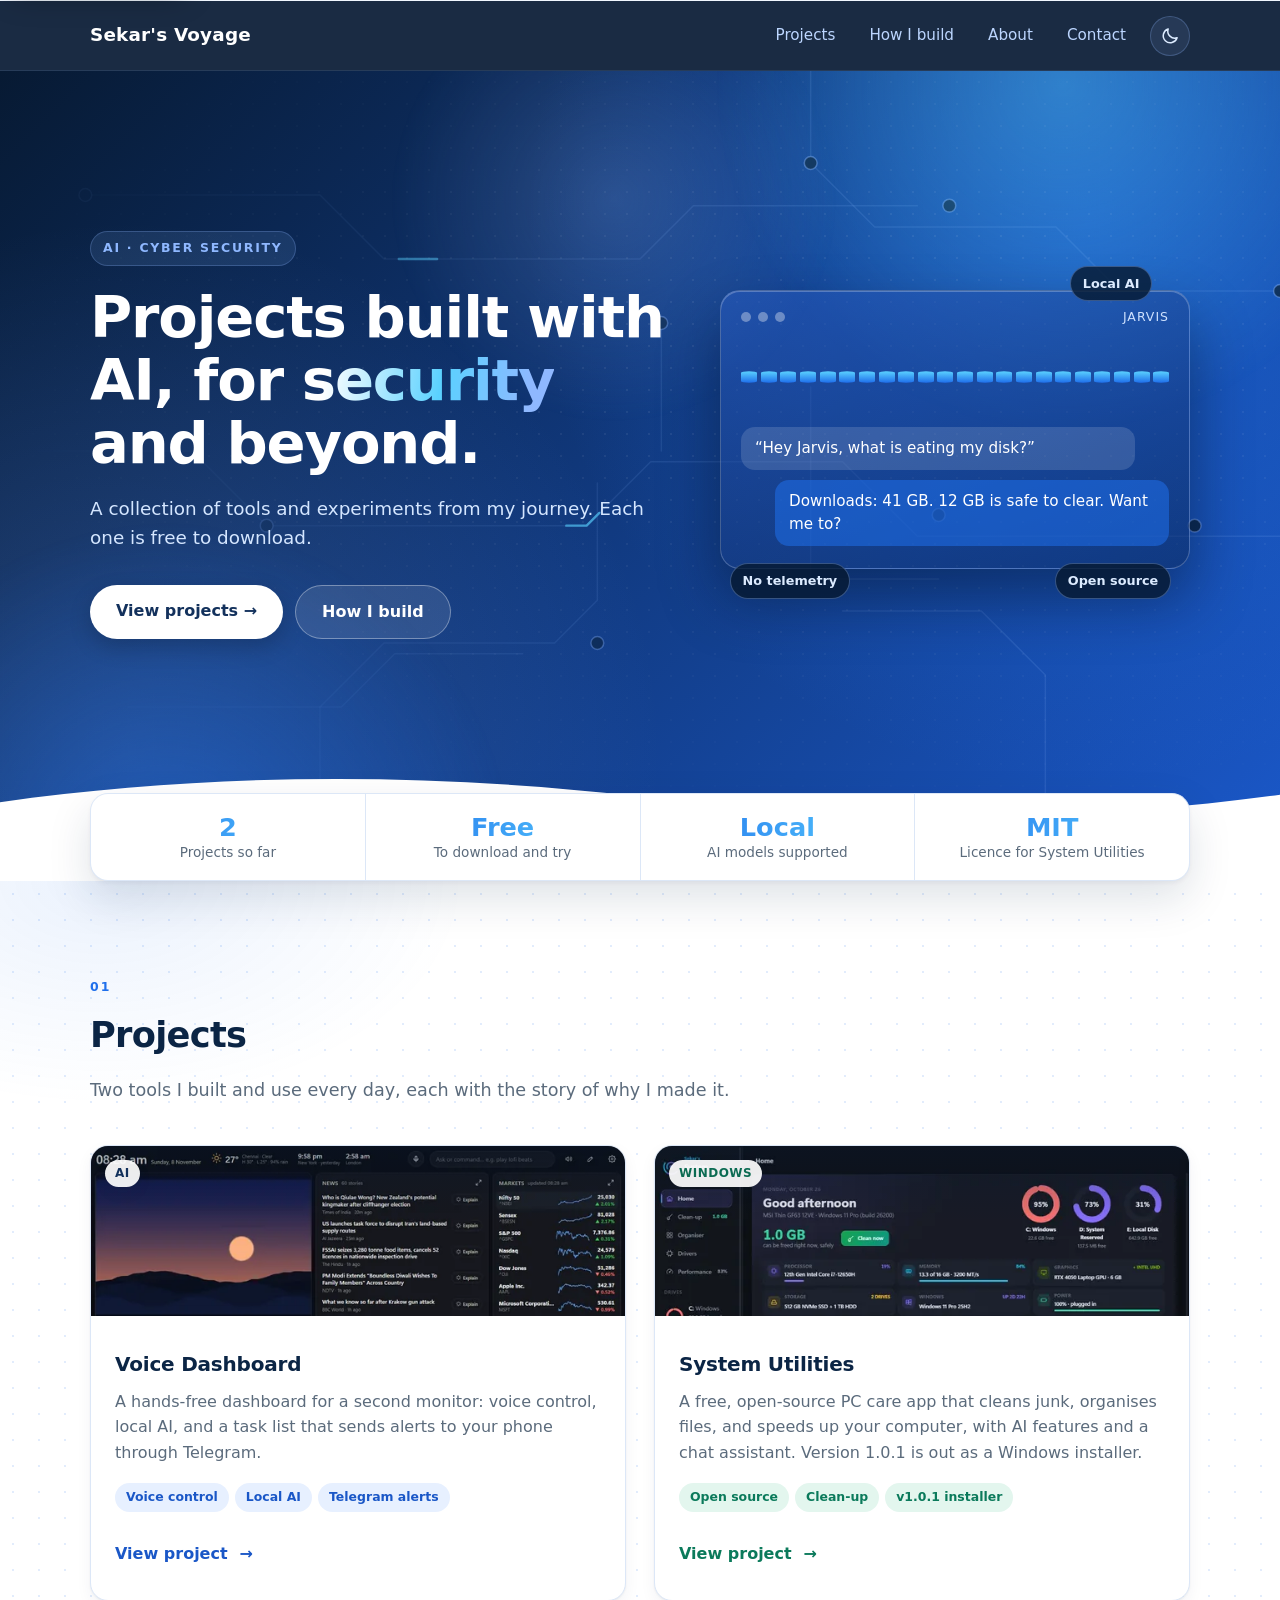
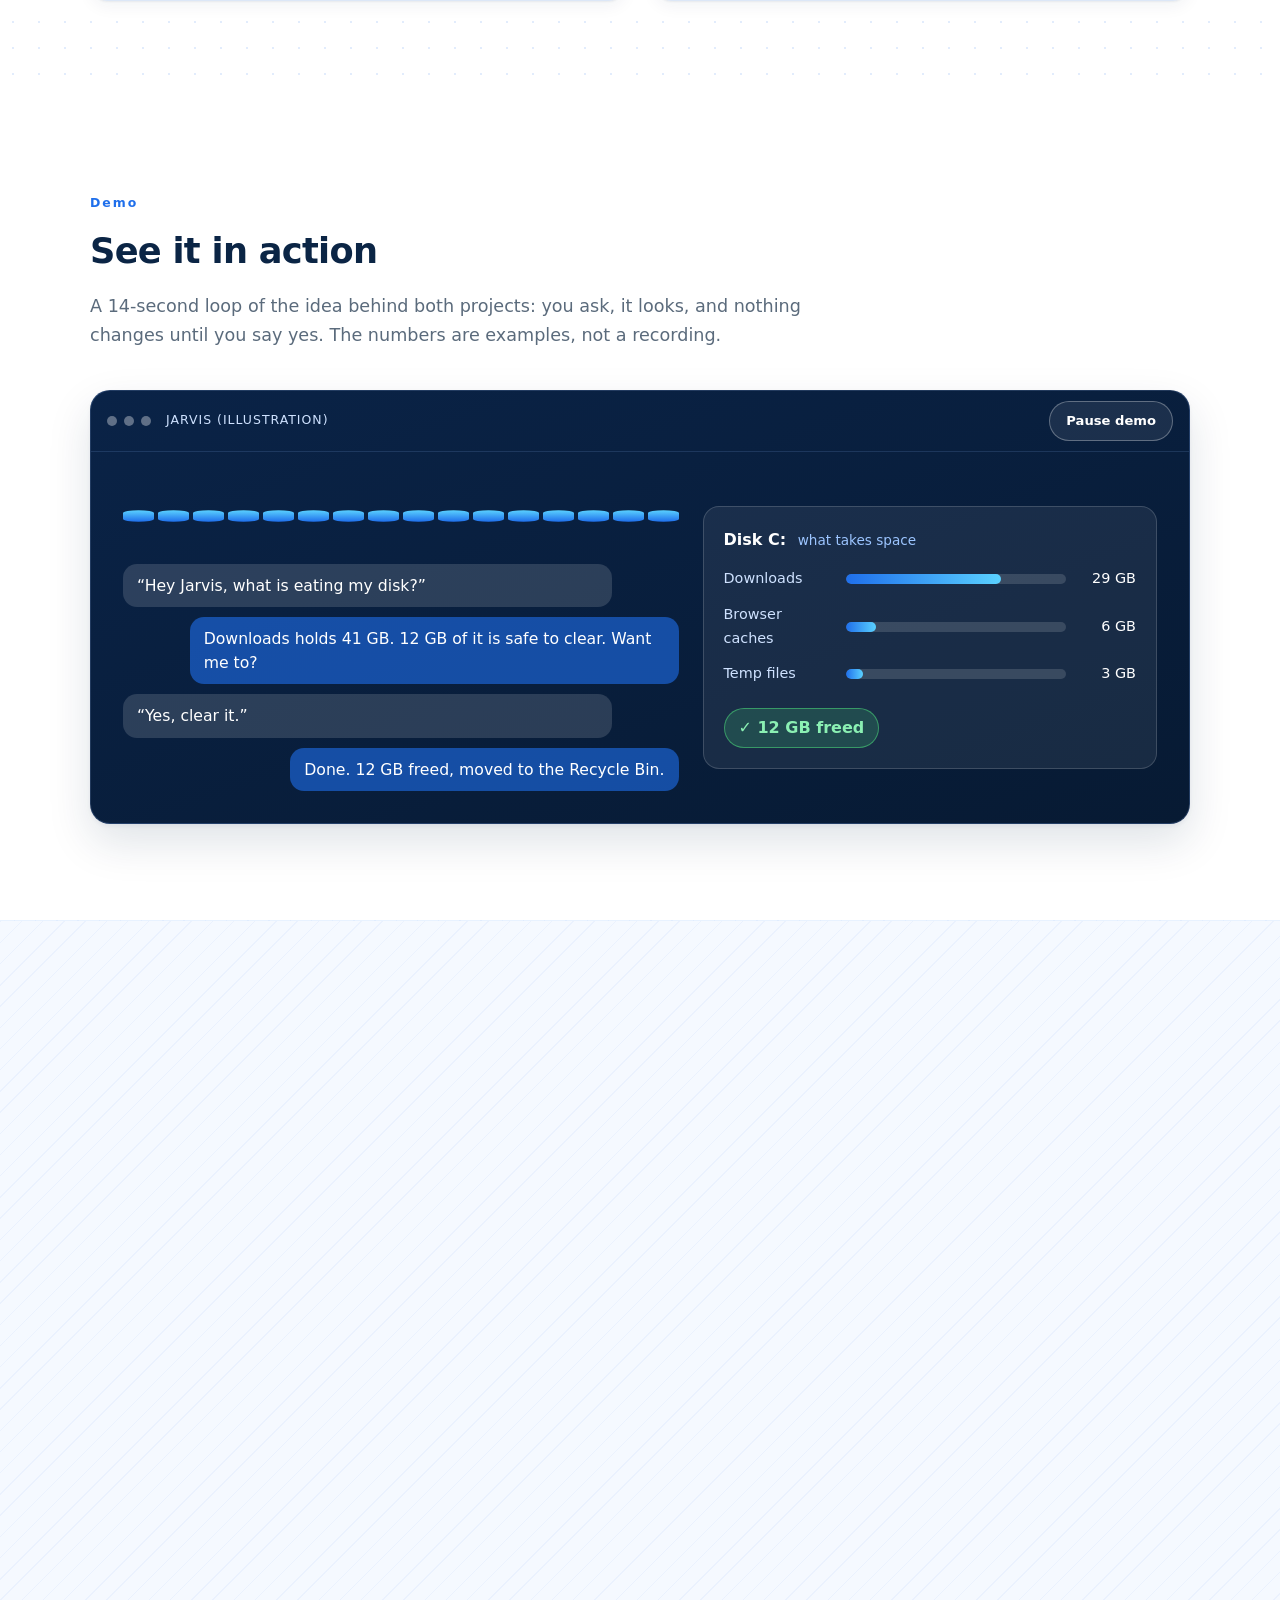
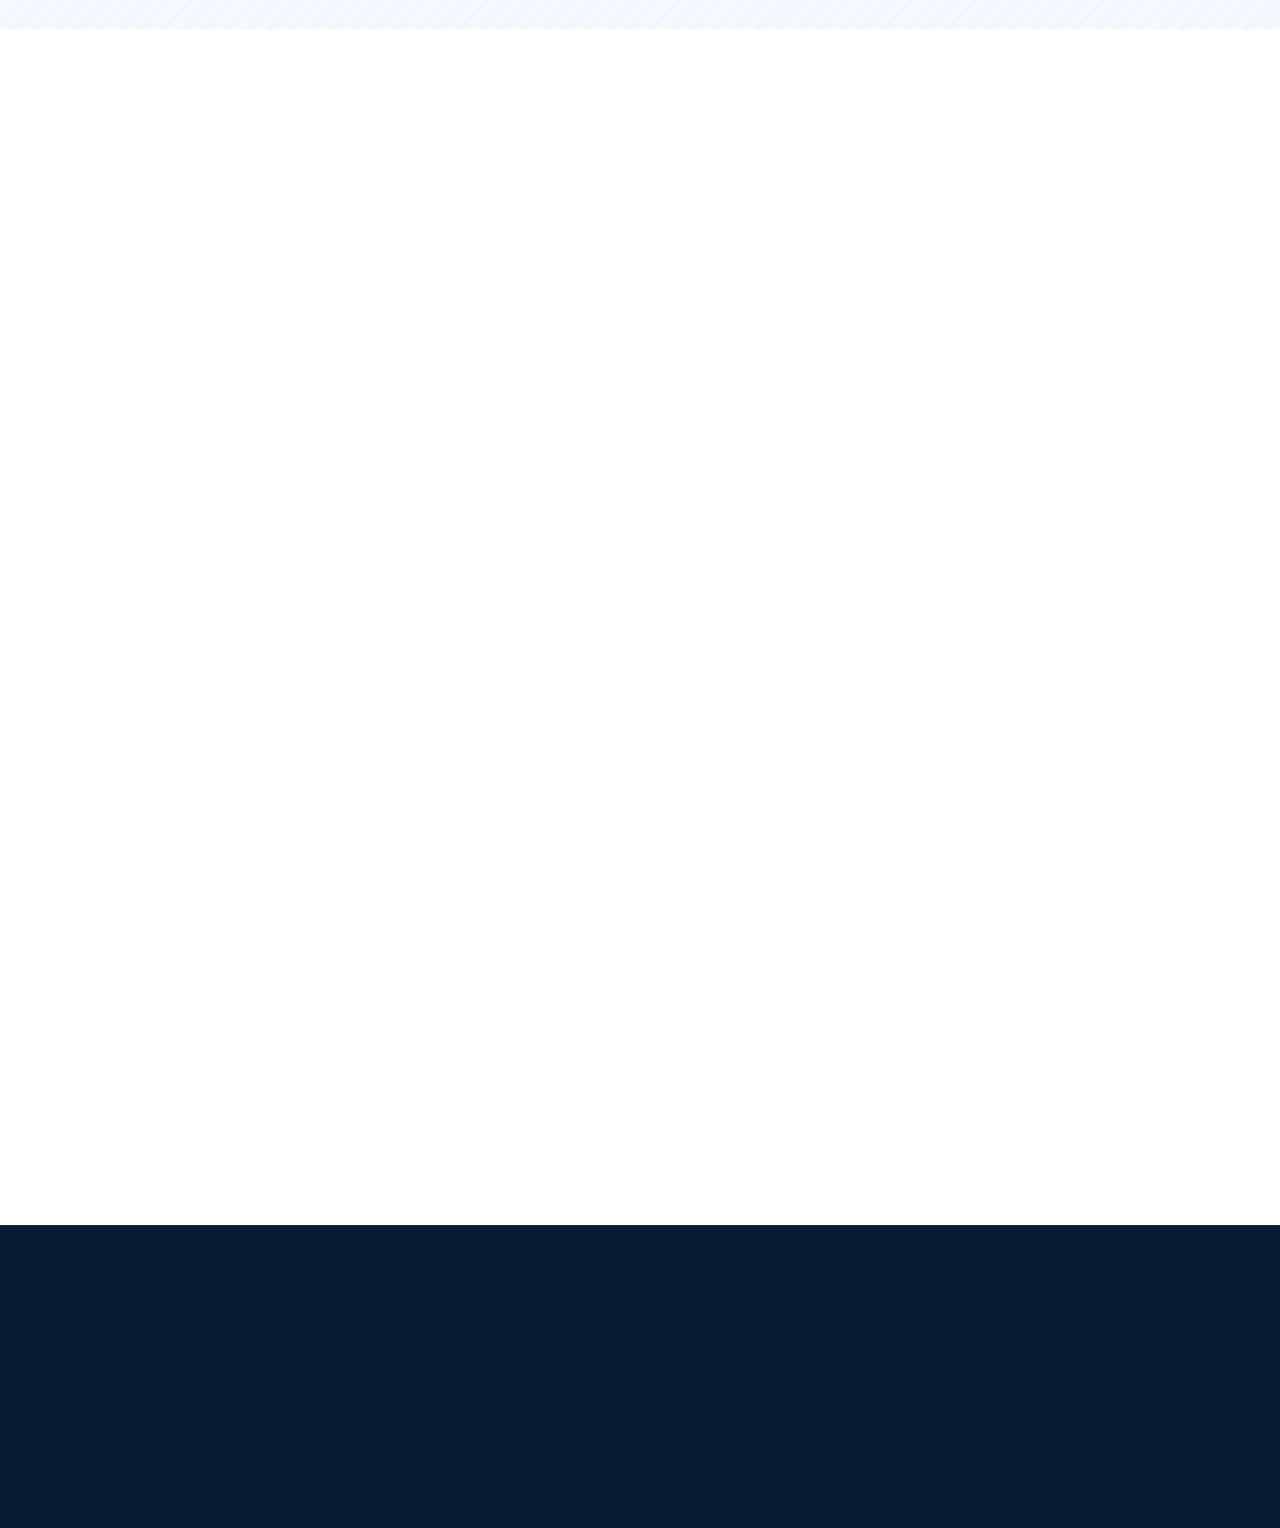
==== docs/index.html @ c1d55107 "Add Sekar's Voyage website for GitHub Pages (docs/) Co-Authored-By: Claude Opus 5.5 <noreply@anthrop" ====
<!DOCTYPE html>
<html lang="en">
<head>
  <meta charset="UTF-8">
  <meta name="color-scheme" content="light dark">
  <meta name="theme-color" content="#071a33">
  <meta name="viewport" content="width=device-width, initial-scale=1.0, viewport-fit=cover">
  <title>Sekar's Voyage | Free AI and cyber security tools</title>
  <meta name="description" content="Free tools built with AI and cyber security in mind: a voice-controlled dashboard and an open-source Windows PC care app, with the story behind each.">
  <link rel="icon" href="images/favicon.svg" type="image/svg+xml">
  <meta name="author" content="Sekar">
  <meta property="og:site_name" content="Sekar's Voyage">
  <meta property="og:type" content="website">
  <meta property="og:title" content="Sekar's Voyage | Free AI and cyber security tools">
  <meta property="og:description" content="Free tools built with AI and cyber security in mind: a voice-controlled dashboard and an open-source Windows PC care app, with the story behind each.">
  <meta property="og:image" content="images/og-card.jpg">
  <meta property="og:image:width" content="1200">
  <meta property="og:image:height" content="630">
  <meta name="twitter:card" content="summary_large_image">
  <script type="application/ld+json">{"@context": "https://schema.org", "@type": "WebSite", "name": "Sekar's Voyage", "description": "Free tools built with AI and cyber security in mind: a voice-controlled dashboard and an open-source Windows PC care app, with the story behind each.", "inLanguage": "en"}</script>
  <link rel="stylesheet" href="styles.css?v=4">
  <script>(function(){try{var t=localStorage.getItem("theme");if(!t&&matchMedia("(prefers-color-scheme: dark)").matches)t="dark";if(t)document.documentElement.dataset.theme=t}catch(e){}document.documentElement.classList.add("js")})()</script>
  <script src="site.js?v=4" defer></script>
  <script type="speculationrules">{"prefetch":[{"urls":["projects/voice-dashboard.html","projects/system-utilities.html"],"eagerness":"moderate"}]}</script>
</head>
<body>
  <a class="skip" href="#main">Skip to content</a>

  <header class="site-header">
    <div class="container nav">
      <a class="brand" href="index.html">Sekar's Voyage</a>
      <div class="nav-tools">
        <nav id="site-nav" aria-label="Main navigation">
          <a href="#projects">Projects</a>
          <a href="#how">How I build</a>
          <a href="#about">About</a>
          <a href="#contact">Contact</a>
        </nav>
        <button class="theme-toggle" type="button" aria-label="Dark mode" aria-pressed="false">
          <svg class="moon" viewBox="0 0 24 24" aria-hidden="true"><path d="M20.5 14.2A8.5 8.5 0 0 1 9.8 3.5a8.5 8.5 0 1 0 10.7 10.7z"/></svg>
          <svg class="sun" viewBox="0 0 24 24" aria-hidden="true"><circle cx="12" cy="12" r="4"/><path d="M12 2v2M12 20v2M4.9 4.9l1.4 1.4M17.7 17.7l1.4 1.4M2 12h2M20 12h2M4.9 19.1l1.4-1.4M17.7 6.3l1.4-1.4"/></svg>
        </button>
        <button class="menu-toggle" type="button" aria-label="Menu" aria-expanded="false" aria-controls="site-nav"><span></span><span></span><span></span></button>
      </div>
    </div>
    <div class="progress" aria-hidden="true"></div>
  </header>

  <main id="main" tabindex="-1">
    <section class="hero">
      <div class="aurora" aria-hidden="true"><i></i><i></i><i></i></div>
      <div class="container hero-inner">
        <div class="hero-copy">
          <p class="eyebrow">AI &middot; Cyber Security</p>
          <h1>Projects built with AI, for <span class="accent">security</span> and beyond.</h1>
          <p class="lead">A collection of tools and experiments from my journey. Each one is free to download.</p>
          <div class="cta-row">
            <a class="btn" href="#projects">View projects <span class="arrow" aria-hidden="true">&rarr;</span></a>
            <a class="btn btn-ghost" href="#how">How I build</a>
          </div>
        </div>

        <div class="hero-visual" aria-hidden="true">
          <div class="glass">
            <div class="glass-bar"><b></b><b></b><b></b><span>jarvis</span></div>
            <div class="wave">
              <i style="--i:0"></i><i style="--i:1"></i><i style="--i:2"></i><i style="--i:3"></i><i style="--i:4"></i><i style="--i:5"></i>
              <i style="--i:6"></i><i style="--i:7"></i><i style="--i:8"></i><i style="--i:9"></i><i style="--i:10"></i><i style="--i:11"></i>
              <i style="--i:12"></i><i style="--i:13"></i><i style="--i:14"></i><i style="--i:15"></i><i style="--i:16"></i><i style="--i:17"></i>
              <i style="--i:18"></i><i style="--i:19"></i><i style="--i:20"></i><i style="--i:21"></i>
            </div>
            <p class="say you">&ldquo;Hey Jarvis, what is eating my disk?&rdquo;</p>
            <p class="say bot">Downloads: 41 GB. 12 GB is safe to clear. Want me to?</p>
          </div>
          <span class="chip c1">Local AI</span>
          <span class="chip c2">No telemetry</span>
          <span class="chip c3">Open source</span>
        </div>
      </div>
      <svg class="hero-curve" viewBox="0 0 1440 60" preserveAspectRatio="none" aria-hidden="true"><path d="M0 60V28C240 -4 480 -4 720 22s480 30 720-2V60z"/></svg>
    </section>

    <div class="container">
      <ul class="stats" data-reveal>
        <li><b>2</b><span>Projects so far</span></li>
        <li><b>Free</b><span>To download and try</span></li>
        <li><b>Local</b><span>AI models supported</span></li>
        <li><b>MIT</b><span>Licence for System Utilities</span></li>
      </ul>
    </div>

    <section id="projects" class="section">
      <div class="container">
        <h2 data-reveal>Projects</h2>
        <p class="section-sub" data-reveal>Two tools I built and use every day, each with the story of why I made it.</p>
        <div class="grid">

          <article class="card" data-reveal data-project="dashboard">
            <div class="card-media">
              <img class="feature-img" src="images/dashboard-home-v2-1280.webp" srcset="images/dashboard-home-v2-640.webp 640w, images/dashboard-home-v2-1280.webp 1280w" sizes="(min-width: 1000px) 520px, (min-width: 600px) 45vw, 100vw" alt="Voice Dashboard home screen" width="1280" height="800" loading="lazy" decoding="async">
              <span class="tag">AI</span>
            </div>
            <h3>Voice Dashboard</h3>
            <p>A hands-free dashboard for a second monitor: voice control, local AI, and a task list that sends alerts to your phone through Telegram.</p>
            <ul class="facts"><li>Voice control</li><li>Local AI</li><li>Telegram alerts</li></ul>
            <a class="card-link" href="projects/voice-dashboard.html">View project<span class="sr-only">: Voice Dashboard</span> <span class="arrow" aria-hidden="true">&rarr;</span></a>
          </article>

          <article class="card" data-reveal data-project="utilities">
            <div class="card-media">
              <img class="feature-img" src="images/system-utilities-home-1280.webp" srcset="images/system-utilities-home-640.webp 640w, images/system-utilities-home-1280.webp 1280w" sizes="(min-width: 1000px) 520px, (min-width: 600px) 45vw, 100vw" alt="System Utilities home screen" width="1280" height="800" loading="lazy" decoding="async">
              <span class="tag">Windows</span>
            </div>
            <h3>System Utilities</h3>
            <p>A free, open-source PC care app that cleans junk, organises files, and speeds up your computer, with AI features and a chat assistant. Version 1.0.1 is out as a Windows installer.</p>
            <ul class="facts"><li>Open source</li><li>Clean-up</li><li>v1.0.1 installer</li></ul>
            <a class="card-link" href="projects/system-utilities.html">View project<span class="sr-only">: System Utilities</span> <span class="arrow" aria-hidden="true">&rarr;</span></a>
          </article>

        </div>
      </div>
    </section>

    <section id="demo" class="section">
      <div class="container">
        <h2 data-reveal>See it in action</h2>
        <p class="section-sub" data-reveal>A 14-second loop of the idea behind both projects: you ask, it looks, and nothing changes until you say yes. The numbers are examples, not a recording.</p>

        <div class="demo" data-reveal>
          <div class="demo-bar">
            <b></b><b></b><b></b>
            <span>jarvis (illustration)</span>
            <button class="demo-toggle" type="button" aria-pressed="false">Pause demo</button>
          </div>
          <div class="demo-stage" role="img" aria-label="Animated illustration. You ask the assistant what is using the disk. It answers that the Downloads folder holds 41 GB and 12 GB is safe to clear, and asks for permission. You say yes. The Downloads folder shrinks from 41 to 29 GB and a badge shows 12 GB freed.">
            <div class="demo-chat" aria-hidden="true">
              <div class="wave">
                <i style="--i:0"></i><i style="--i:1"></i><i style="--i:2"></i><i style="--i:3"></i><i style="--i:4"></i><i style="--i:5"></i>
                <i style="--i:6"></i><i style="--i:7"></i><i style="--i:8"></i><i style="--i:9"></i><i style="--i:10"></i><i style="--i:11"></i>
                <i style="--i:12"></i><i style="--i:13"></i><i style="--i:14"></i><i style="--i:15"></i>
              </div>
              <p class="msg you m1">&ldquo;Hey Jarvis, what is eating my disk?&rdquo;</p>
              <p class="msg bot m2">Downloads holds 41 GB. 12 GB of it is safe to clear. Want me to?</p>
              <p class="msg you m3">&ldquo;Yes, clear it.&rdquo;</p>
              <p class="msg bot m4">Done. 12 GB freed, moved to the Recycle Bin.</p>
            </div>
            <div class="demo-panel" aria-hidden="true">
              <p class="panel-title">Disk C: <span>what takes space</span></p>
              <div class="row">
                <span class="row-name">Downloads</span>
                <span class="track"><i class="fill"></i></span>
                <span class="row-val gb"></span>
              </div>
              <div class="row">
                <span class="row-name">Browser caches</span>
                <span class="track"><i class="fill still" style="--w:14%"></i></span>
                <span class="row-val">6 GB</span>
              </div>
              <div class="row">
                <span class="row-name">Temp files</span>
                <span class="track"><i class="fill still" style="--w:8%"></i></span>
                <span class="row-val">3 GB</span>
              </div>
              <p class="freed">&#10003; 12 GB freed</p>
            </div>
          </div>
        </div>
      </div>
    </section>

    <section id="how" class="section section-alt">
      <div class="container">
        <h2 data-reveal>How I build</h2>
        <p class="section-sub" data-reveal>Three habits that show up in every project.</p>
        <div class="principles">
          <article class="principle" data-reveal>
            <svg viewBox="0 0 24 24" aria-hidden="true"><rect x="5" y="5" width="14" height="14" rx="2"/><path d="M9 1v4M15 1v4M9 19v4M15 19v4M1 9h4M1 15h4M19 9h4M19 15h4"/></svg>
            <h3>Local first</h3>
            <p>The AI can run on your own PC with a free local model. Cloud models are optional, and you see what would leave your machine before it does.</p>
          </article>
          <article class="principle" data-reveal>
            <svg viewBox="0 0 24 24" aria-hidden="true"><path d="M12 2l8 3v6c0 5-3.4 9.3-8 11-4.6-1.7-8-6-8-11V5z"/><path d="M8.5 12l2.5 2.5 4.5-5"/></svg>
            <h3>Ask before acting</h3>
            <p>Anything that deletes, moves or installs shows you the plan first and waits for a yes. The assistant looks things up on its own, and changes only with your say-so.</p>
          </article>
          <article class="principle" data-reveal>
            <svg viewBox="0 0 24 24" aria-hidden="true"><circle cx="8" cy="15" r="4"/><path d="M11 12l9-9M16 7l3 3M14 9l2 2"/></svg>
            <h3>Your keys stay yours</h3>
            <p>API keys live in Windows Credential Manager on your computer. They are never bundled with a download and never written into a settings file.</p>
          </article>
        </div>
      </div>
    </section>

    <section id="about" class="section">
      <div class="container">
        <h2 data-reveal>About</h2>
        <p data-reveal>I'm Sekar, writing about AI and cyber security while building things along the way. Every project here was built with AI tools and is shared free for anyone to try.</p>
        <p data-reveal>Most of them start with a small annoyance of my own. A disk that was almost full became System Utilities. A spare 16-inch display became a voice-controlled dashboard. Each project page tells the story of how it got built, with screenshots from the real app.</p>
        <div class="social-links" data-reveal>
          <!-- Replace the # placeholders with your real profile URLs -->
          <a href="https://www.linkedin.com/in/your-profile" target="_blank" rel="noopener">
            <svg viewBox="0 0 24 24" aria-hidden="true" focusable="false">
              <rect x="2" y="2" width="20" height="20" rx="4" fill="#0a66c2"/>
              <rect x="5.5" y="9.5" width="2.6" height="8.5" fill="#fff"/>
              <circle cx="6.8" cy="6.5" r="1.5" fill="#fff"/>
              <path d="M10.5 9.5h2.5v1.2c.4-.7 1.3-1.4 2.7-1.4 2.9 0 3.4 1.9 3.4 4.4v4.3h-2.6v-3.8c0-.9 0-2.1-1.3-2.1s-1.5 1-1.5 2v3.9h-2.6z" fill="#fff"/>
            </svg>
            LinkedIn<span class="sr-only"> (opens in a new tab)</span>
          </a>
          <a href="https://www.instagram.com/your-handle" target="_blank" rel="noopener">
            <svg viewBox="0 0 24 24" aria-hidden="true" focusable="false">
              <defs>
                <linearGradient id="ig" x1="0" y1="1" x2="1" y2="0">
                  <stop offset="0" stop-color="#feda75"/>
                  <stop offset="0.5" stop-color="#d62976"/>
                  <stop offset="1" stop-color="#4f5bd5"/>
                </linearGradient>
              </defs>
              <rect x="2.5" y="2.5" width="19" height="19" rx="5.5" fill="none" stroke="url(#ig)" stroke-width="2.2"/>
              <circle cx="12" cy="12" r="4.2" fill="none" stroke="url(#ig)" stroke-width="2.2"/>
              <circle cx="17.3" cy="6.7" r="1.3" fill="url(#ig)"/>
            </svg>
            Instagram<span class="sr-only"> (opens in a new tab)</span>
          </a>
        </div>
      </div>
    </section>

    <section id="contact" class="section">
      <div class="container">
        <div class="contact-card" data-reveal>
          <h2>Contact</h2>
          <p class="contact-lead">Questions, feedback, or an idea for the next project? Send it over.</p>
          <p class="contact-mail"><a href="mailto:hello@example.com" data-email>hello@example.com</a></p>
          <div class="cta-row">
            <a class="btn" href="mailto:hello@example.com">Email me <span class="arrow" aria-hidden="true">&rarr;</span></a>
            <button class="btn btn-ghost" type="button" data-copy>Copy address</button>
          </div>
          <ul class="quick" aria-label="Quick start">
            <li><a href="mailto:hello@example.com?subject=Project%20idea">Suggest a project</a></li>
            <li><a href="mailto:hello@example.com?subject=Bug%20report">Report a bug</a></li>
          </ul>
        </div>
      </div>
    </section>
  </main>

  <footer class="site-footer">
    <div class="container footer-grid">
      <div class="footer-brand">
        <a class="brand" href="index.html">Sekar's Voyage</a>
        <p>Free tools built with AI, for security and beyond.</p>
      </div>
      <nav aria-label="Projects">
        <p class="footer-title">Projects</p>
        <a href="projects/voice-dashboard.html">Voice Dashboard</a>
        <a href="projects/system-utilities.html">System Utilities</a>
      </nav>
      <nav aria-label="Site">
        <p class="footer-title">Site</p>
        <a href="index.html#how">How I build</a>
        <a href="index.html#about">About</a>
        <a href="index.html#contact">Contact</a>
      </nav>
    </div>
    <div class="container footer-base">
      <p>&copy; 2026 Sekar's Voyage</p>
      <p>Built with AI tools, shared free.</p>
    </div>
  </footer>

</body>
</html>
---- docs/styles.css ----
/* Sekar's Voyage: blue theme */
:root {
  --blue-950: #071a33;
  --blue-900: #0b2545;
  --blue-700: #13315c;
  --blue-600: #1a57c7;
  --blue-500: #1f6feb;
  --blue-300: #8fb8ff;
  --blue-100: #e7f0ff;
  --blue-50: #f5f9ff;
  --text: #1c2733;
  --muted: #5b6b7c;
  --line: #dce7f7;
  --bg: #ffffff;
  --radius: 18px;
  --shadow-sm: 0 1px 2px rgba(11, 37, 69, 0.06), 0 6px 16px rgba(11, 37, 69, 0.05);
  --shadow-md: 0 2px 4px rgba(11, 37, 69, 0.05), 0 18px 44px rgba(11, 37, 69, 0.13);
  --ease: cubic-bezier(0.2, 0.7, 0.2, 1);
  --cyan: #5ad1ff;
  --dot: rgba(31, 111, 235, 0.13);
  --hatch: rgba(31, 111, 235, 0.05);
  --heading: var(--blue-900);
  --surface: #ffffff;
  --alt: var(--blue-50);
  --tint: var(--blue-100);
  --chip-text: var(--blue-700);
  --link: var(--blue-600);
  color-scheme: light;
}

/* Dark palette: follows the system unless the visitor picked a theme with the header button */
:root[data-theme="dark"] {
  --bg: #08111f;
  --surface: #0f1c33;
  --alt: #0b1729;
  --tint: #162a4a;
  --text: #d6e2f3;
  --muted: #9db1cc;
  --line: #1c3050;
  --heading: #eaf2ff;
  --chip-text: #bcd6ff;
  --link: #8fb8ff;
  --dot: rgba(143, 184, 255, 0.12);
  --hatch: rgba(143, 184, 255, 0.05);
  --shadow-sm: 0 2px 6px rgba(0, 0, 0, 0.35);
  --shadow-md: 0 14px 34px rgba(0, 0, 0, 0.5);
  color-scheme: dark;
}

@media (prefers-color-scheme: dark) {
  :root:not([data-theme="light"]) {
    --bg: #08111f;
    --surface: #0f1c33;
    --alt: #0b1729;
    --tint: #162a4a;
    --text: #d6e2f3;
    --muted: #9db1cc;
    --line: #1c3050;
    --heading: #eaf2ff;
    --chip-text: #bcd6ff;
    --link: #8fb8ff;
    --dot: rgba(143, 184, 255, 0.12);
    --hatch: rgba(143, 184, 255, 0.05);
    --shadow-sm: 0 2px 6px rgba(0, 0, 0, 0.35);
    --shadow-md: 0 14px 34px rgba(0, 0, 0, 0.5);
    color-scheme: dark;
  }
}

* {
  box-sizing: border-box;
  margin: 0;
  padding: 0;
}

html {
  scroll-behavior: smooth;
}

body {
  font-family: system-ui, -apple-system, "Segoe UI", Roboto, Arial, sans-serif;
  line-height: 1.65;
  color: var(--text);
  background: var(--bg);
  -webkit-font-smoothing: antialiased;
}

img {
  max-width: 100%;
  display: block;
}

a {
  color: var(--link);
}

:focus-visible {
  outline: 3px solid var(--blue-300);
  outline-offset: 3px;
  border-radius: 4px;
}

.container {
  width: min(1100px, 100% - 32px);
  margin-inline: auto;
}

/* Header */
.site-header {
  position: sticky;
  top: 0;
  z-index: 10;
  background: rgba(7, 26, 51, 0.92);
  backdrop-filter: blur(10px);
  -webkit-backdrop-filter: blur(10px);
  color: #fff;
  border-bottom: 1px solid rgba(143, 184, 255, 0.12);
  transition: box-shadow 0.3s var(--ease), background 0.3s var(--ease);
}

.site-header.is-scrolled {
  background: rgba(7, 26, 51, 0.97);
  box-shadow: 0 8px 28px rgba(3, 12, 28, 0.35);
}

.progress {
  position: absolute;
  left: 0;
  bottom: -1px;
  width: 100%;
  height: 3px;
  background: linear-gradient(90deg, var(--blue-500), var(--cyan));
  transform: scaleX(0);
  transform-origin: left;
  will-change: transform;
}

.nav {
  display: flex;
  flex-wrap: wrap;
  align-items: center;
  justify-content: space-between;
  gap: 12px;
  padding: 14px 0;
  transition: padding 0.3s var(--ease);
}

.is-scrolled .nav {
  padding: 8px 0;
}

.brand {
  color: #fff;
  font-weight: 700;
  font-size: 1.15rem;
  letter-spacing: 0.01em;
  text-decoration: none;
}

.nav nav {
  display: flex;
  gap: 6px;
}

.nav nav a {
  color: #bcd6ff;
  text-decoration: none;
  font-size: 0.95rem;
  padding: 8px 14px;
  border-radius: 999px;
  transition: background 0.15s ease, color 0.15s ease;
}

.nav nav a:hover,
.nav nav a:focus-visible {
  color: #fff;
  background: rgba(143, 184, 255, 0.14);
}

/* Hero */
.hero {
  position: relative;
  overflow: hidden;
  background:
    radial-gradient(circle at 85% 20%, rgba(31, 111, 235, 0.55), transparent 45%),
    radial-gradient(circle at 10% 90%, rgba(143, 184, 255, 0.18), transparent 40%),
    linear-gradient(135deg, var(--blue-950), var(--blue-600));
  color: #fff;
  padding: 104px 0 96px;
}

.hero::after {
  content: "";
  position: absolute;
  inset: 0;
  background-image: radial-gradient(rgba(255, 255, 255, 0.07) 1px, transparent 1px);
  background-size: 22px 22px;
  pointer-events: none;
}

.hero .container {
  position: relative;
  z-index: 1;
}

/* Drifting light behind the hero: gradients only, transform-only animation, so it stays on the GPU */
.aurora {
  position: absolute;
  inset: 0;
  overflow: hidden;
  pointer-events: none;
}

.aurora i {
  position: absolute;
  width: 62vmax;
  height: 62vmax;
  border-radius: 50%;
  will-change: transform;
  animation: drift 22s ease-in-out infinite alternate;
}

.aurora i:nth-child(1) {
  top: -30vmax;
  right: -14vmax;
  background: radial-gradient(circle, rgba(90, 209, 255, 0.38), transparent 62%);
}

.aurora i:nth-child(2) {
  bottom: -34vmax;
  left: -18vmax;
  background: radial-gradient(circle, rgba(31, 111, 235, 0.5), transparent 62%);
  animation-duration: 28s;
  animation-delay: -9s;
}

.aurora i:nth-child(3) {
  top: -10vmax;
  left: 28%;
  width: 40vmax;
  height: 40vmax;
  background: radial-gradient(circle, rgba(143, 184, 255, 0.22), transparent 62%);
  animation-duration: 34s;
  animation-delay: -16s;
}

@keyframes drift {
  from { transform: translate3d(0, 0, 0) scale(1); }
  to   { transform: translate3d(-6vmax, 5vmax, 0) scale(1.12); }
}

/* Typography: display faces that ship with the OS (no font download), balanced headings, tidy wrapping */
:root {
  --font-display: "Segoe UI Variable Display", "SF Pro Display", "Segoe UI", system-ui, -apple-system, Roboto, Arial, sans-serif;
}

h1, h2, h3, .brand {
  font-family: var(--font-display);
  text-wrap: balance;
}

p, li, figcaption {
  text-wrap: pretty;
}

.hero h1 {
  font-size: clamp(2.5rem, 6.4vw, 4.3rem);
  line-height: 1.04;
  max-width: 15ch;
}

.hero .lead {
  font-size: clamp(1.08rem, 1.6vw, 1.28rem);
}

::selection {
  background: var(--blue-500);
  color: #fff;
}

a {
  text-underline-offset: 3px;
  text-decoration-thickness: 1.5px;
}

.section h2::before {
  content: "01";
  display: block;
  font-size: 0.78rem;
  font-weight: 700;
  letter-spacing: 0.16em;
  color: var(--blue-500);
  margin-bottom: 8px;
}

.prose {
  hyphens: auto;
  -webkit-hyphens: auto;
}

.prose h2::before {
  content: "";
  display: block;
  width: 36px;
  height: 4px;
  border-radius: 4px;
  background: linear-gradient(90deg, var(--blue-500), var(--cyan));
  margin-bottom: 14px;
}

.article-header h1 {
  font-size: clamp(2.2rem, 5.2vw, 3.2rem);
}

.meta {
  font-variant-numeric: tabular-nums;
}

/* Hero entrance: each piece rises in turn */
.hero-copy > *,
.hero-visual {
  animation: rise 0.8s var(--ease) both;
}

.hero-copy > :nth-child(2) { animation-delay: 0.08s; }
.hero-copy > :nth-child(3) { animation-delay: 0.16s; }
.hero-copy > :nth-child(4) { animation-delay: 0.24s; }
.hero-visual { animation-delay: 0.3s; }

/* Hero layout: copy left, glass panel right */
.hero {
  min-height: min(88vh, 760px);
  display: flex;
  align-items: center;
  padding: 88px 0 120px;
}

.hero > .container {
  width: min(1100px, 100% - 32px);
}

.hero-inner {
  display: grid;
  gap: 56px;
  align-items: center;
}

@media (min-width: 900px) {
  .hero-inner { grid-template-columns: 1.1fr 0.9fr; }
}

/* Circuit-board image layer, fading out behind the text */
.hero::before {
  content: "";
  position: absolute;
  inset: 0;
  background: url("images/hero-circuit.svg") center / cover no-repeat;
  -webkit-mask-image: linear-gradient(90deg, transparent 0%, #000 60%);
  mask-image: linear-gradient(90deg, transparent 0%, #000 60%);
  opacity: 0.85;
  pointer-events: none;
}

.hero::after {
  -webkit-mask-image: radial-gradient(ellipse at 70% 40%, #000 20%, transparent 75%);
  mask-image: radial-gradient(ellipse at 70% 40%, #000 20%, transparent 75%);
}

.hero-curve {
  position: absolute;
  left: 0;
  bottom: -1px;
  width: 100%;
  height: 56px;
  fill: var(--bg);
  display: block;
}

.hero-visual {
  position: relative;
  padding: 18px 0 30px;
}

.glass {
  background: linear-gradient(160deg, rgba(40, 90, 190, 0.55), rgba(10, 36, 84, 0.55));
  border: 1px solid rgba(255, 255, 255, 0.22);
  border-radius: 20px;
  padding: 16px 20px 22px;
  box-shadow: 0 30px 60px rgba(3, 12, 28, 0.45), inset 0 1px 0 rgba(255, 255, 255, 0.25);
  animation: float 7s ease-in-out infinite;
}

.glass-bar {
  display: flex;
  align-items: center;
  gap: 7px;
  margin-bottom: 18px;
  font-size: 0.78rem;
  letter-spacing: 0.08em;
  color: #cfe2ff;
}

.glass-bar b {
  width: 10px;
  height: 10px;
  border-radius: 50%;
  background: rgba(255, 255, 255, 0.35);
}

.glass-bar span {
  margin-left: auto;
  text-transform: uppercase;
}

.wave {
  display: flex;
  align-items: center;
  justify-content: space-between;
  gap: 4px;
  height: 64px;
  margin-bottom: 18px;
}

.wave i {
  flex: 1;
  height: 100%;
  border-radius: 99px;
  background: linear-gradient(180deg, var(--cyan), var(--blue-500));
  transform: scaleY(0.18);
  animation: beat 1.6s ease-in-out infinite;
  animation-delay: calc(var(--i) * -0.11s);
}

@keyframes beat {
  0%, 100% { transform: scaleY(0.18); }
  50%      { transform: scaleY(1); }
}

@keyframes float {
  0%, 100% { transform: translate3d(0, 0, 0); }
  50%      { transform: translate3d(0, -10px, 0); }
}

.say {
  font-size: 0.95rem;
  line-height: 1.5;
  padding: 10px 14px;
  border-radius: 14px;
  max-width: 92%;
  margin-top: 10px;
}

.say.you {
  background: rgba(255, 255, 255, 0.14);
  color: #fff;
}

.say.bot {
  margin-left: auto;
  background: rgba(31, 111, 235, 0.55);
  color: #fff;
}

.chip {
  position: absolute;
  background: rgba(7, 26, 51, 0.82);
  border: 1px solid rgba(143, 184, 255, 0.35);
  color: #dcebff;
  font-size: 0.8rem;
  font-weight: 600;
  padding: 6px 12px;
  border-radius: 999px;
  animation: float 6s ease-in-out infinite;
}

.c1 { top: -6px; right: 8%; }
.c2 { bottom: 0; left: 2%; animation-delay: -2s; }
.c3 { bottom: 0; right: 4%; animation-delay: -4s; }

@media (max-width: 899px) {
  .hero-visual { max-width: 460px; }
}

@keyframes rise {
  from { opacity: 0; transform: translate3d(0, 22px, 0); }
  to   { opacity: 1; transform: none; }
}

.accent {
  background: linear-gradient(100deg, #fff 10%, var(--cyan) 55%, var(--blue-300) 90%);
  -webkit-background-clip: text;
  background-clip: text;
  color: transparent;
}

/* Reveal on scroll (only when JS is running, so the page never depends on it) */
.js [data-reveal] {
  opacity: 0;
  transform: translate3d(0, 26px, 0);
  transition: opacity 0.7s var(--ease) var(--d, 0ms), transform 0.7s var(--ease) var(--d, 0ms);
}

.js [data-reveal].in {
  opacity: 1;
  transform: none;
}

.hero h1 {
  font-size: clamp(2.2rem, 5.5vw, 3.6rem);
  font-weight: 800;
  line-height: 1.1;
  letter-spacing: -0.02em;
  max-width: 18ch;
  margin-bottom: 18px;
}

.hero .lead {
  font-size: 1.15rem;
  max-width: 52ch;
  color: #d4e6ff;
  margin-bottom: 32px;
}

.eyebrow {
  display: inline-block;
  text-transform: uppercase;
  letter-spacing: 0.14em;
  font-size: 0.78rem;
  font-weight: 700;
  color: var(--blue-300);
  background: rgba(143, 184, 255, 0.12);
  border: 1px solid rgba(143, 184, 255, 0.25);
  padding: 6px 12px;
  border-radius: 999px;
  margin-bottom: 20px;
}

.btn {
  display: inline-block;
  background: #fff;
  color: var(--blue-700);
  font-weight: 700;
  padding: 13px 26px;
  border-radius: 999px;
  text-decoration: none;
  box-shadow: 0 8px 22px rgba(0, 0, 0, 0.2);
  transition: transform 0.15s ease, background 0.15s ease;
}

.btn:hover,
.btn:focus-visible {
  background: var(--blue-100);
  transform: translateY(-2px);
}

/* Sections */
.section {
  padding: 80px 0;
}

.section-alt {
  background: var(--alt);
}

.section h2 {
  color: var(--heading);
  font-size: clamp(1.7rem, 3vw, 2.2rem);
  font-weight: 800;
  letter-spacing: -0.01em;
  margin-bottom: 32px;
}

/* Product cards */
.grid {
  display: grid;
  gap: 26px;
  grid-template-columns: repeat(auto-fit, minmax(270px, 1fr));
}

.card {
  position: relative;
  overflow: hidden;
  background: var(--surface);
  border: 1px solid var(--line);
  border-radius: var(--radius);
  padding: 24px;
  box-shadow: var(--shadow-sm);
  display: flex;
  flex-direction: column;
  transition: transform 0.2s ease, box-shadow 0.2s ease, border-color 0.2s ease, background-color 0.35s ease;
}

.card::before {
  content: "";
  position: absolute;
  top: 0;
  left: 0;
  right: 0;
  height: 4px;
  background: linear-gradient(90deg, var(--blue-500), var(--blue-300));
  transform: scaleX(0);
  transform-origin: left;
  transition: transform 0.25s ease;
}

.card:hover {
  transform: translateY(-5px);
  box-shadow: var(--shadow-md);
  border-color: var(--blue-300);
}

.card:hover::before {
  transform: scaleX(1);
}

.card h3 {
  color: var(--heading);
  font-size: 1.25rem;
  margin: 14px 0 8px;
}

.card p {
  color: var(--muted);
  flex: 1;
  margin-bottom: 18px;
}

.tag {
  align-self: flex-start;
  background: var(--tint);
  color: var(--chip-text);
  font-size: 0.75rem;
  font-weight: 700;
  letter-spacing: 0.04em;
  text-transform: uppercase;
  padding: 4px 10px;
  border-radius: 999px;
}

.card-link {
  align-self: flex-start;
  font-weight: 700;
  text-decoration: none;
  color: var(--link);
}

.card-link:hover,
.card-link:focus-visible {
  text-decoration: underline;
}

/* Article (blog-style) pages */
.article-container {
  max-width: 720px;
}

.article-header {
  padding: 56px 0 24px;
}

.article-header h1 {
  color: var(--heading);
  font-size: clamp(2rem, 4.5vw, 2.8rem);
  font-weight: 800;
  line-height: 1.2;
  letter-spacing: -0.02em;
  margin: 12px 0 14px;
}

.meta {
  color: var(--muted);
  font-size: 0.95rem;
  margin-bottom: 20px;
}

.standfirst {
  font-size: 1.2rem;
  color: var(--text);
  line-height: 1.6;
  padding-bottom: 28px;
  border-bottom: 1px solid var(--line);
}

.prose {
  padding: 28px 0 48px;
  font-size: 1.08rem;
  line-height: 1.8;
}

.prose p {
  margin-bottom: 1.2em;
}

.prose h2 {
  color: var(--heading);
  font-size: 1.5rem;
  font-weight: 700;
  margin: 2em 0 0.6em;
}

.post-figure {
  margin: 2em 0;
}

.post-figure img {
  width: 100%;
  height: auto;
  border-radius: var(--radius);
  border: 1px solid var(--line);
  box-shadow: var(--shadow-sm);
}

.post-figure figcaption {
  color: var(--muted);
  font-size: 0.92rem;
  line-height: 1.5;
  margin-top: 10px;
  text-align: center;
}

.article-footer {
  border-top: 1px solid var(--line);
  padding: 40px 0 72px;
}

.article-footer h2 {
  color: var(--heading);
  font-size: 1.5rem;
  margin-bottom: 10px;
}

.article-footer p {
  color: var(--muted);
  margin-bottom: 20px;
}

/* Social links */
.social-links {
  display: flex;
  flex-wrap: wrap;
  gap: 12px;
  margin-top: 24px;
}

.social-links a {
  background: var(--surface);
  color: var(--chip-text);
  border: 1px solid var(--line);
  font-weight: 600;
  text-decoration: none;
  padding: 10px 20px;
  border-radius: 999px;
  box-shadow: var(--shadow-sm);
  transition: transform 0.15s ease, border-color 0.15s ease, background-color 0.35s ease;
}

.social-links a {
  display: inline-flex;
  align-items: center;
  gap: 10px;
}

.social-links svg {
  width: 20px;
  height: 20px;
  flex: none;
}

.social-links a:hover,
.social-links a:focus-visible {
  border-color: var(--blue-300);
  transform: translateY(-2px);
}

/* About and contact */
.section-alt p,
.section p {
  max-width: 68ch;
}

.section a[href^="mailto"] {
  font-weight: 600;
}

/* Footer */
.site-footer {
  background: var(--blue-950);
  color: #9cc5ff;
  padding: 28px 0;
  text-align: center;
  font-size: 0.9rem;
}

/* Feature images */
.feature-img {
  width: 100%;
  object-fit: cover;
  border-radius: var(--radius);
}

/* Image at the top of each card: zooms slowly on hover, tag sits on a soft shade */
.card-media {
  position: relative;
  margin: -24px -24px 18px;
  height: 170px;
  overflow: hidden;
}

.card-media::after {
  content: "";
  position: absolute;
  inset: 0;
  background: linear-gradient(180deg, rgba(7, 26, 51, 0.35), transparent 45%);
  pointer-events: none;
}

.card-media .feature-img {
  height: 100%;
  max-width: none;
  border-radius: 0;
  transition: opacity 0.6s var(--ease), transform 0.8s var(--ease);
}

.card:hover .feature-img {
  transform: scale(1.06);
}

.card-media .tag {
  position: absolute;
  top: 14px;
  left: 14px;
  z-index: 1;
  background: rgba(255, 255, 255, 0.92);
  color: var(--blue-700);
  box-shadow: var(--shadow-sm);
}

/* Images: soft placeholder while loading, then fade in; lazy sections skip rendering until near the screen */
.card-media,
.post-figure img {
  background: linear-gradient(135deg, var(--tint), var(--alt));
}

.js img[loading="lazy"]:not(.loaded) {
  opacity: 0;
}

img.loaded {
  transition: opacity 0.6s var(--ease), transform 0.8s var(--ease);
}

.section,
.site-footer {
  content-visibility: auto;
  contain-intrinsic-size: auto 520px;
}

.facts {
  list-style: none;
  display: flex;
  flex-wrap: wrap;
  gap: 6px;
  margin-bottom: 20px;
}

.facts li {
  font-size: 0.78rem;
  font-weight: 600;
  color: var(--chip-text);
  background: var(--alt);
  border: 1px solid var(--line);
  padding: 3px 10px;
  border-radius: 999px;
}

.section-sub {
  color: var(--muted);
  font-size: 1.05rem;
  margin: -18px 0 32px;
}

/* Whole card is the link; the pointer position lights the card from underneath */
.card {
  cursor: pointer;
}

.card-link::after {
  content: "";
  position: absolute;
  inset: 0;
  z-index: 2;
}

.card::after {
  content: "";
  position: absolute;
  inset: 0;
  background: radial-gradient(360px circle at var(--mx, 50%) var(--my, 0%), rgba(31, 111, 235, 0.12), transparent 60%);
  opacity: 0;
  transition: opacity 0.3s ease;
  pointer-events: none;
}

.card:hover::after {
  opacity: 1;
}

.card:active {
  transform: translateY(-2px) scale(0.99);
}

.arrow {
  display: inline-block;
  transition: transform 0.25s var(--ease);
}

.card:hover .arrow {
  transform: translateX(6px);
}

.back {
  display: inline-block;
  text-decoration: none;
  font-weight: 600;
  font-size: 0.95rem;
}

.back:hover {
  text-decoration: underline;
}

.download {
  display: inline-block;
  margin-top: 32px;
  background: linear-gradient(135deg, var(--blue-500), var(--blue-700));
  color: #fff;
  font-weight: 700;
  padding: 14px 30px;
  border-radius: 999px;
  text-decoration: none;
  box-shadow: 0 10px 24px rgba(31, 111, 235, 0.3);
  transition: transform 0.15s ease, box-shadow 0.15s ease;
}

.download:hover,
.download:focus-visible {
  transform: translateY(-2px);
  box-shadow: 0 14px 30px rgba(31, 111, 235, 0.4);
}

/* Small screens */
@media (max-width: 600px) {
  .hero {
    padding: 72px 0 64px;
  }

  .section {
    padding: 56px 0;
  }

  .nav nav {
    gap: 2px;
  }

  .nav nav a {
    padding: 6px 10px;
    font-size: 0.9rem;
  }

  .card-media {
    height: 150px;
  }
}

@media (prefers-reduced-motion: reduce) {
  html {
    scroll-behavior: auto;
  }

  *,
  *::before,
  *::after {
    transition: none !important;
    animation: none !important;
  }

  .js [data-reveal] {
    opacity: 1;
    transform: none;
  }
}

/* Theme toggle */
.theme-toggle {
  display: inline-grid;
  place-items: center;
  width: 40px;
  height: 40px;
  margin-left: 4px;
  border: 1px solid rgba(143, 184, 255, 0.25);
  border-radius: 50%;
  background: rgba(143, 184, 255, 0.1);
  color: #dcebff;
  cursor: pointer;
  transition: background 0.2s ease, transform 0.3s var(--ease);
}

.theme-toggle:hover {
  background: rgba(143, 184, 255, 0.22);
  transform: rotate(18deg);
}

.theme-toggle svg {
  width: 20px;
  height: 20px;
  fill: none;
  stroke: currentColor;
  stroke-width: 1.8;
  stroke-linecap: round;
  stroke-linejoin: round;
}

.theme-toggle .sun { display: none; }
:root[data-theme="dark"] .theme-toggle .sun { display: block; }
:root[data-theme="dark"] .theme-toggle .moon { display: none; }

.nav-tools {
  display: flex;
  align-items: center;
  gap: 6px;
}

body,
.section-alt,
.site-footer {
  border-top: 1px solid rgba(143, 184, 255, 0.12);
}

/* Mobile: one-row header with a menu, 44px touch targets, shorter hero */
html {
  scroll-padding-top: 76px;
}

a, button {
  touch-action: manipulation;
  -webkit-tap-highlight-color: rgba(31, 111, 235, 0.18);
}

.menu-toggle {
  display: none;
  position: relative;
  width: 44px;
  height: 44px;
  border: 1px solid rgba(143, 184, 255, 0.25);
  border-radius: 50%;
  background: rgba(143, 184, 255, 0.1);
  cursor: pointer;
}

.menu-toggle span {
  position: absolute;
  left: 13px;
  width: 16px;
  height: 2px;
  border-radius: 2px;
  background: #dcebff;
  transition: transform 0.3s var(--ease), opacity 0.2s ease;
}

.menu-toggle span:nth-child(1) { top: 15px; }
.menu-toggle span:nth-child(2) { top: 20px; }
.menu-toggle span:nth-child(3) { top: 25px; }

.nav-open .menu-toggle span:nth-child(1) { transform: translateY(5px) rotate(45deg); }
.nav-open .menu-toggle span:nth-child(2) { opacity: 0; }
.nav-open .menu-toggle span:nth-child(3) { transform: translateY(-5px) rotate(-45deg); }

.card-link {
  display: inline-flex;
  align-items: center;
  gap: 6px;
  min-height: 44px;
}

.site-footer {
  padding-bottom: calc(28px + env(safe-area-inset-bottom));
}

@media (max-width: 640px) {
  .nav {
    flex-wrap: nowrap;
  }

  .theme-toggle,
  .menu-toggle {
    width: 44px;
    height: 44px;
  }

  .menu-toggle {
    display: block;
  }

  .nav-tools nav {
    position: absolute;
    top: 100%;
    left: 0;
    right: 0;
    flex-direction: column;
    gap: 0;
    padding: 6px 16px 16px;
    background: rgba(7, 26, 51, 0.98);
    border-bottom: 1px solid rgba(143, 184, 255, 0.18);
    box-shadow: 0 18px 30px rgba(3, 12, 28, 0.4);
    opacity: 0;
    visibility: hidden;
    transform: translateY(-8px);
    transition: opacity 0.25s ease, transform 0.3s var(--ease), visibility 0s linear 0.3s;
  }

  .nav-open .nav-tools nav {
    opacity: 1;
    visibility: visible;
    transform: none;
    transition-delay: 0s;
  }

  .nav-tools nav a {
    display: flex;
    align-items: center;
    min-height: 48px;
    padding: 0 12px;
    font-size: 1.05rem;
    border-radius: 12px;
  }

  .hero {
    min-height: 0;
    padding: 52px 0 88px;
  }

  .hero-inner {
    gap: 36px;
  }

  .wave {
    height: 48px;
  }

  .hero-visual {
    padding-top: 22px;
  }
}

/* At-a-glance strip that overlaps the hero's curve */
.stats {
  list-style: none;
  display: grid;
  grid-template-columns: repeat(auto-fit, minmax(150px, 1fr));
  gap: 1px;
  margin: -34px auto 0;
  position: relative;
  z-index: 3;
  background: var(--line);
  border: 1px solid var(--line);
  border-radius: var(--radius);
  overflow: hidden;
  box-shadow: var(--shadow-md);
}

.stats li {
  background: var(--surface);
  padding: 18px 20px;
  text-align: center;
}

.stats b {
  display: block;
  font-family: var(--font-display);
  font-size: 1.6rem;
  font-weight: 800;
  line-height: 1.2;
  background: linear-gradient(100deg, var(--blue-500), var(--cyan));
  -webkit-background-clip: text;
  background-clip: text;
  color: transparent;
}

.stats span {
  display: block;
  color: var(--muted);
  font-size: 0.85rem;
  line-height: 1.4;
}

/* How I build */
.principles {
  display: grid;
  gap: 22px;
  grid-template-columns: repeat(auto-fit, minmax(240px, 1fr));
}

.principle {
  background: var(--surface);
  border: 1px solid var(--line);
  border-radius: var(--radius);
  padding: 26px 24px;
  box-shadow: var(--shadow-sm);
  transition: transform 0.25s var(--ease), box-shadow 0.25s var(--ease), border-color 0.25s ease;
}

.principle:hover {
  transform: translateY(-4px);
  box-shadow: var(--shadow-md);
  border-color: var(--blue-300);
}

.principle svg {
  width: 44px;
  height: 44px;
  padding: 10px;
  margin-bottom: 14px;
  border-radius: 12px;
  background: var(--tint);
  fill: none;
  stroke: var(--link);
  stroke-width: 1.7;
  stroke-linecap: round;
  stroke-linejoin: round;
}

.principle h3 {
  color: var(--heading);
  font-size: 1.15rem;
  margin-bottom: 6px;
}

.principle p {
  color: var(--muted);
  font-size: 0.97rem;
}

/* Article pages: facts card, heading anchors, contents rail, read-next */
.article {
  overflow-x: clip;
}

.article-header {
  position: relative;
}

.article-header::before {
  content: "";
  position: absolute;
  inset: 0 -50vw;
  z-index: -1;
  background:
    radial-gradient(circle at 20% 0%, rgba(31, 111, 235, 0.10), transparent 55%),
    radial-gradient(rgba(31, 111, 235, 0.10) 1px, transparent 1px) 0 0 / 22px 22px;
  -webkit-mask-image: linear-gradient(180deg, #000, transparent);
  mask-image: linear-gradient(180deg, #000, transparent);
}

.glance {
  display: grid;
  grid-template-columns: repeat(auto-fit, minmax(190px, 1fr));
  gap: 14px 22px;
  margin-top: 24px;
  padding: 18px 20px;
  background: var(--surface);
  border: 1px solid var(--line);
  border-left: 4px solid var(--blue-500);
  border-radius: var(--radius);
  box-shadow: var(--shadow-sm);
}

.glance dt {
  font-size: 0.74rem;
  font-weight: 700;
  letter-spacing: 0.12em;
  text-transform: uppercase;
  color: var(--link);
}

.glance dd {
  font-size: 0.95rem;
  line-height: 1.45;
  color: var(--text);
}

.prose h2 {
  position: relative;
}

.anchor {
  margin-left: 8px;
  font-weight: 600;
  text-decoration: none;
  color: var(--link);
  opacity: 0;
  transition: opacity 0.2s ease;
}

.prose h2:hover .anchor,
.anchor:focus-visible {
  opacity: 0.8;
}

.toc {
  display: none;
}

@media (min-width: 1260px) {
  .article-container {
    position: relative;
  }

  .toc {
    display: block;
    position: absolute;
    top: 0;
    bottom: 0;
    left: calc(100% + 40px);
    width: 210px;
  }

  .toc-inner {
    position: sticky;
    top: 96px;
    border-left: 2px solid var(--line);
    padding-left: 16px;
  }

  .toc p {
    font-size: 0.74rem;
    font-weight: 700;
    letter-spacing: 0.14em;
    text-transform: uppercase;
    color: var(--muted);
    margin-bottom: 10px;
  }

  .toc a {
    display: block;
    position: relative;
    padding: 6px 0;
    font-size: 0.9rem;
    line-height: 1.35;
    color: var(--muted);
    text-decoration: none;
    transition: color 0.2s ease, transform 0.25s var(--ease);
  }

  .toc a:hover {
    color: var(--heading);
  }

  .toc a.on {
    color: var(--link);
    font-weight: 600;
    transform: translateX(4px);
  }

  .toc a.on::before {
    content: "";
    position: absolute;
    left: -18px;
    top: 8px;
    bottom: 8px;
    width: 2px;
    background: var(--blue-500);
  }
}

.next {
  display: grid;
  grid-template-columns: 150px 1fr;
  gap: 18px;
  align-items: center;
  margin: 8px 0 72px;
  padding: 14px;
  background: var(--surface);
  border: 1px solid var(--line);
  border-radius: var(--radius);
  box-shadow: var(--shadow-sm);
  color: var(--text);
  text-decoration: none;
  transition: transform 0.25s var(--ease), box-shadow 0.25s var(--ease), border-color 0.25s ease;
}

.next:hover,
.next:focus-visible {
  transform: translateY(-4px);
  box-shadow: var(--shadow-md);
  border-color: var(--blue-300);
}

.next img {
  width: 100%;
  height: 94px;
  object-fit: cover;
  border-radius: 10px;
}

.next-body {
  display: grid;
  gap: 2px;
  font-size: 0.93rem;
  color: var(--muted);
}

.next-body strong {
  font-family: var(--font-display);
  font-size: 1.1rem;
  color: var(--heading);
}

.eyebrow-sm {
  font-size: 0.72rem;
  font-weight: 700;
  letter-spacing: 0.12em;
  text-transform: uppercase;
  color: var(--link);
}

@media (max-width: 520px) {
  .next { grid-template-columns: 96px 1fr; }
  .next img { height: 72px; }
}

/* Screenshots sit in a window frame and open in a viewer */
.post-figure .zoom {
  display: block;
  position: relative;
  width: 100%;
  padding: 0;
  border: 1px solid var(--line);
  border-radius: var(--radius);
  overflow: hidden;
  background: var(--tint);
  box-shadow: var(--shadow-sm);
  cursor: zoom-in;
  transition: transform 0.35s var(--ease), box-shadow 0.35s var(--ease);
}

.post-figure .zoom:hover,
.post-figure .zoom:focus-visible {
  transform: translateY(-3px);
  box-shadow: var(--shadow-md);
}

.post-figure .zoom::before {
  content: "";
  display: block;
  height: 28px;
  background:
    radial-gradient(circle at 16px 14px, #ff6b6b 5px, transparent 5.5px),
    radial-gradient(circle at 34px 14px, #ffd166 5px, transparent 5.5px),
    radial-gradient(circle at 52px 14px, #4cd97b 5px, transparent 5.5px),
    var(--tint);
  border-bottom: 1px solid var(--line);
}

.post-figure .zoom img {
  border: 0;
  border-radius: 0;
  box-shadow: none;
}

.post-figure .zoom::after {
  content: "";
  position: absolute;
  right: 12px;
  bottom: 12px;
  width: 38px;
  height: 38px;
  border-radius: 50%;
  background: rgba(7, 26, 51, 0.78) url("data:image/svg+xml,%3Csvg xmlns='http://www.w3.org/2000/svg' viewBox='0 0 24 24' fill='none' stroke='white' stroke-width='2' stroke-linecap='round'%3E%3Ccircle cx='11' cy='11' r='6'/%3E%3Cpath d='M16 16l4 4M11 8v6M8 11h6'/%3E%3C/svg%3E") center / 20px no-repeat;
  opacity: 0;
  transform: scale(0.8);
  transition: opacity 0.25s ease, transform 0.25s var(--ease);
}

.post-figure .zoom:hover::after,
.post-figure .zoom:focus-visible::after {
  opacity: 1;
  transform: none;
}

@media (hover: none) {
  .post-figure .zoom::after { opacity: 1; transform: none; }
}

.lightbox {
  width: min(1280px, 96vw);
  max-width: none;
  max-height: 96vh;
  padding: 0;
  border: 0;
  background: transparent;
  color: #fff;
  overflow: visible;
}

.lightbox::backdrop {
  background: rgba(3, 10, 22, 0.86);
  -webkit-backdrop-filter: blur(6px);
  backdrop-filter: blur(6px);
}

.lightbox[open] {
  animation: pop 0.35s var(--ease);
}

.lightbox[open]::backdrop {
  animation: fade 0.3s ease;
}

@keyframes pop {
  from { opacity: 0; transform: scale(0.94) translate3d(0, 12px, 0); }
  to   { opacity: 1; transform: none; }
}

@keyframes fade {
  from { opacity: 0; }
  to   { opacity: 1; }
}

.lightbox figure {
  margin: 0;
}

.lightbox img {
  display: block;
  width: 100%;
  max-height: calc(96vh - 76px);
  object-fit: contain;
  border-radius: 12px;
  background: #0b1729;
  box-shadow: 0 30px 80px rgba(0, 0, 0, 0.6);
}

.lightbox figcaption {
  padding: 12px 56px 0;
  text-align: center;
  font-size: 0.95rem;
  line-height: 1.5;
  color: #cfe0f8;
}

.lb-btn {
  position: absolute;
  display: grid;
  place-items: center;
  width: 44px;
  height: 44px;
  border: 1px solid rgba(255, 255, 255, 0.25);
  border-radius: 50%;
  background: rgba(7, 26, 51, 0.75);
  color: #fff;
  font-size: 1.5rem;
  line-height: 1;
  cursor: pointer;
  transition: background 0.2s ease, transform 0.25s var(--ease);
}

.lb-btn:hover,
.lb-btn:focus-visible {
  background: var(--blue-500);
  transform: scale(1.08);
}

.lb-close { top: -14px; right: -6px; }
.lb-prev { left: -6px; top: 42%; }
.lb-next { right: -6px; top: 42%; }

.lb-count {
  position: absolute;
  left: 4px;
  bottom: 4px;
  font-size: 0.85rem;
  font-variant-numeric: tabular-nums;
  color: #9cc5ff;
}

body.lb-open {
  overflow: hidden;
}

/* Page transitions between pages of the site (browsers without support just navigate as usual) */
@view-transition {
  navigation: auto;
}

.site-header {
  view-transition-name: site-header;
}

::view-transition-old(root) {
  animation: 0.22s ease both vt-out;
}

::view-transition-new(root) {
  animation: 0.4s var(--ease) both vt-in;
}

@keyframes vt-out {
  to { opacity: 0; transform: translate3d(0, -8px, 0); }
}

@keyframes vt-in {
  from { opacity: 0; transform: translate3d(0, 14px, 0); }
}

@media (prefers-reduced-motion: reduce) {
  ::view-transition-group(*),
  ::view-transition-old(*),
  ::view-transition-new(*) {
    animation: none !important;
  }
}

/* Buttons: shine sweep, arrow nudge, pressed state, ghost variant, download icon */
.cta-row {
  display: flex;
  flex-wrap: wrap;
  gap: 12px;
}

.btn,
.download {
  position: relative;
  overflow: hidden;
  isolation: isolate;
}

.btn::before,
.download::before {
  content: "";
  position: absolute;
  inset: 0;
  z-index: -1;
  background: linear-gradient(105deg, transparent 30%, rgba(255, 255, 255, 0.55) 50%, transparent 70%);
  transform: translateX(-120%);
  transition: transform 0.7s var(--ease);
}

.btn:hover::before,
.btn:focus-visible::before,
.download:hover::before,
.download:focus-visible::before {
  transform: translateX(120%);
}

.btn:hover .arrow {
  transform: translateX(5px);
}

.btn:active,
.download:active {
  transform: translateY(0) scale(0.97);
}

.btn-ghost {
  background: rgba(255, 255, 255, 0.1);
  color: #fff;
  border: 1px solid rgba(255, 255, 255, 0.35);
  box-shadow: none;
  -webkit-backdrop-filter: blur(6px);
  backdrop-filter: blur(6px);
}

.btn-ghost:hover,
.btn-ghost:focus-visible {
  background: rgba(255, 255, 255, 0.2);
}

.hero :focus-visible,
.site-header :focus-visible,
.site-footer :focus-visible {
  outline-color: #fff;
}

.download {
  display: inline-flex;
  align-items: center;
  gap: 10px;
}

.download::after {
  content: "";
  width: 18px;
  height: 18px;
  order: -1;
  background: currentColor;
  -webkit-mask: url("data:image/svg+xml,%3Csvg xmlns='http://www.w3.org/2000/svg' viewBox='0 0 24 24' fill='none' stroke='black' stroke-width='2.2' stroke-linecap='round' stroke-linejoin='round'%3E%3Cpath d='M12 3v12M7 10l5 5 5-5M5 21h14'/%3E%3C/svg%3E") center / contain no-repeat;
  mask: url("data:image/svg+xml,%3Csvg xmlns='http://www.w3.org/2000/svg' viewBox='0 0 24 24' fill='none' stroke='black' stroke-width='2.2' stroke-linecap='round' stroke-linejoin='round'%3E%3Cpath d='M12 3v12M7 10l5 5 5-5M5 21h14'/%3E%3C/svg%3E") center / contain no-repeat;
}

.back {
  display: inline-flex;
  align-items: center;
  min-height: 44px;
  transition: transform 0.25s var(--ease);
}

.back:hover {
  transform: translateX(-4px);
}

/* Footer */
.site-footer {
  position: relative;
  overflow: hidden;
  contain-intrinsic-size: auto 340px;
  text-align: left;
  padding: 56px 0 calc(24px + env(safe-area-inset-bottom));
}

.site-footer::before {
  content: "";
  position: absolute;
  inset: 0;
  background: url("images/hero-circuit.svg") center / cover no-repeat;
  opacity: 0.22;
  pointer-events: none;
}

.site-footer .container {
  position: relative;
}

.footer-grid {
  display: grid;
  gap: 32px;
  grid-template-columns: 1.4fr 1fr 1fr;
  padding-bottom: 36px;
  border-bottom: 1px solid rgba(143, 184, 255, 0.16);
}

.footer-brand .brand {
  display: inline-block;
  margin-bottom: 10px;
  font-size: 1.25rem;
}

.footer-brand p {
  max-width: 32ch;
  color: #9cc5ff;
}

.footer-grid nav {
  display: flex;
  flex-direction: column;
  align-items: flex-start;
  gap: 2px;
}

.footer-title {
  margin-bottom: 8px;
  font-size: 0.74rem;
  font-weight: 700;
  letter-spacing: 0.14em;
  text-transform: uppercase;
  color: #dcebff;
}

.footer-grid nav a {
  display: inline-flex;
  align-items: center;
  min-height: 36px;
  color: #9cc5ff;
  text-decoration: none;
  transition: color 0.2s ease, transform 0.25s var(--ease);
}

.footer-grid nav a:hover,
.footer-grid nav a:focus-visible {
  color: #fff;
  transform: translateX(4px);
}

.footer-base {
  display: flex;
  flex-wrap: wrap;
  justify-content: space-between;
  gap: 8px 24px;
  padding-top: 20px;
  font-size: 0.88rem;
}

@media (max-width: 720px) {
  .footer-grid { grid-template-columns: 1fr 1fr; }
  .footer-brand { grid-column: 1 / -1; }
}

/* Back to top, with a ring that fills as you read */
.to-top {
  position: fixed;
  right: max(16px, env(safe-area-inset-right));
  bottom: max(16px, env(safe-area-inset-bottom));
  z-index: 20;
  display: grid;
  place-items: center;
  width: 48px;
  height: 48px;
  border: 0;
  border-radius: 50%;
  background: var(--blue-950);
  color: #fff;
  box-shadow: 0 10px 26px rgba(3, 12, 28, 0.35);
  cursor: pointer;
  opacity: 0;
  visibility: hidden;
  transform: translate3d(0, 14px, 0) scale(0.9);
  transition: opacity 0.3s ease, transform 0.35s var(--ease), visibility 0s linear 0.35s;
}

.to-top.show {
  opacity: 1;
  visibility: visible;
  transform: none;
  transition-delay: 0s;
}

.to-top:hover {
  background: var(--blue-600);
}

.to-top svg {
  position: absolute;
  inset: 0;
  width: 100%;
  height: 100%;
  transform: rotate(-90deg);
  fill: none;
}

.to-top .track { stroke: rgba(143, 184, 255, 0.25); stroke-width: 3; }
.to-top .fill { stroke: var(--cyan); stroke-width: 3; stroke-linecap: round; stroke-dasharray: 125.66; stroke-dashoffset: 125.66; }

.to-top .chev {
  width: 18px;
  height: 18px;
  position: static;
  transform: none;
  stroke: currentColor;
  stroke-width: 2.4;
  stroke-linecap: round;
  stroke-linejoin: round;
}

/* 404 */
.lost {
  position: relative;
  min-height: 100vh;
  display: grid;
  place-items: center;
  padding: 24px;
  overflow: hidden;
  color: #fff;
  background: linear-gradient(135deg, var(--blue-950), var(--blue-600));
  text-align: center;
}

.lost-inner {
  position: relative;
  z-index: 1;
  max-width: 520px;
}

.lost h1 {
  font-family: var(--font-display);
  font-size: clamp(2.2rem, 7vw, 3.6rem);
  line-height: 1.1;
  margin-bottom: 14px;
}

.lost .lead {
  color: #d4e6ff;
  margin: 0 auto 28px;
}

/* Accessibility */
.sr-only {
  position: absolute;
  width: 1px;
  height: 1px;
  margin: -1px;
  padding: 0;
  overflow: hidden;
  clip-path: inset(50%);
  white-space: nowrap;
  border: 0;
}

.skip {
  position: fixed;
  top: 10px;
  left: 10px;
  z-index: 100;
  padding: 12px 18px;
  border-radius: 10px;
  background: #fff;
  color: var(--blue-900);
  font-weight: 700;
  text-decoration: none;
  box-shadow: 0 10px 30px rgba(0, 0, 0, 0.35);
  transform: translateY(-150%);
  transition: transform 0.2s var(--ease);
}

.skip:focus {
  transform: none;
}

main:focus {
  outline: none;
}

.nav nav a[aria-current] {
  color: #fff;
  background: rgba(143, 184, 255, 0.18);
  box-shadow: inset 0 -2px 0 var(--cyan);
}

.card:has(.card-link:focus-visible) {
  outline: 3px solid var(--blue-300);
  outline-offset: 3px;
}

.card-link:focus-visible {
  outline: none;
}

@media (forced-colors: active) {
  .card,
  .principle,
  .glance,
  .stats li,
  .next,
  .post-figure .zoom,
  .btn,
  .download,
  .social-links a,
  .theme-toggle,
  .menu-toggle,
  .to-top {
    border: 1px solid CanvasText;
  }

  .progress,
  .aurora,
  .hero::before,
  .hero::after {
    display: none;
  }

  .accent,
  .stats b {
    color: CanvasText;
    background: none;
    -webkit-text-fill-color: currentColor;
  }
}

/* Alive: nav underline, rotating keyword, pointer parallax, scroll-driven hero, staged conversation */
.nav nav a {
  position: relative;
}

.nav nav a::after {
  content: "";
  position: absolute;
  left: 14px;
  right: 14px;
  bottom: 4px;
  height: 2px;
  border-radius: 2px;
  background: var(--cyan);
  transform: scaleX(0);
  transform-origin: left;
  transition: transform 0.3s var(--ease);
}

.nav nav a:hover::after,
.nav nav a:focus-visible::after {
  transform: scaleX(1);
}

.nav nav a[aria-current]::after {
  display: none;
}

@media (max-width: 640px) {
  .nav nav a::after { display: none; }
}

.accent {
  display: inline-block;
  transition: opacity 0.35s ease, transform 0.35s var(--ease);
}

.accent.out {
  opacity: 0;
  transform: translate3d(0, -0.25em, 0);
}

.aurora,
.hero-visual {
  translate: calc(var(--px, 0) * var(--shift, 10px)) calc(var(--py, 0) * var(--shift, 10px));
}

.aurora { --shift: -22px; }
.hero-visual { --shift: 12px; }

.say.you,
.say.bot {
  animation: say 0.6s var(--ease) both;
}

.say.you { animation-delay: 1.1s; }
.say.bot { animation-delay: 2.3s; }

@keyframes say {
  from { opacity: 0; transform: translate3d(0, 10px, 0) scale(0.96); }
  to   { opacity: 1; transform: none; }
}

@supports (animation-timeline: scroll()) {
  .hero-copy {
    animation: hero-away linear both;
    animation-timeline: scroll(root block);
    animation-range: 0 60vh;
  }

  .aurora {
    animation: aurora-down linear both;
    animation-timeline: scroll(root block);
    animation-range: 0 100vh;
  }

  @keyframes hero-away {
    to { opacity: 0.1; transform: translate3d(0, -40px, 0); }
  }

  @keyframes aurora-down {
    to { transform: translate3d(0, 90px, 0); }
  }
}

/* Placeholder heights for sections that are skipped until near the screen (measured at desktop width), so the scrollbar doesn't jump */
#projects { contain-intrinsic-size: auto 750px; }
#how { contain-intrinsic-size: auto 650px; }
#about { contain-intrinsic-size: auto 510px; }
#contact { contain-intrinsic-size: auto 310px; }
.site-footer { contain-intrinsic-size: auto 300px; }

/* Section backgrounds and wave dividers (colours come from the theme tokens) */
#projects {
  position: relative;
  background:
    radial-gradient(ellipse 520px 320px at 8% 0%, rgba(31, 111, 235, 0.09), transparent 70%),
    radial-gradient(var(--dot) 1px, transparent 1.4px) 0 0 / 26px 26px;
}

#how {
  position: relative;
  background:
    repeating-linear-gradient(135deg, var(--hatch) 0 1px, transparent 1px 15px),
    var(--alt);
  padding: 112px 0;
}

#how::before,
#how::after {
  content: "";
  position: absolute;
  left: 0;
  right: 0;
  height: 44px;
  background: var(--bg);
  -webkit-mask: url("images/wave.svg") center / 100% 100% no-repeat;
  mask: url("images/wave.svg") center / 100% 100% no-repeat;
  pointer-events: none;
}

#how::before { top: -1px; }
#how::after { bottom: -1px; transform: scaleY(-1); }

#about {
  position: relative;
  overflow: hidden;
}

#about::before {
  content: "";
  position: absolute;
  top: 50%;
  right: -120px;
  width: 440px;
  height: 440px;
  margin-top: -220px;
  background: url("images/wheel.svg") center / contain no-repeat;
  opacity: 0.12;
  animation: spin 90s linear infinite;
  pointer-events: none;
}

#about .container {
  position: relative;
}

@keyframes spin {
  to { transform: rotate(360deg); }
}

@media (max-width: 720px) {
  #about::before { width: 300px; height: 300px; margin-top: -150px; right: -110px; opacity: 0.09; }
  #how { padding: 96px 0; }
}

/* Contact card */
.contact-card {
  position: relative;
  overflow: hidden;
  isolation: isolate;
  padding: clamp(28px, 5vw, 56px);
  border-radius: 24px;
  color: #fff;
  background:
    radial-gradient(circle at 90% 0%, rgba(90, 209, 255, 0.35), transparent 50%),
    linear-gradient(135deg, var(--blue-950), var(--blue-600));
  box-shadow: var(--shadow-md);
}

.contact-card::before {
  content: "";
  position: absolute;
  inset: 0;
  z-index: -1;
  background: url("images/hero-circuit.svg") right center / cover no-repeat;
  opacity: 0.7;
  -webkit-mask-image: linear-gradient(90deg, transparent 10%, #000 90%);
  mask-image: linear-gradient(90deg, transparent 10%, #000 90%);
}

.contact-card h2 {
  color: #fff;
  margin-bottom: 14px;
}

.contact-card h2::before {
  color: var(--cyan);
}

.contact-lead {
  font-size: 1.15rem;
  color: #d4e6ff;
  max-width: 44ch;
}

.contact-mail {
  margin: 14px 0 26px;
  font-family: var(--font-display);
  font-size: clamp(1.25rem, 3vw, 1.7rem);
  font-weight: 700;
  word-break: break-word;
}

.contact-card a:not(.btn) {
  color: #fff;
  text-decoration-color: rgba(255, 255, 255, 0.45);
}

.quick {
  list-style: none;
  display: flex;
  flex-wrap: wrap;
  gap: 8px;
  margin-top: 26px;
}

.quick a {
  display: inline-flex;
  align-items: center;
  min-height: 44px;
  padding: 0 16px;
  border: 1px solid rgba(255, 255, 255, 0.28);
  border-radius: 999px;
  font-size: 0.92rem;
  font-weight: 600;
  text-decoration: none;
  transition: background 0.2s ease, transform 0.25s var(--ease);
}

.quick a:hover,
.quick a:focus-visible {
  background: rgba(255, 255, 255, 0.16);
  transform: translateY(-2px);
}

button.btn {
  font: inherit;
  font-weight: 700;
  cursor: pointer;
}

.toast {
  position: fixed;
  left: 50%;
  bottom: max(24px, env(safe-area-inset-bottom));
  z-index: 60;
  padding: 12px 20px;
  border-radius: 999px;
  background: var(--blue-950);
  color: #fff;
  font-size: 0.95rem;
  font-weight: 600;
  box-shadow: 0 14px 34px rgba(3, 12, 28, 0.4);
  opacity: 0;
  transform: translate3d(-50%, 16px, 0);
  pointer-events: none;
  transition: opacity 0.25s ease, transform 0.35s var(--ease);
}

.toast.show {
  opacity: 1;
  transform: translate3d(-50%, 0, 0);
}

/* Demo: a 14 s looping scene. The base styles are the END state (what reduced-motion users see); the keyframes play the story. */
@property --gb {
  syntax: "<integer>";
  inherits: false;
  initial-value: 29;
}

#demo { contain-intrinsic-size: auto 620px; }
#demo h2::before { content: "Demo"; }

.demo {
  overflow: hidden;
  border: 1px solid rgba(143, 184, 255, 0.2);
  border-radius: 20px;
  background: linear-gradient(160deg, #0a2347, #071a33);
  color: #fff;
  box-shadow: var(--shadow-md);
}

.demo-bar {
  display: flex;
  align-items: center;
  gap: 7px;
  padding: 10px 16px;
  border-bottom: 1px solid rgba(143, 184, 255, 0.15);
  font-size: 0.78rem;
  letter-spacing: 0.08em;
  color: #cfe2ff;
}

.demo-bar b {
  width: 10px;
  height: 10px;
  border-radius: 50%;
  background: rgba(255, 255, 255, 0.35);
}

.demo-bar span {
  margin-left: 8px;
  text-transform: uppercase;
}

.demo-toggle {
  margin-left: auto;
  min-height: 40px;
  padding: 0 16px;
  border: 1px solid rgba(255, 255, 255, 0.3);
  border-radius: 999px;
  background: rgba(255, 255, 255, 0.08);
  color: #fff;
  font: inherit;
  font-size: 0.82rem;
  font-weight: 600;
  letter-spacing: 0;
  white-space: nowrap;
  cursor: pointer;
  transition: background 0.2s ease;
}

.demo-toggle:hover,
.demo-toggle:focus-visible {
  background: rgba(255, 255, 255, 0.2);
  outline-color: #fff;
}

.demo-stage {
  display: grid;
  gap: 24px;
  padding: 24px;
  animation: demo-fade 14s linear infinite;
}

@media (min-width: 800px) {
  .demo-stage {
    grid-template-columns: 1.1fr 0.9fr;
    align-items: center;
    padding: 32px;
  }
}

.demo-chat {
  display: flex;
  flex-direction: column;
  gap: 10px;
}

.demo-chat .wave {
  margin-bottom: 6px;
}

.demo .msg {
  max-width: 88%;
  margin: 0;
  padding: 10px 14px;
  border-radius: 14px;
  font-size: 0.98rem;
  line-height: 1.5;
}

.demo .msg.you { background: rgba(255, 255, 255, 0.14); }
.demo .msg.bot { margin-left: auto; background: rgba(31, 111, 235, 0.6); }

.m1 { animation: m1 14s var(--ease) infinite; }
.m2 { animation: m2 14s var(--ease) infinite; }
.m3 { animation: m3 14s var(--ease) infinite; }
.m4 { animation: m4 14s var(--ease) infinite; }

.demo-panel {
  padding: 20px;
  border: 1px solid rgba(255, 255, 255, 0.16);
  border-radius: 16px;
  background: rgba(255, 255, 255, 0.07);
}

.panel-title {
  margin: 0 0 14px;
  font-weight: 700;
}

.panel-title span {
  margin-left: 6px;
  font-size: 0.85rem;
  font-weight: 400;
  color: #9cc5ff;
}

.demo .row {
  display: grid;
  grid-template-columns: 110px 1fr 58px;
  gap: 12px;
  align-items: center;
  margin: 12px 0;
  font-size: 0.9rem;
}

.row-name { color: #cfe2ff; }
.row-val { text-align: right; font-variant-numeric: tabular-nums; }

.track {
  height: 10px;
  overflow: hidden;
  border-radius: 99px;
  background: rgba(255, 255, 255, 0.14);
}

.fill {
  display: block;
  width: var(--w, 70.7%);
  height: 100%;
  border-radius: 99px;
  background: linear-gradient(90deg, var(--blue-500), var(--cyan));
}

.fill:not(.still) { animation: fill-shrink 14s linear infinite; }

.gb {
  --gb: 29;
  counter-reset: gb var(--gb);
  animation: gb-down 14s linear infinite;
}

.gb::after { content: counter(gb) " GB"; }

.freed {
  display: inline-block;
  margin: 10px 0 0;
  padding: 6px 14px;
  border-radius: 999px;
  background: rgba(76, 217, 123, 0.18);
  border: 1px solid rgba(76, 217, 123, 0.55);
  color: #8bf0b3;
  font-weight: 700;
  animation: freed 14s var(--ease) infinite;
}

.demo.paused,
.demo.paused * {
  animation-play-state: paused !important;
}

@keyframes demo-fade {
  0%      { opacity: 0; }
  3%, 94% { opacity: 1; }
  99%, 100% { opacity: 0; }
}

@keyframes m1 {
  0%, 4%   { opacity: 0; transform: translate3d(0, 10px, 0) scale(0.97); }
  8.5%, 100% { opacity: 1; transform: none; }
}

@keyframes m2 {
  0%, 23%  { opacity: 0; transform: translate3d(0, 10px, 0) scale(0.97); }
  27%, 100% { opacity: 1; transform: none; }
}

@keyframes m3 {
  0%, 43%  { opacity: 0; transform: translate3d(0, 10px, 0) scale(0.97); }
  46.5%, 100% { opacity: 1; transform: none; }
}

@keyframes m4 {
  0%, 68.5% { opacity: 0; transform: translate3d(0, 10px, 0) scale(0.97); }
  73%, 100% { opacity: 1; transform: none; }
}

@keyframes fill-shrink {
  0%, 47%   { width: 100%; }
  60%, 100% { width: 70.7%; }
}

@keyframes gb-down {
  0%, 47%   { --gb: 41; }
  60%, 100% { --gb: 29; }
}

@keyframes freed {
  0%, 60%   { opacity: 0; transform: scale(0.8); }
  64%       { opacity: 1; transform: scale(1.06); }
  67%, 100% { opacity: 1; transform: none; }
}

@media (max-width: 480px) {
  .demo .row { grid-template-columns: 88px 1fr 52px; gap: 8px; }
}

/* Article extras: call-out banner, numbered steps, ticks, Telegram chat illustration */
.callout {
  display: flex;
  align-items: center;
  gap: 14px;
  margin-top: 18px;
  padding: 14px 18px;
  border: 1px solid var(--line);
  border-left: 4px solid var(--cyan);
  border-radius: var(--radius);
  background: var(--surface);
  color: var(--text);
  text-decoration: none;
  box-shadow: var(--shadow-sm);
  transition: transform 0.25s var(--ease), box-shadow 0.25s var(--ease);
}

.callout:hover,
.callout:focus-visible {
  transform: translateY(-3px);
  box-shadow: var(--shadow-md);
}

.callout svg {
  flex: none;
  width: 40px;
  height: 40px;
  padding: 9px;
  border-radius: 12px;
  background: var(--tint);
  fill: none;
  stroke: var(--link);
  stroke-width: 1.8;
  stroke-linecap: round;
  stroke-linejoin: round;
}

.callout span:nth-of-type(1) {
  flex: 1;
  font-size: 0.97rem;
  line-height: 1.45;
}

.callout .arrow {
  color: var(--link);
  font-weight: 700;
  transition: transform 0.25s var(--ease);
}

.callout:hover .arrow {
  transform: translateX(5px);
}

.steps {
  margin: 1em 0 1.2em;
  padding-left: 1.4em;
}

.steps li {
  margin: 0.5em 0;
  padding-left: 0.3em;
}

.steps li::marker {
  font-weight: 700;
  color: var(--link);
}

.prose code,
.article-footer code {
  padding: 1px 6px;
  border: 1px solid var(--line);
  border-radius: 6px;
  background: var(--alt);
  font-size: 0.88em;
  overflow-wrap: anywhere;
}

.ticks {
  list-style: none;
  padding: 0;
}

.ticks li {
  position: relative;
  margin: 0.8em 0;
  padding-left: 30px;
}

.ticks li::before {
  content: "";
  position: absolute;
  left: 0;
  top: 0.35em;
  width: 18px;
  height: 18px;
  border-radius: 50%;
  background: var(--tint) url("data:image/svg+xml,%3Csvg xmlns='http://www.w3.org/2000/svg' viewBox='0 0 24 24' fill='none' stroke='%231f6feb' stroke-width='3.2' stroke-linecap='round' stroke-linejoin='round'%3E%3Cpath d='M6 12.5l4 4 8-9'/%3E%3C/svg%3E") center / 12px no-repeat;
}

.tg-grid {
  display: grid;
  gap: 28px;
  margin: 1.4em 0;
}

@media (min-width: 640px) {
  .tg-grid { grid-template-columns: 1.15fr 0.85fr; align-items: start; }
}

.phone-fig {
  margin: 0;
}

.phone {
  max-width: 320px;
  margin-inline: auto;
  border: 1px solid var(--line);
  border-radius: 28px;
  overflow: hidden;
  background: var(--surface);
  box-shadow: var(--shadow-md);
}

.phone-head {
  display: flex;
  align-items: center;
  gap: 10px;
  padding: 12px 16px;
  background: linear-gradient(135deg, var(--blue-950), var(--blue-600));
  color: #fff;
  font-weight: 700;
  font-size: 0.95rem;
}

.phone-head i {
  width: 28px;
  height: 28px;
  border-radius: 50%;
  background: rgba(255, 255, 255, 0.25);
}

.phone-chat {
  display: flex;
  flex-direction: column;
  gap: 8px;
  padding: 16px 12px 18px;
  background: var(--alt);
}

.prose .bub {
  max-width: 86%;
  margin: 0;
  padding: 8px 12px;
  border-radius: 14px;
  font-size: 0.88rem;
  line-height: 1.45;
  hyphens: none;
}

.prose .bub.bot { align-self: flex-start; background: var(--surface); border: 1px solid var(--line); color: var(--text); }
.prose .bub.you { align-self: flex-end; background: var(--blue-500); color: #fff; }

.phone-fig figcaption {
  margin-top: 10px;
  text-align: center;
  font-size: 0.88rem;
  color: var(--muted);
}

.more-links {
  margin-top: 18px;
  font-size: 0.95rem;
}

.article-footer .steps {
  margin-bottom: 0.4em;
}

.post-figure.narrow {
  max-width: 520px;
  margin-inline: auto;
}

/* Off-screen sections stop their endless animations (JS sets data-offscreen) */
[data-offscreen],
[data-offscreen] *,
[data-offscreen]::before,
[data-offscreen]::after {
  animation-play-state: paused !important;
}

/* Section numbers are written out: CSS counters reset inside content-visibility sections */
#how h2::before { content: "02"; }
#about h2::before { content: "03"; }
#contact h2::before { content: "04"; }

/* ------------------------------------------------------------------
   Polish pass: per-project accent, spacing rhythm, type, depth
   ------------------------------------------------------------------ */

/* Each project gets its own accent on top of the blue brand: Dashboard stays blue/cyan, System Utilities is emerald */
:root,
[data-project="dashboard"] {
  --pa: var(--blue-500);
  --pb: var(--cyan);
  --pd: var(--blue-700);
  --pbtn: var(--blue-500);
  --pink: var(--link);
  --ptint: var(--tint);
  --ptag: var(--blue-700);
}

[data-project="utilities"] {
  --pa: #12a37f;
  --pb: #6ee7b7;
  --pd: #0b6b52;
  --pbtn: #0b7a5b;
  --pink: light-dark(#0b7a5b, #6ee7b7);
  --ptint: light-dark(#e3f6ee, #12392e);
  --ptag: #0b6b52;
}

::selection { background: var(--pa); }

.card[data-project]::before { background: linear-gradient(90deg, var(--pa), var(--pb)); }
.card[data-project] .card-link { color: var(--pink); }
.card[data-project] .facts li { background: var(--ptint); border-color: transparent; color: var(--pink); }
.card[data-project] .card-media .tag { color: var(--ptag); }
.card[data-project]:hover {
  border-color: var(--pa);
  box-shadow: 0 2px 4px rgba(11, 37, 69, 0.05), 0 20px 48px color-mix(in srgb, var(--pa) 24%, transparent);
}

.card .feature-img { object-position: top left; }

/* article pages */
[data-project] .article-header .eyebrow {
  color: var(--pink);
  background: var(--ptint);
  border-color: transparent;
}

[data-project] .glance { border-left-color: var(--pa); }
[data-project] .glance dt { color: var(--pink); }
[data-project] .prose h2::before { background: linear-gradient(90deg, var(--pa), var(--pb)); }
[data-project] .steps li::marker { color: var(--pink); }
[data-project] .anchor { color: var(--pink); }
[data-project] .toc a.on { color: var(--pink); }
[data-project] .toc a.on::before { background: var(--pa); }
[data-project] .article-footer h2 { color: var(--heading); }

[data-project] .download {
  background: linear-gradient(135deg, var(--pbtn), var(--pd));
  box-shadow: 0 10px 24px color-mix(in srgb, var(--pa) 32%, transparent);
}

[data-project] .download:hover,
[data-project] .download:focus-visible {
  box-shadow: 0 14px 30px color-mix(in srgb, var(--pa) 45%, transparent);
}

.next[data-project] .eyebrow-sm { color: var(--pink); }
.next[data-project]:hover,
.next[data-project]:focus-visible { border-color: var(--pa); }

.prose a:not(.anchor),
.article-footer a:not(.download),
.more-links a {
  text-decoration-line: underline;
  text-decoration-thickness: 2px;
  text-decoration-color: color-mix(in srgb, var(--pink, var(--link)) 40%, transparent);
  transition: text-decoration-color 0.2s ease;
}

.prose a:not(.anchor):hover,
.article-footer a:not(.download):hover,
.more-links a:hover {
  text-decoration-color: var(--pink, var(--link));
}

/* spacing rhythm: one generous scale for sections, tighter on phones */
.section { padding: 96px 0; }
#how { padding: 128px 0; }

.section h2 {
  letter-spacing: -0.02em;
  margin-bottom: 28px;
}

.section h2:has(+ .section-sub) { margin-bottom: 12px; }

.section-sub {
  margin: 0 0 40px;
  font-size: 1.1rem;
  color: var(--muted);
}

.stats { margin-top: -38px; }
.grid { gap: 28px; }

@media (max-width: 720px) {
  .section { padding: 64px 0; }
  #how { padding: 96px 0; }
  .section-sub { margin-bottom: 28px; }
}

/* type: calmer lead text, tighter display sizes */
.hero .lead { line-height: 1.6; }
.card h3 { letter-spacing: -0.01em; }
.card p { line-height: 1.6; }
.prose p { line-height: 1.85; }

/* depth in dark mode: a faint glow at the top, like the hero light leaking down */
:root[data-theme="dark"] body {
  background-image: radial-gradient(1100px 520px at 85% -8%, rgba(31, 111, 235, 0.12), transparent 62%);
  background-repeat: no-repeat;
}

@media (prefers-color-scheme: dark) {
  :root:not([data-theme="light"]) body {
    background-image: radial-gradient(1100px 520px at 85% -8%, rgba(31, 111, 235, 0.12), transparent 62%);
    background-repeat: no-repeat;
  }
}

/* themed scrollbars (Chromium, Firefox) */
html {
  scrollbar-width: thin;
  scrollbar-color: light-dark(#9db8e6, #2f4d7d) transparent;
}
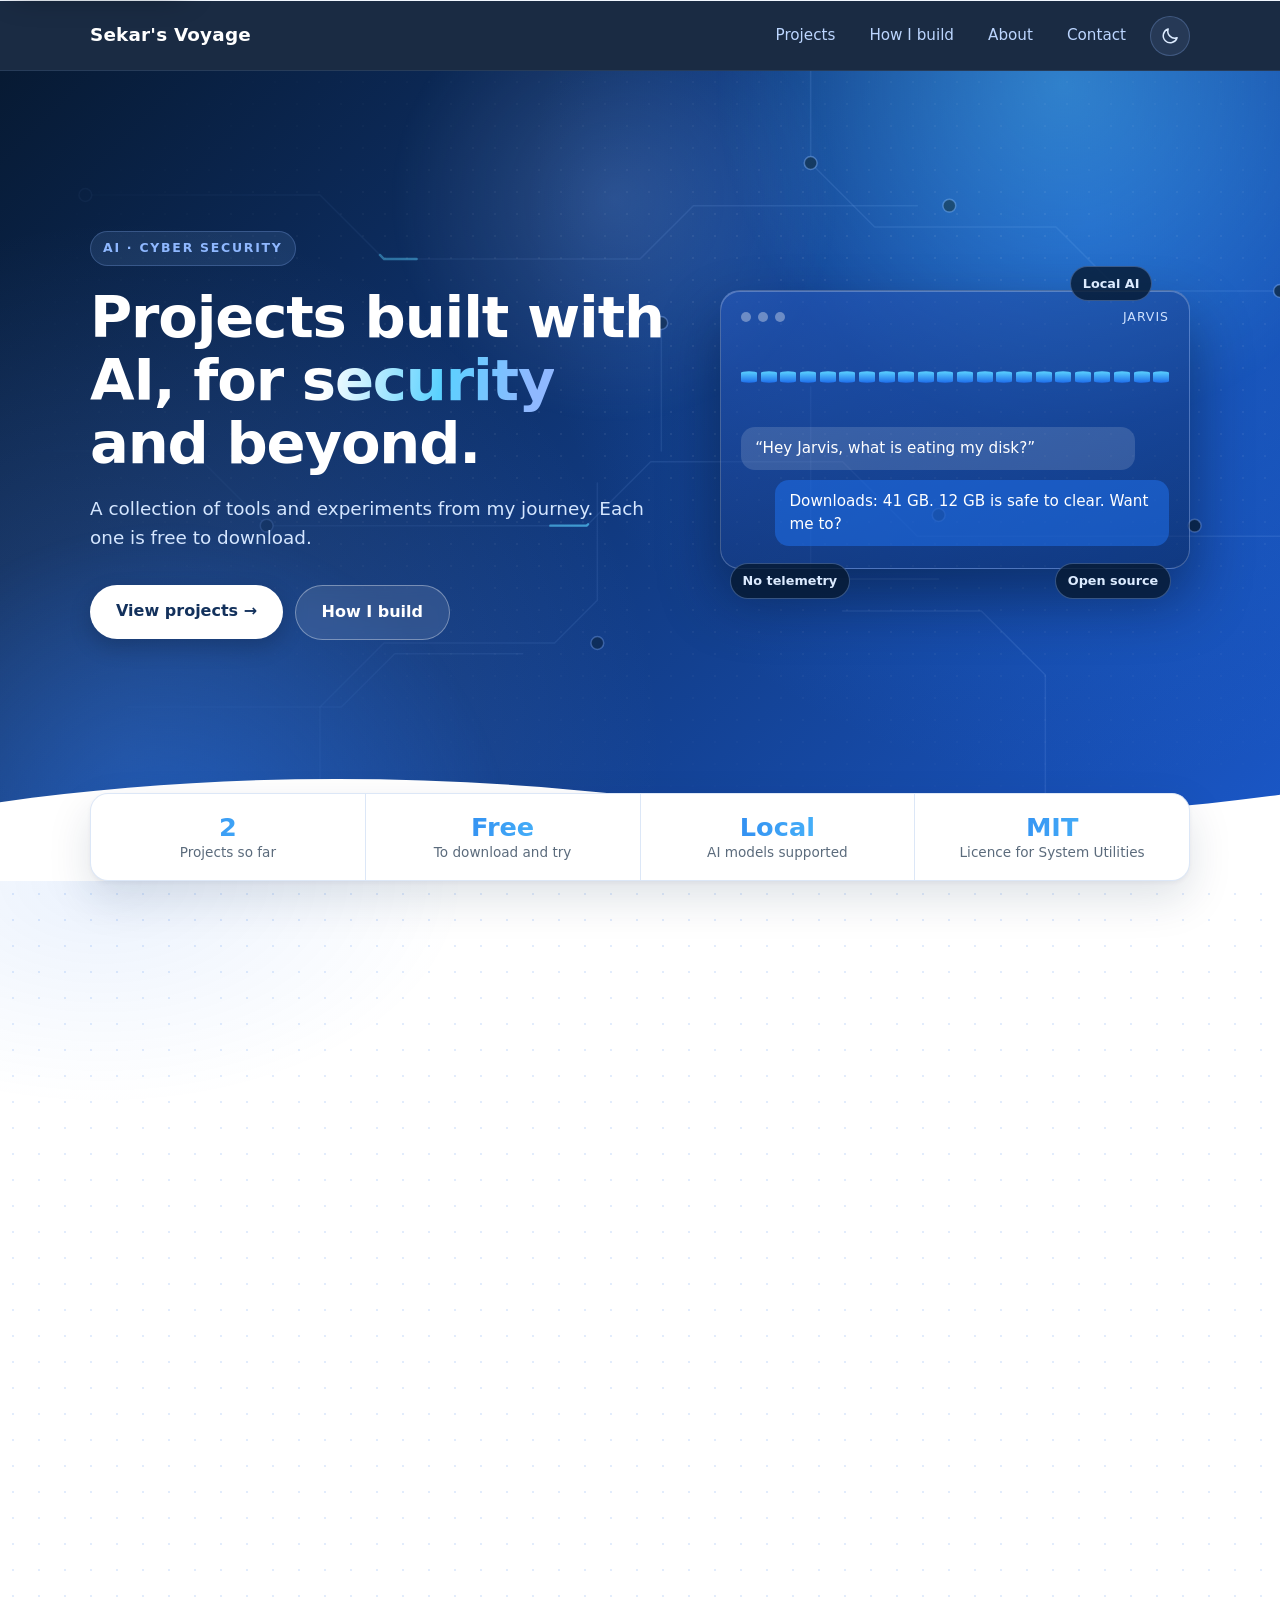
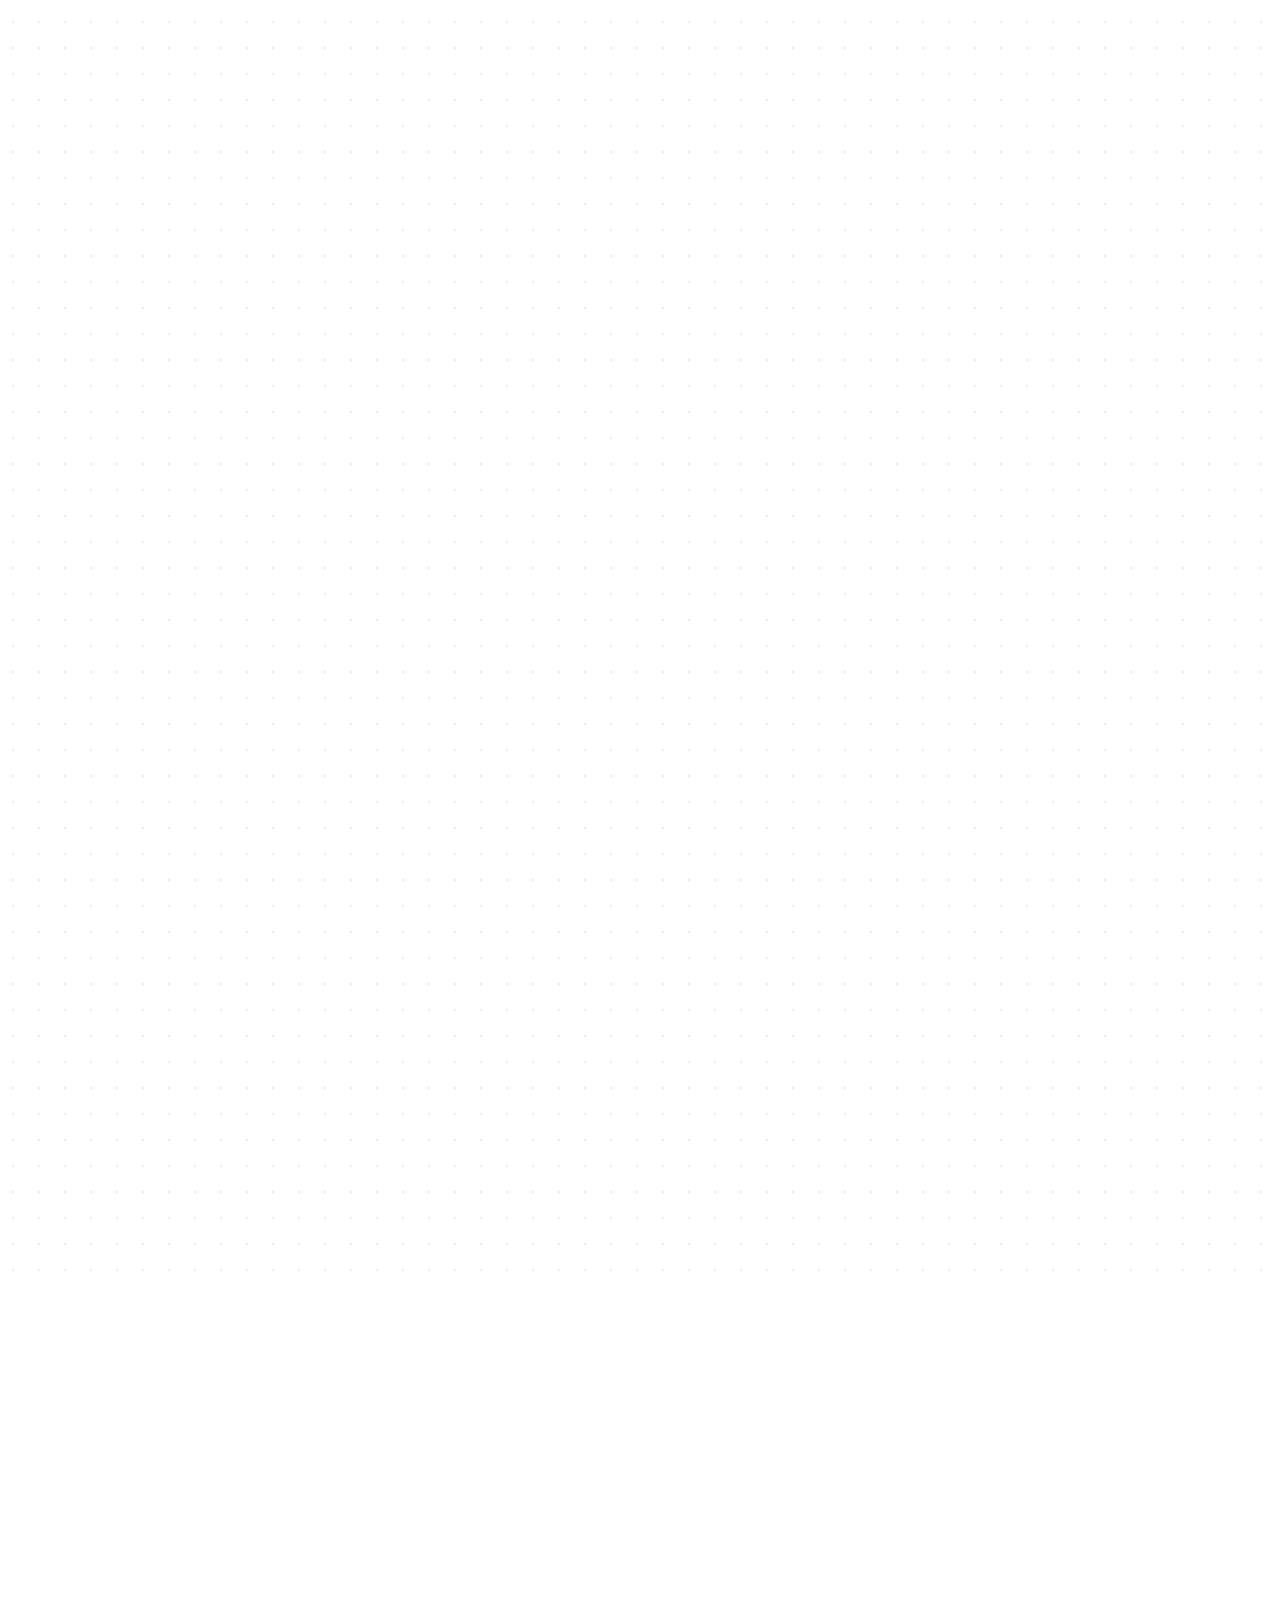
==== commit 9193878b: "Dashboard 1.0.0: Windows installer, Network tile, site download - packaging/: PyInstaller recipe, In" ====
--- a/docs/index.html
+++ b/docs/index.html
@@ -101,8 +101,8 @@
               <span class="tag">AI</span>
             </div>
             <h3>Voice Dashboard</h3>
-            <p>A hands-free dashboard for a second monitor: voice control, local AI, and a task list that sends alerts to your phone through Telegram.</p>
-            <ul class="facts"><li>Voice control</li><li>Local AI</li><li>Telegram alerts</li></ul>
+            <p>A hands-free dashboard for a second monitor: voice control, local AI, and a task list that sends alerts to your phone through Telegram. Version 1.0.0 is out as a Windows installer, voice included.</p>
+            <ul class="facts"><li>Voice control</li><li>Local AI</li><li>v1.0.0 installer</li></ul>
             <a class="card-link" href="projects/voice-dashboard.html">View project<span class="sr-only">: Voice Dashboard</span> <span class="arrow" aria-hidden="true">&rarr;</span></a>
           </article>
 
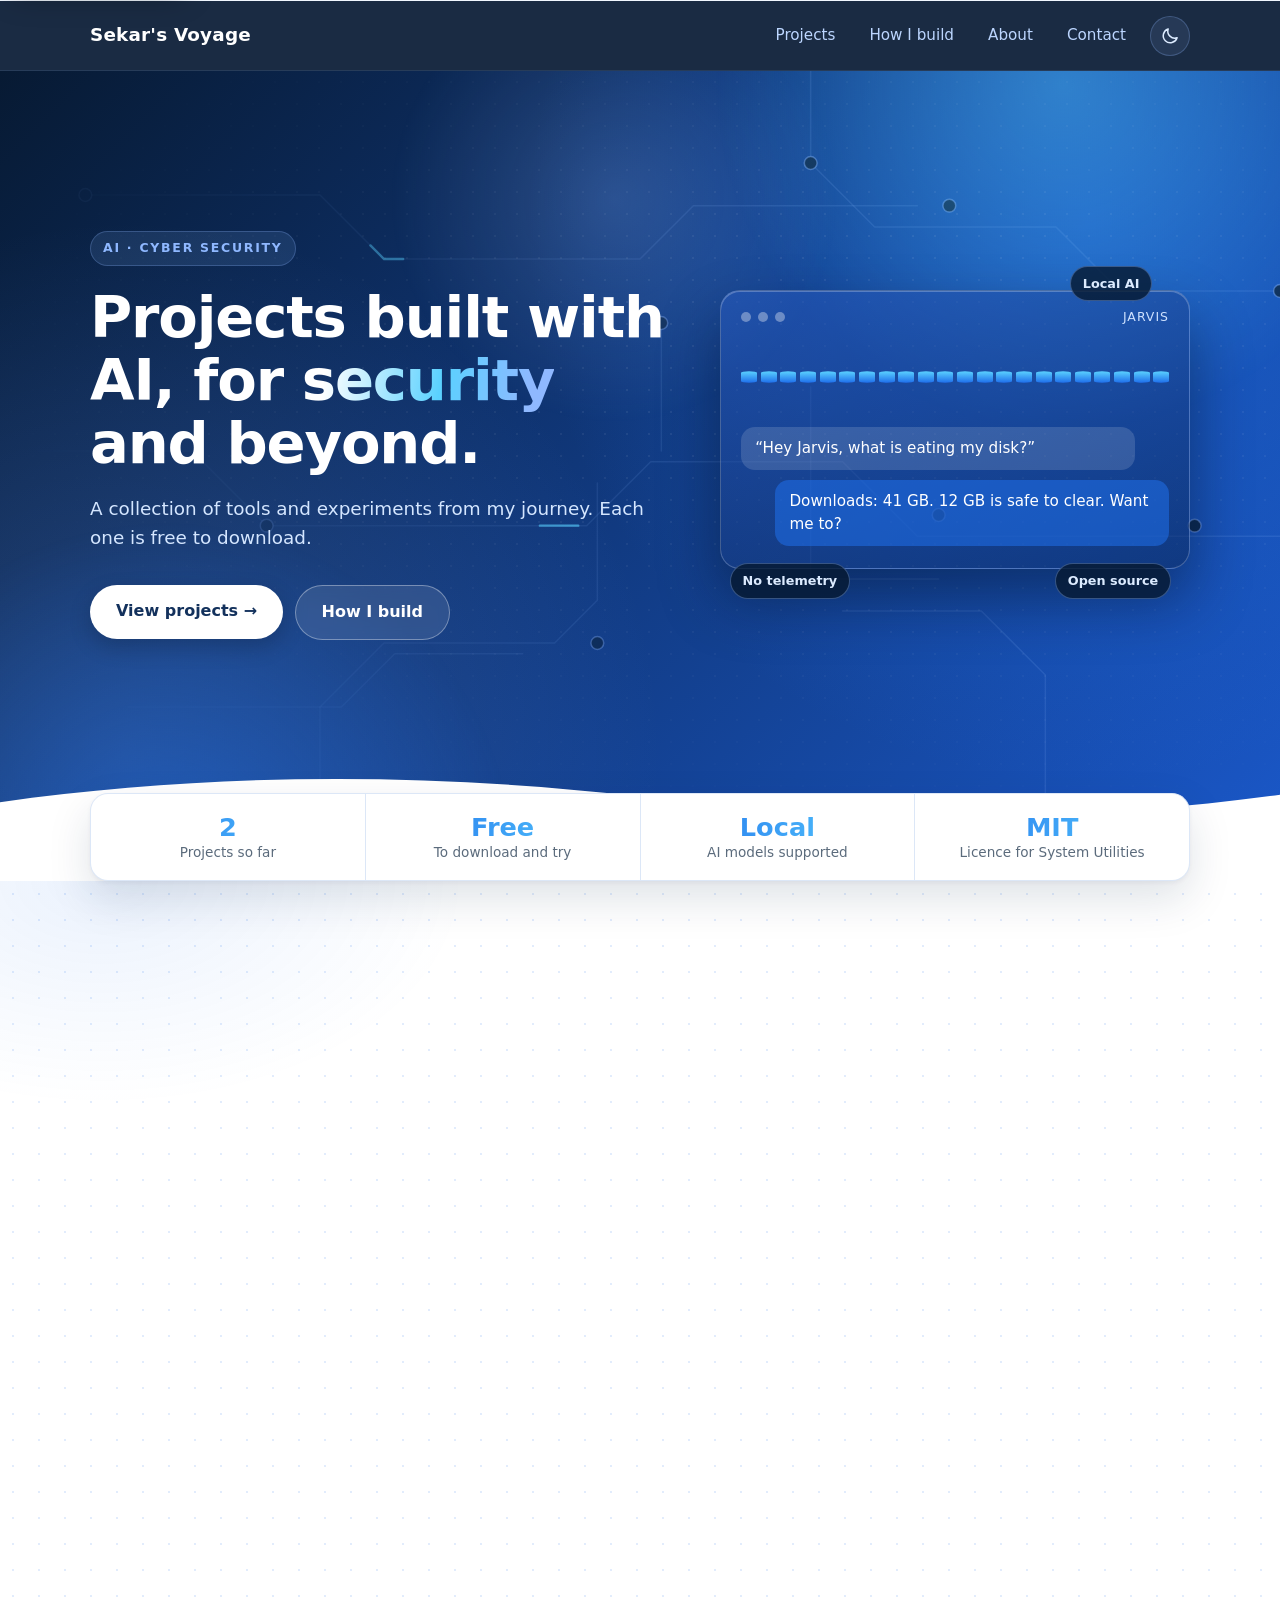
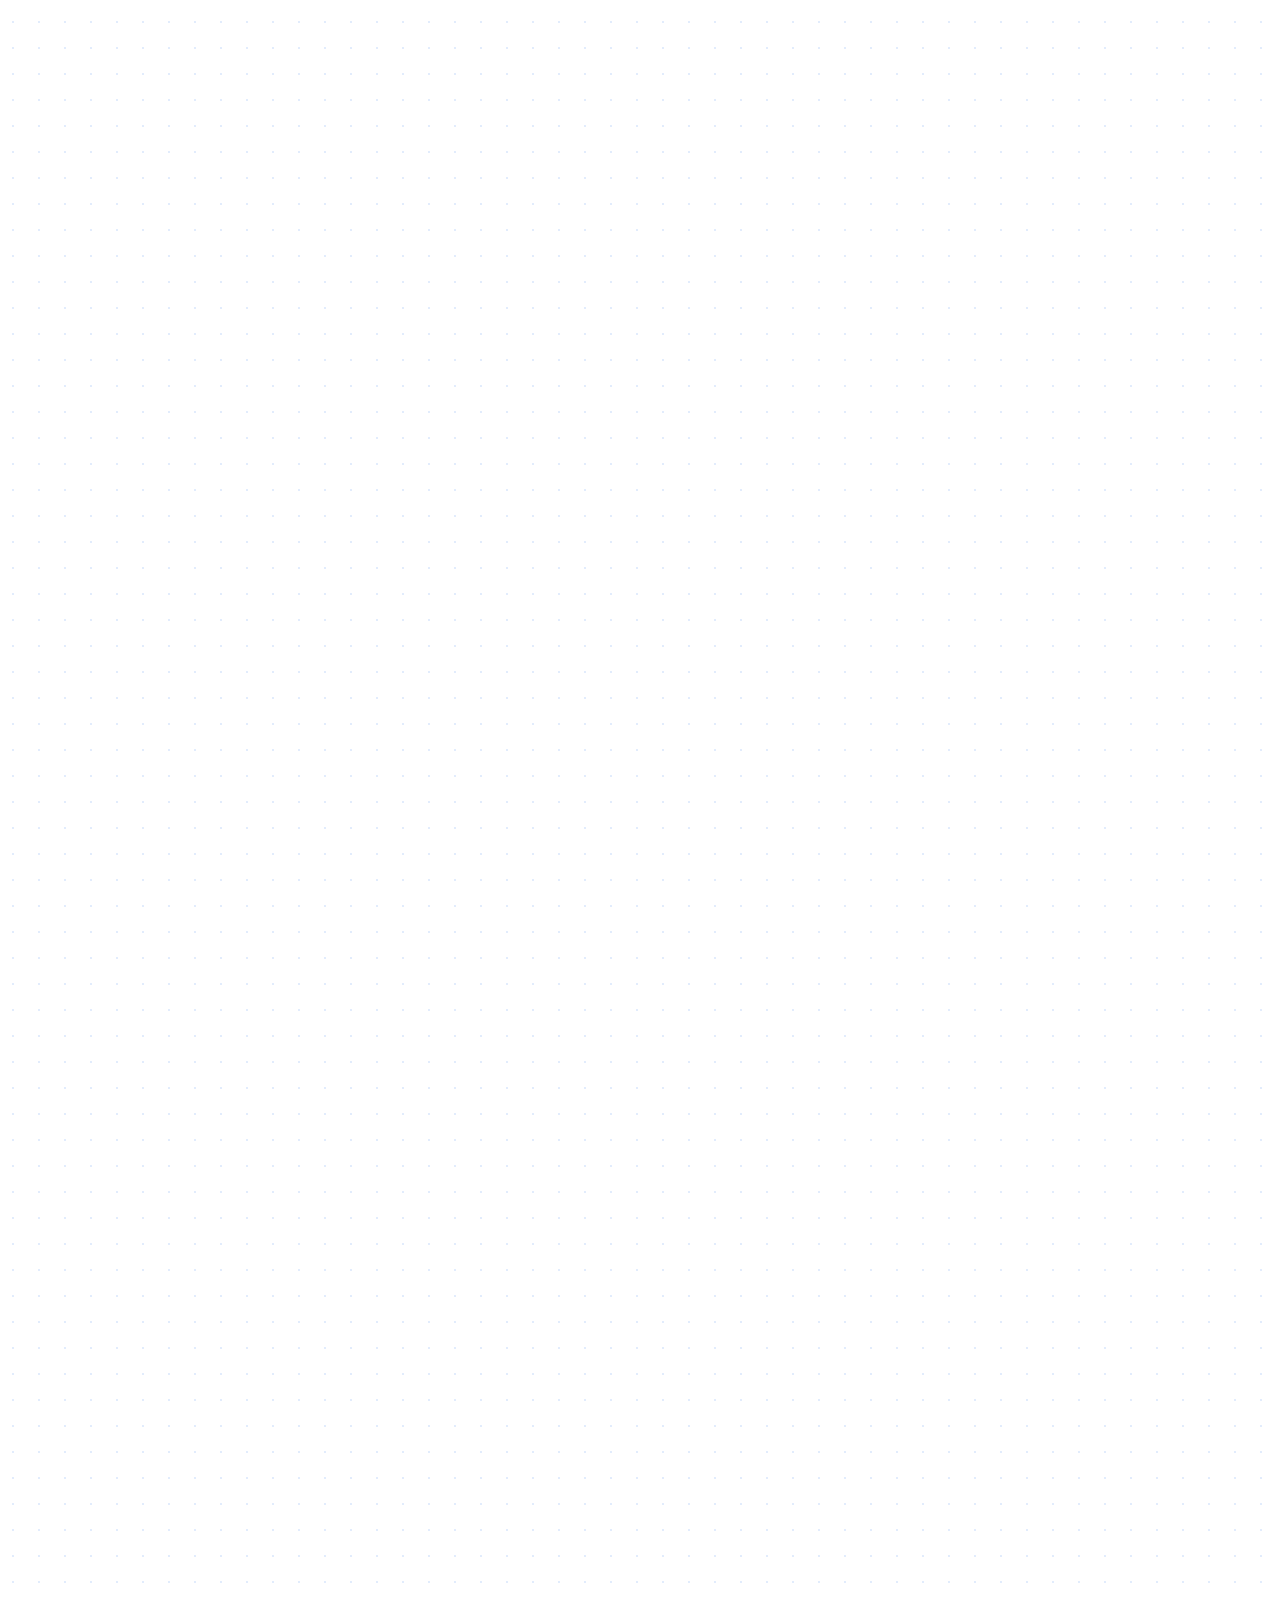
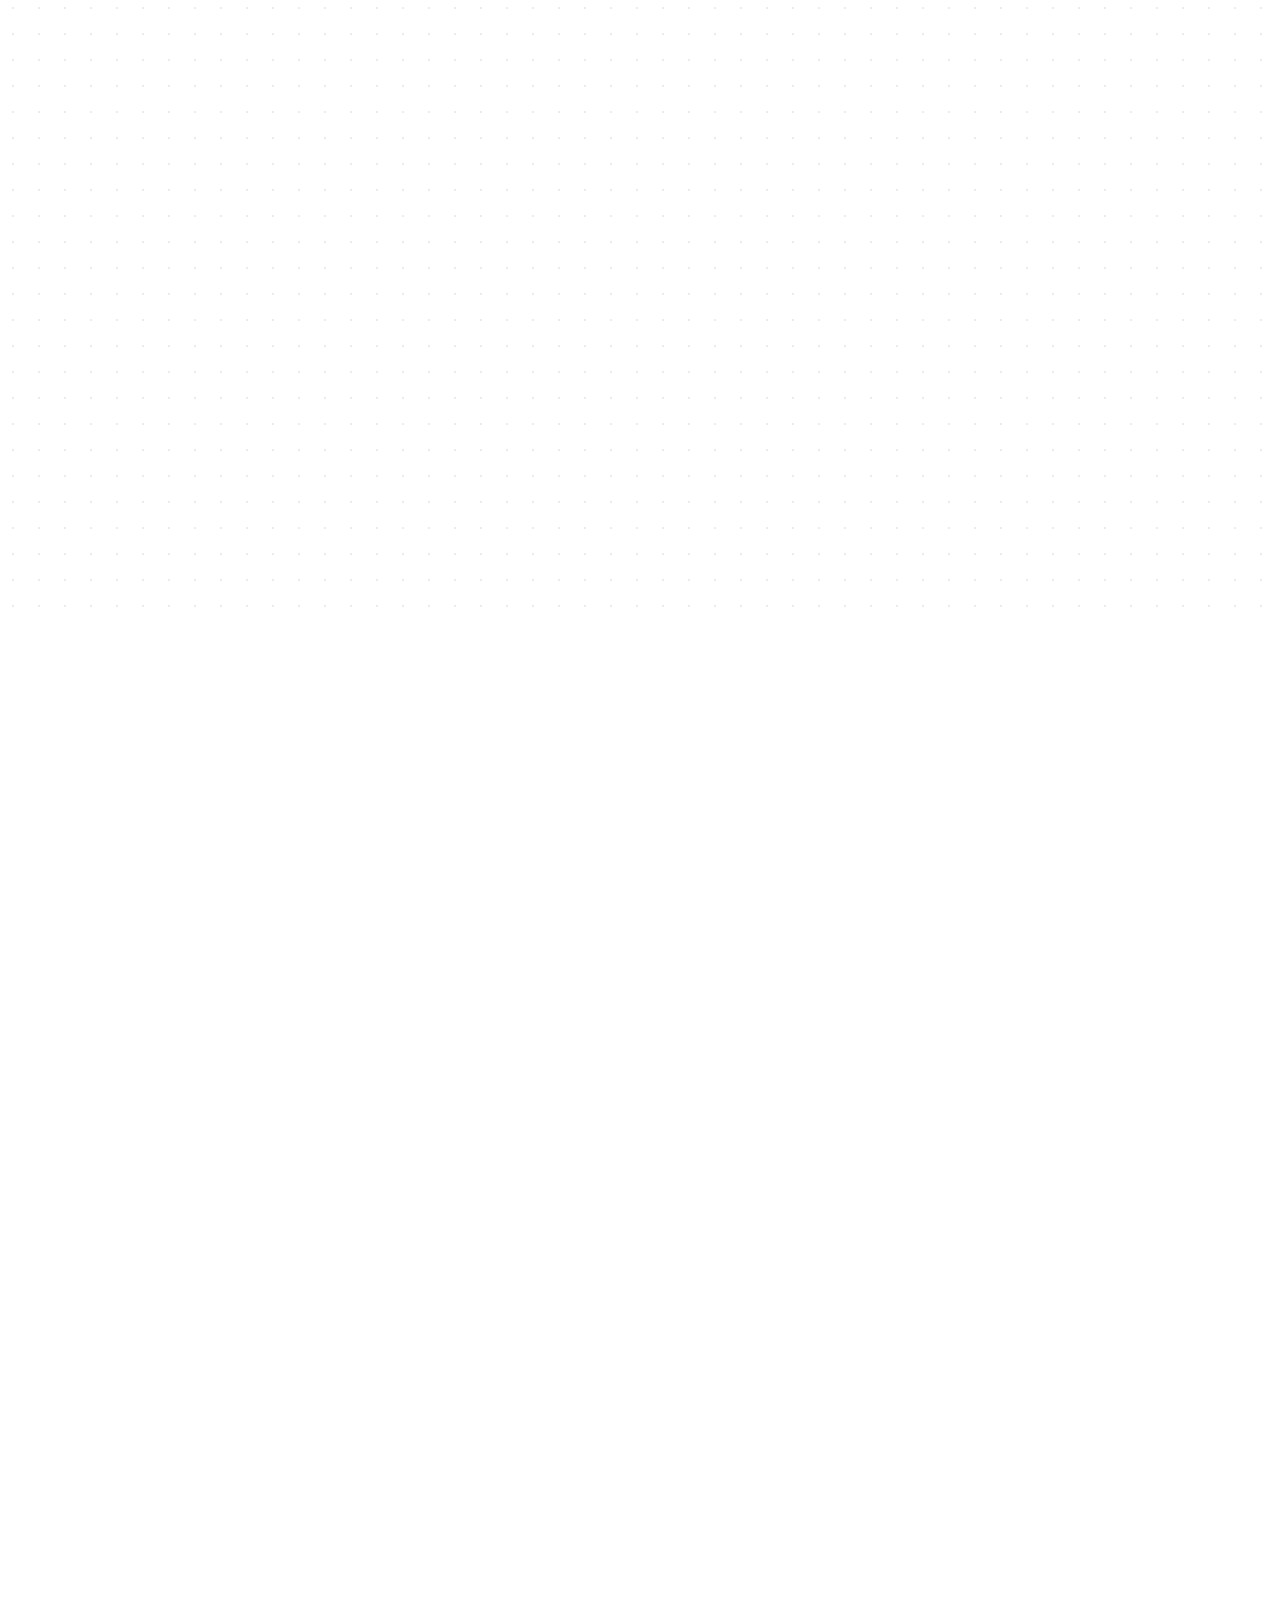
==== commit b0eb1e03: "Add Raspberry Pi hub story page New page: the Pi 1 as an always-on box (AirPrint, printer-only bridg" ====
--- a/docs/index.html
+++ b/docs/index.html
@@ -18,7 +18,7 @@
   <meta property="og:image:height" content="630">
   <meta name="twitter:card" content="summary_large_image">
   <script type="application/ld+json">{"@context": "https://schema.org", "@type": "WebSite", "name": "Sekar's Voyage", "description": "Free tools built with AI and cyber security in mind: a voice-controlled dashboard and an open-source Windows PC care app, with the story behind each.", "inLanguage": "en"}</script>
-  <link rel="stylesheet" href="styles.css?v=4">
+  <link rel="stylesheet" href="styles.css?v=6">
   <script>(function(){try{var t=localStorage.getItem("theme");if(!t&&matchMedia("(prefers-color-scheme: dark)").matches)t="dark";if(t)document.documentElement.dataset.theme=t}catch(e){}document.documentElement.classList.add("js")})()</script>
   <script src="site.js?v=4" defer></script>
   <script type="speculationrules">{"prefetch":[{"urls":["projects/voice-dashboard.html","projects/system-utilities.html"],"eagerness":"moderate"}]}</script>
@@ -92,7 +92,7 @@
     <section id="projects" class="section">
       <div class="container">
         <h2 data-reveal>Projects</h2>
-        <p class="section-sub" data-reveal>Two tools I built and use every day, each with the story of why I made it.</p>
+        <p class="section-sub" data-reveal>Two tools I built and use every day, and the old Raspberry Pi that keeps my home running, each with the story of why I made it.</p>
         <div class="grid">
 
           <article class="card" data-reveal data-project="dashboard">
@@ -115,6 +115,17 @@
             <p>A free, open-source PC care app that cleans junk, organises files, and speeds up your computer, with AI features and a chat assistant. Version 1.0.1 is out as a Windows installer.</p>
             <ul class="facts"><li>Open source</li><li>Clean-up</li><li>v1.0.1 installer</li></ul>
             <a class="card-link" href="projects/system-utilities.html">View project<span class="sr-only">: System Utilities</span> <span class="arrow" aria-hidden="true">&rarr;</span></a>
+          </article>
+
+          <article class="card" data-reveal data-project="pihub">
+            <div class="card-media">
+              <img class="feature-img" src="images/pihub-network-watch-1280.webp" srcset="images/pihub-network-watch-640.webp 640w, images/pihub-network-watch-1280.webp 1280w" sizes="(min-width: 1000px) 520px, (min-width: 600px) 45vw, 100vw" alt="Network Watch showing the Raspberry Pi with its CPU, memory and two network connections" width="1280" height="751" loading="lazy" decoding="async">
+              <span class="tag">Raspberry Pi</span>
+            </div>
+            <h3>The always-on Raspberry Pi</h3>
+            <p>The oldest Raspberry Pi, with one 700 MHz core and 512 MB of memory, became my always-on home box: AirPrint for iPhones, a printer bridge between two networks, and a network watcher.</p>
+            <ul class="facts"><li>Pi 1, 512 MB</li><li>AirPrint</li><li>Two networks</li></ul>
+            <a class="card-link" href="projects/raspberry-pi-hub.html">View project<span class="sr-only">: The always-on Raspberry Pi</span> <span class="arrow" aria-hidden="true">&rarr;</span></a>
           </article>
 
         </div>
@@ -256,6 +267,7 @@
         <p class="footer-title">Projects</p>
         <a href="projects/voice-dashboard.html">Voice Dashboard</a>
         <a href="projects/system-utilities.html">System Utilities</a>
+        <a href="projects/raspberry-pi-hub.html">Raspberry Pi hub</a>
       </nav>
       <nav aria-label="Site">
         <p class="footer-title">Site</p>
--- a/docs/styles.css
+++ b/docs/styles.css
@@ -2786,3 +2786,95 @@
   scrollbar-width: thin;
   scrollbar-color: light-dark(#9db8e6, #2f4d7d) transparent;
 }
+
+/* ------------------------------------------------------------------
+   Raspberry Pi hub story: raspberry accent, spec tables, network diagram
+   ------------------------------------------------------------------ */
+[data-project="pihub"] {
+  --pa: #c4204f;
+  --pb: #ff8fa8;
+  --pd: #7d1030;
+  --pbtn: #b11a43;
+  --pink: light-dark(#a3153f, #ff9db4);
+  --ptint: light-dark(#fde8ee, #3a1424);
+  --ptag: #8a1235;
+}
+
+.spec-wrap {
+  margin: 1.4em 0;
+  overflow-x: auto;
+  border: 1px solid var(--line);
+  border-radius: var(--radius);
+  background: var(--surface);
+  box-shadow: var(--shadow-sm);
+}
+
+.spec {
+  width: 100%;
+  min-width: 0;
+  border-collapse: collapse;
+  font-size: 0.97rem;
+  line-height: 1.5;
+}
+
+.spec th,
+.spec td {
+  padding: 12px 16px;
+  text-align: left;
+  vertical-align: top;
+  border-bottom: 1px solid var(--line);
+}
+
+.spec tr:last-child th,
+.spec tr:last-child td { border-bottom: 0; }
+
+.spec tbody th[scope="row"] {
+  width: 26%;
+  font-weight: 700;
+  color: var(--pink, var(--link));
+  white-space: nowrap;
+}
+
+.spec thead th {
+  font-size: 0.82rem;
+  letter-spacing: 0.06em;
+  text-transform: uppercase;
+  color: var(--muted);
+  background: var(--alt);
+}
+
+.spec-3 tbody th[scope="row"] { width: 20%; white-space: normal; }
+
+@media (max-width: 600px) {
+  .spec tbody th[scope="row"] { width: 30%; white-space: normal; }
+  .spec-3 thead { display: none; }
+  .spec-3 tr, .spec-3 tbody th, .spec-3 td { display: block; width: auto !important; }
+  .spec-3 tr { padding: 12px 16px; border-bottom: 1px solid var(--line); }
+  .spec-3 tr:last-child { border-bottom: 0; }
+  .spec-3 th, .spec-3 td { padding: 0 !important; border: 0 !important; }
+  .spec-3 td { margin-top: 4px; }
+  .spec-3 td[data-label]::before { content: attr(data-label) ": "; font-weight: 700; color: var(--muted); }
+}
+
+.net-figure { padding: 18px; border: 1px solid var(--line); border-radius: var(--radius); background: var(--surface); box-shadow: var(--shadow-sm); }
+.net-figure figcaption { margin-top: 12px; }
+
+.net-diagram { display: block; width: 100%; max-width: 560px; height: auto; margin: 0 auto; font-family: var(--font-display); }
+.net-diagram .nd-box rect:first-child { fill: var(--alt); stroke: var(--line); stroke-width: 1.5; }
+.net-diagram .nd-title { fill: var(--heading); font-size: 17px; font-weight: 700; }
+.net-diagram .nd-sub { fill: var(--muted); font-size: 14px; }
+.net-diagram .nd-chip { fill: var(--surface); stroke: var(--line); stroke-width: 1.2; }
+.net-diagram .nd-chip-t { fill: var(--text); font-size: 14px; text-anchor: middle; }
+.net-diagram .nd-pi { fill: var(--ptint); stroke: var(--pa); stroke-width: 2; }
+.net-diagram .nd-pi-title { fill: var(--heading); font-size: 19px; font-weight: 700; text-anchor: middle; }
+.net-diagram .nd-pi-sub { fill: var(--muted); font-size: 14px; text-anchor: middle; }
+.net-diagram .nd-wire { stroke: var(--pa); stroke-width: 3; fill: none; stroke-linecap: round; }
+.net-diagram .nd-wire.dashed { stroke-dasharray: 3 8; }
+.net-diagram .nd-label { fill: var(--muted); font-size: 14px; }
+.net-diagram .nd-note { fill: var(--pink, var(--link)); font-size: 14px; font-weight: 600; }
+
+@media (max-width: 520px) {
+  .net-diagram .nd-title { font-size: 21px; }
+  .net-diagram .nd-pi-title { font-size: 21px; }
+  .net-diagram .nd-sub, .net-diagram .nd-label, .net-diagram .nd-note, .net-diagram .nd-pi-sub, .net-diagram .nd-chip-t { font-size: 17.5px; }
+}
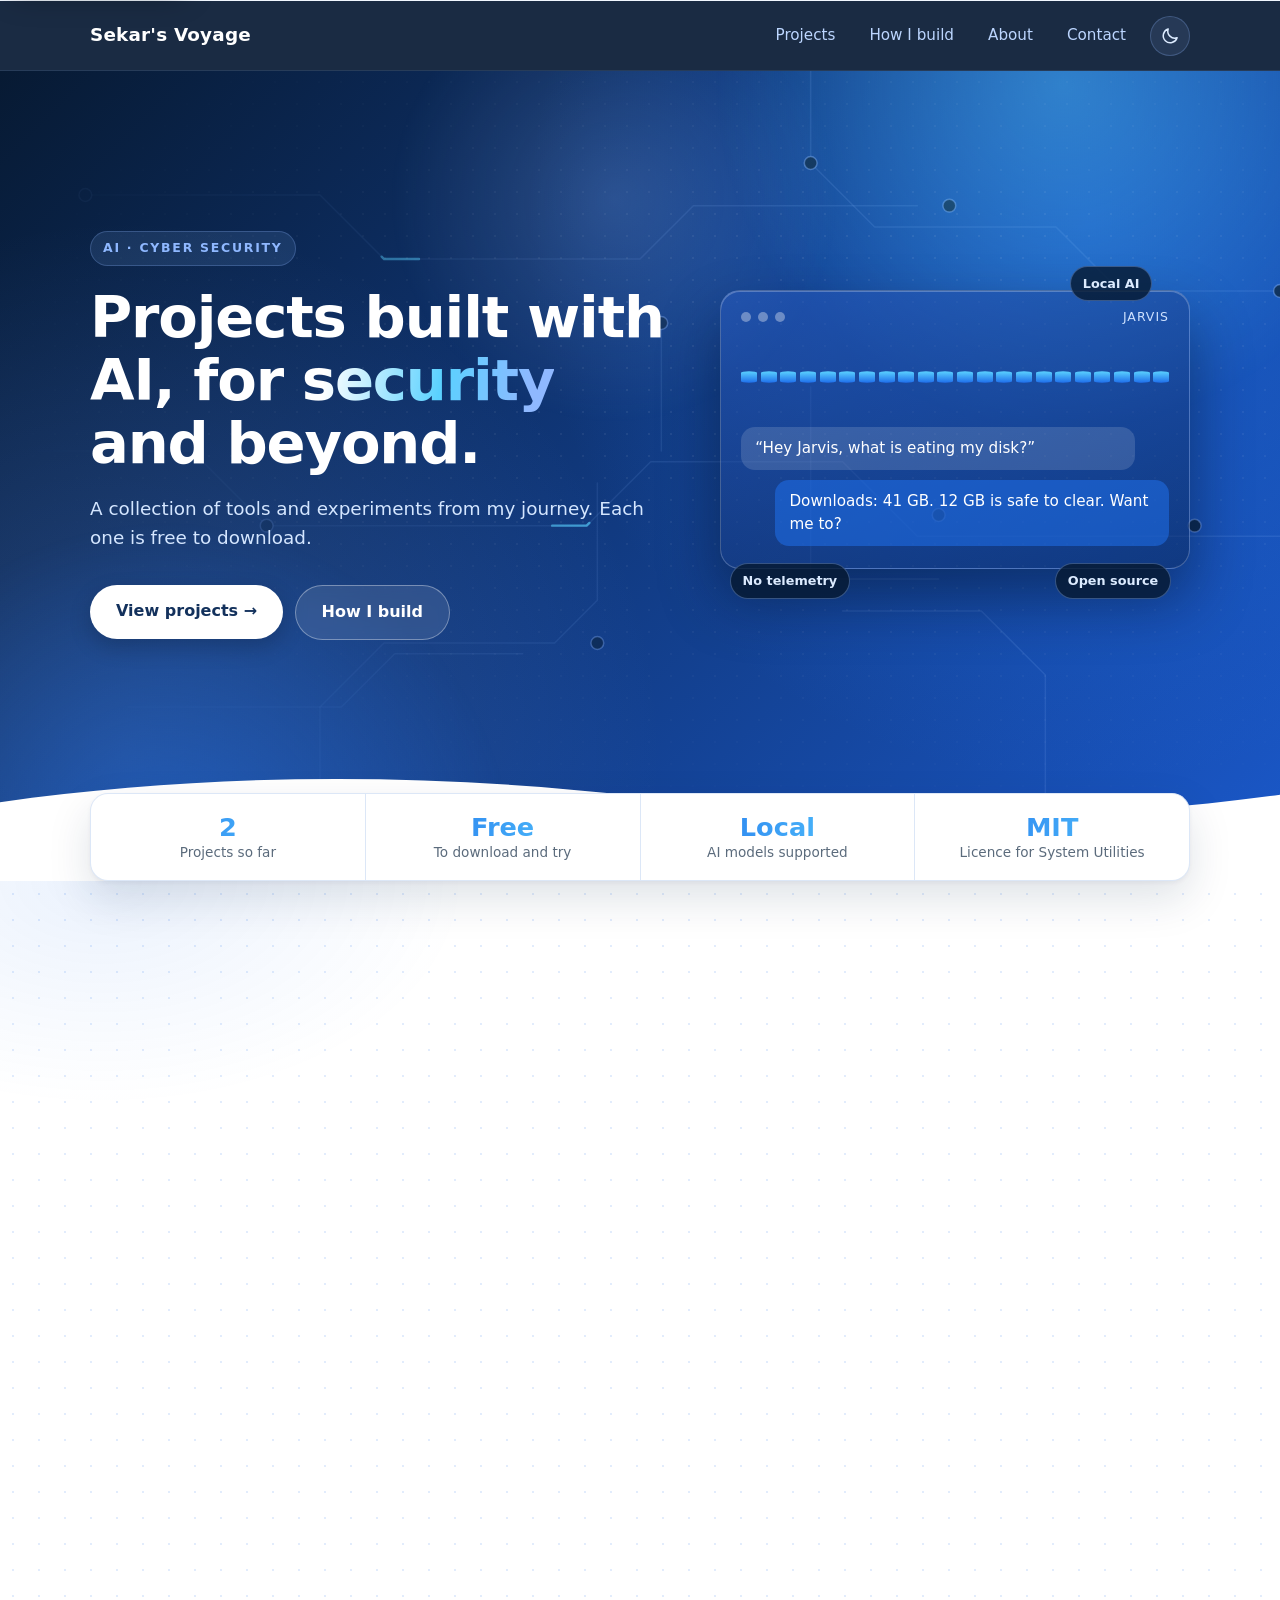
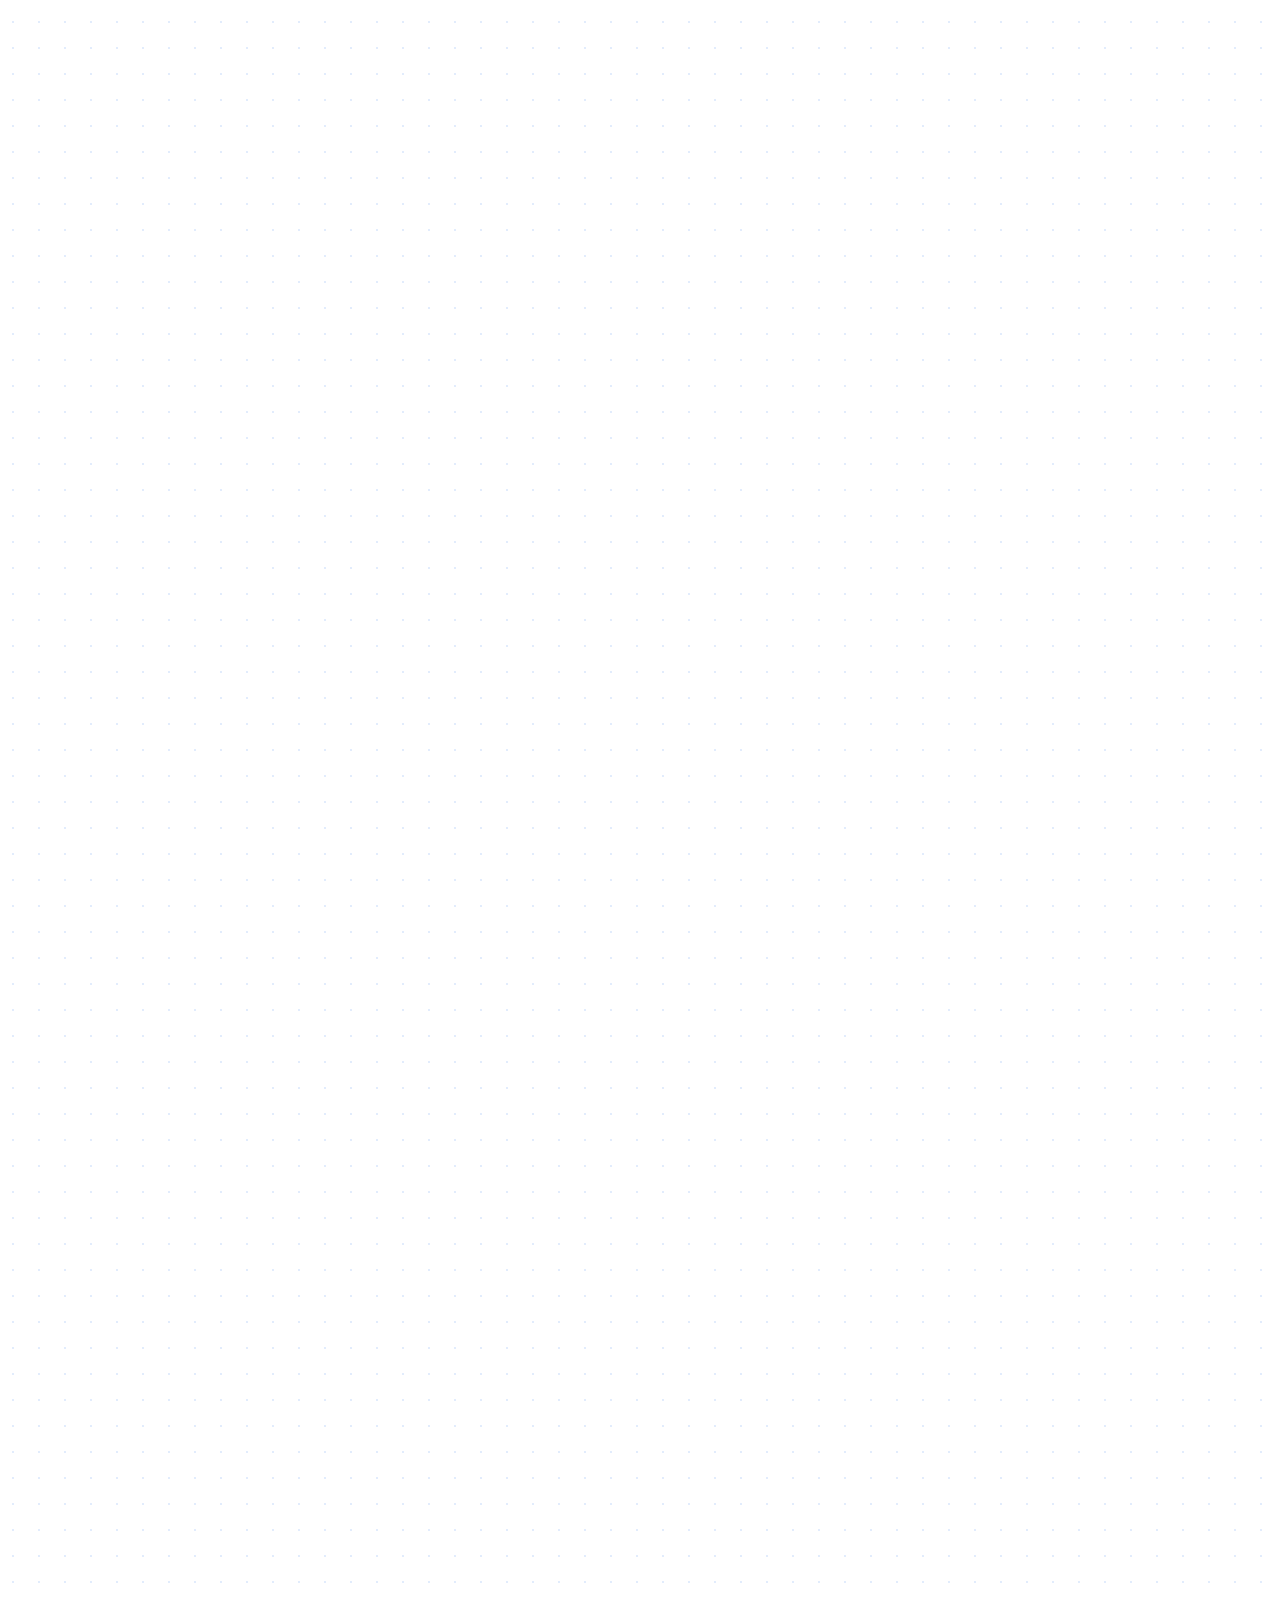
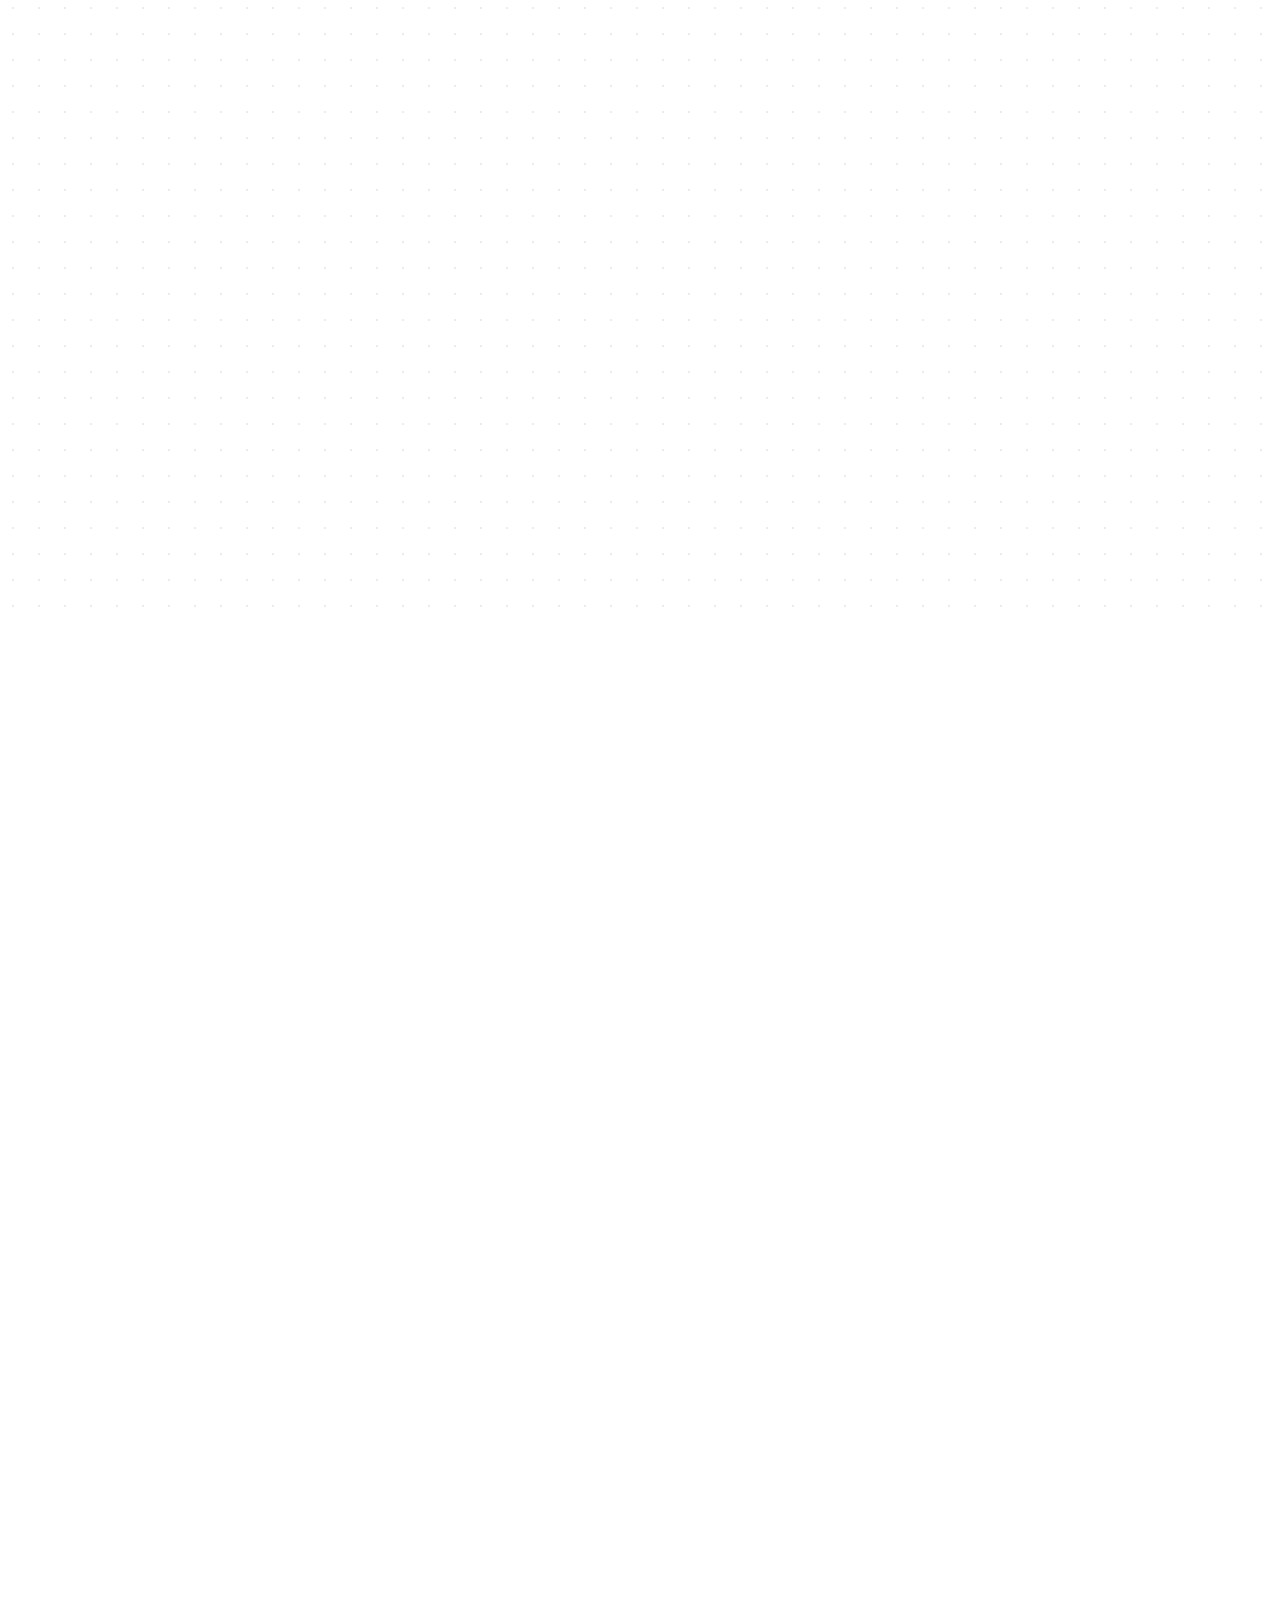
==== commit ad835317: "System Utilities 1.0.2: installer with the Jarvis reliability fixes Version files, README and the we" ====
--- a/docs/index.html
+++ b/docs/index.html
@@ -112,8 +112,8 @@
               <span class="tag">Windows</span>
             </div>
             <h3>System Utilities</h3>
-            <p>A free, open-source PC care app that cleans junk, organises files, and speeds up your computer, with AI features and a chat assistant. Version 1.0.1 is out as a Windows installer.</p>
-            <ul class="facts"><li>Open source</li><li>Clean-up</li><li>v1.0.1 installer</li></ul>
+            <p>A free, open-source PC care app that cleans junk, organises files, and speeds up your computer, with AI features and a chat assistant. Version 1.0.2 is out as a Windows installer.</p>
+            <ul class="facts"><li>Open source</li><li>Clean-up</li><li>v1.0.2 installer</li></ul>
             <a class="card-link" href="projects/system-utilities.html">View project<span class="sr-only">: System Utilities</span> <span class="arrow" aria-hidden="true">&rarr;</span></a>
           </article>
 
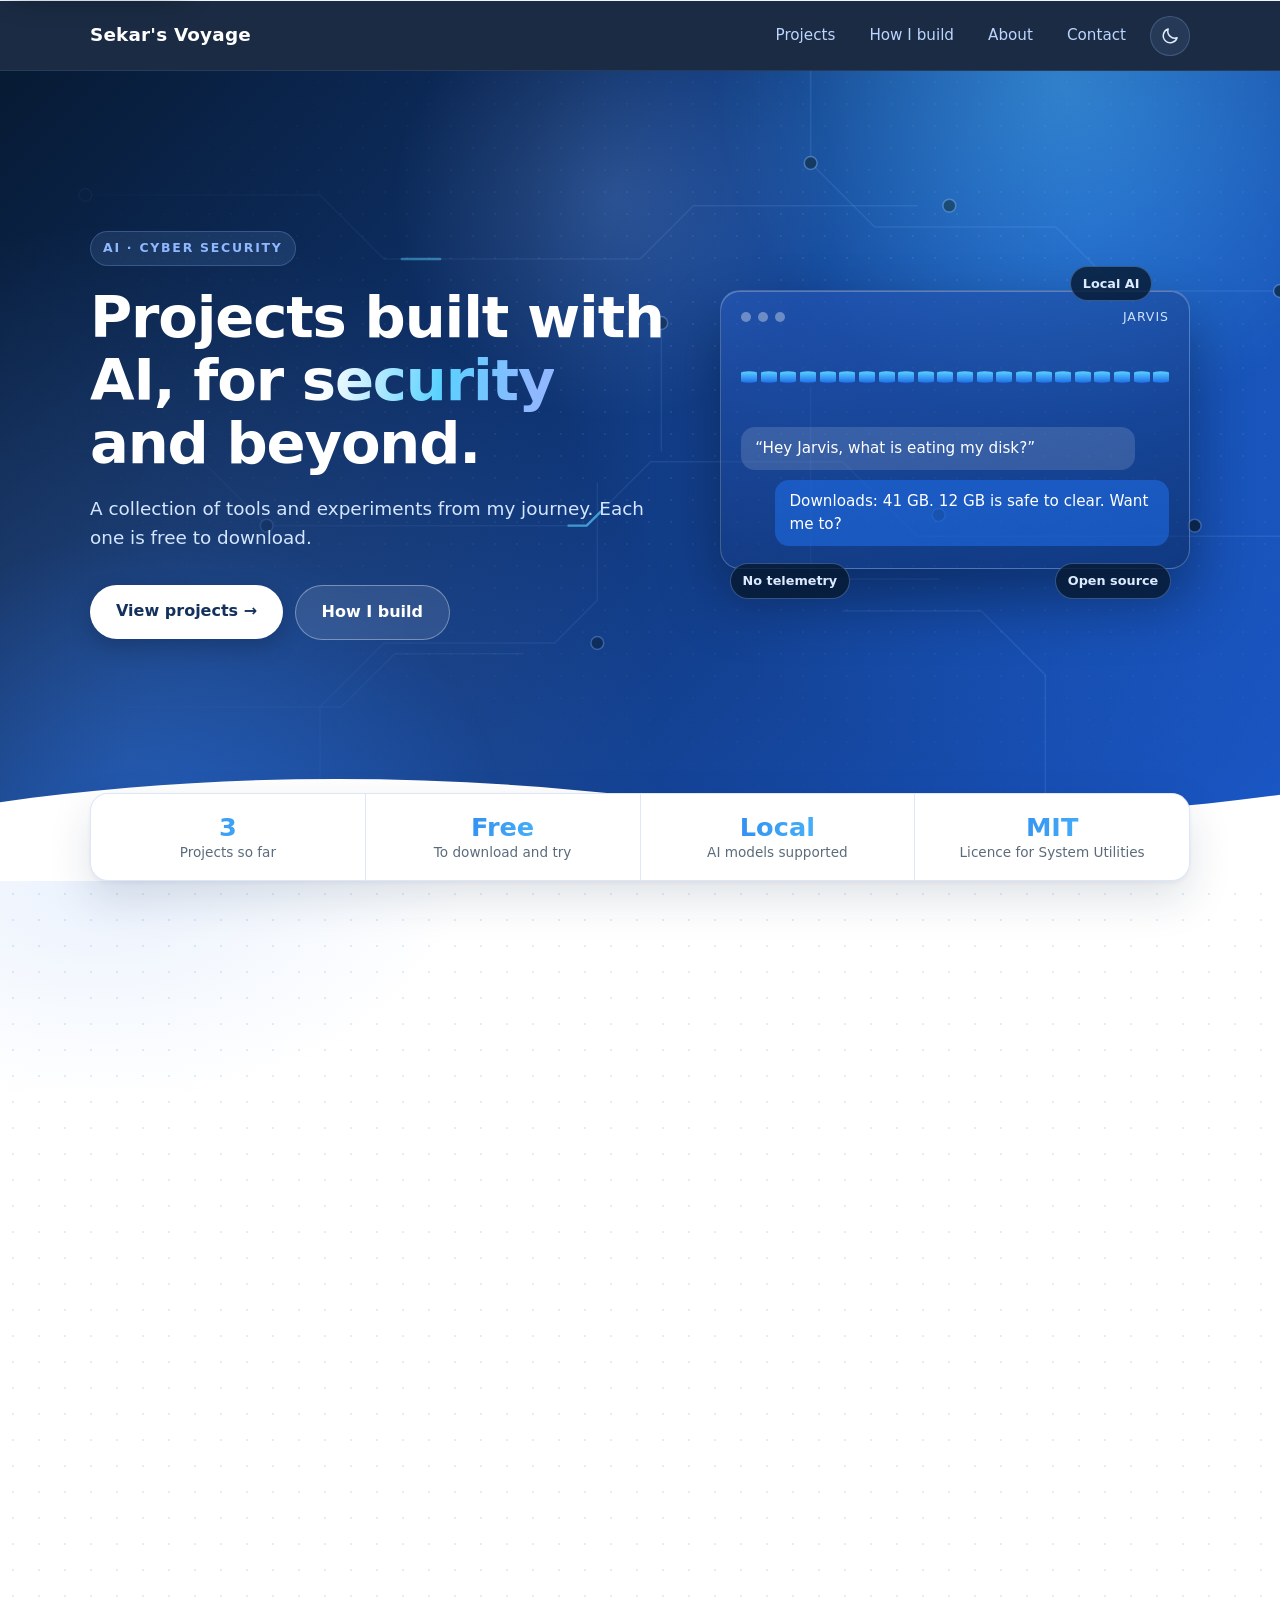
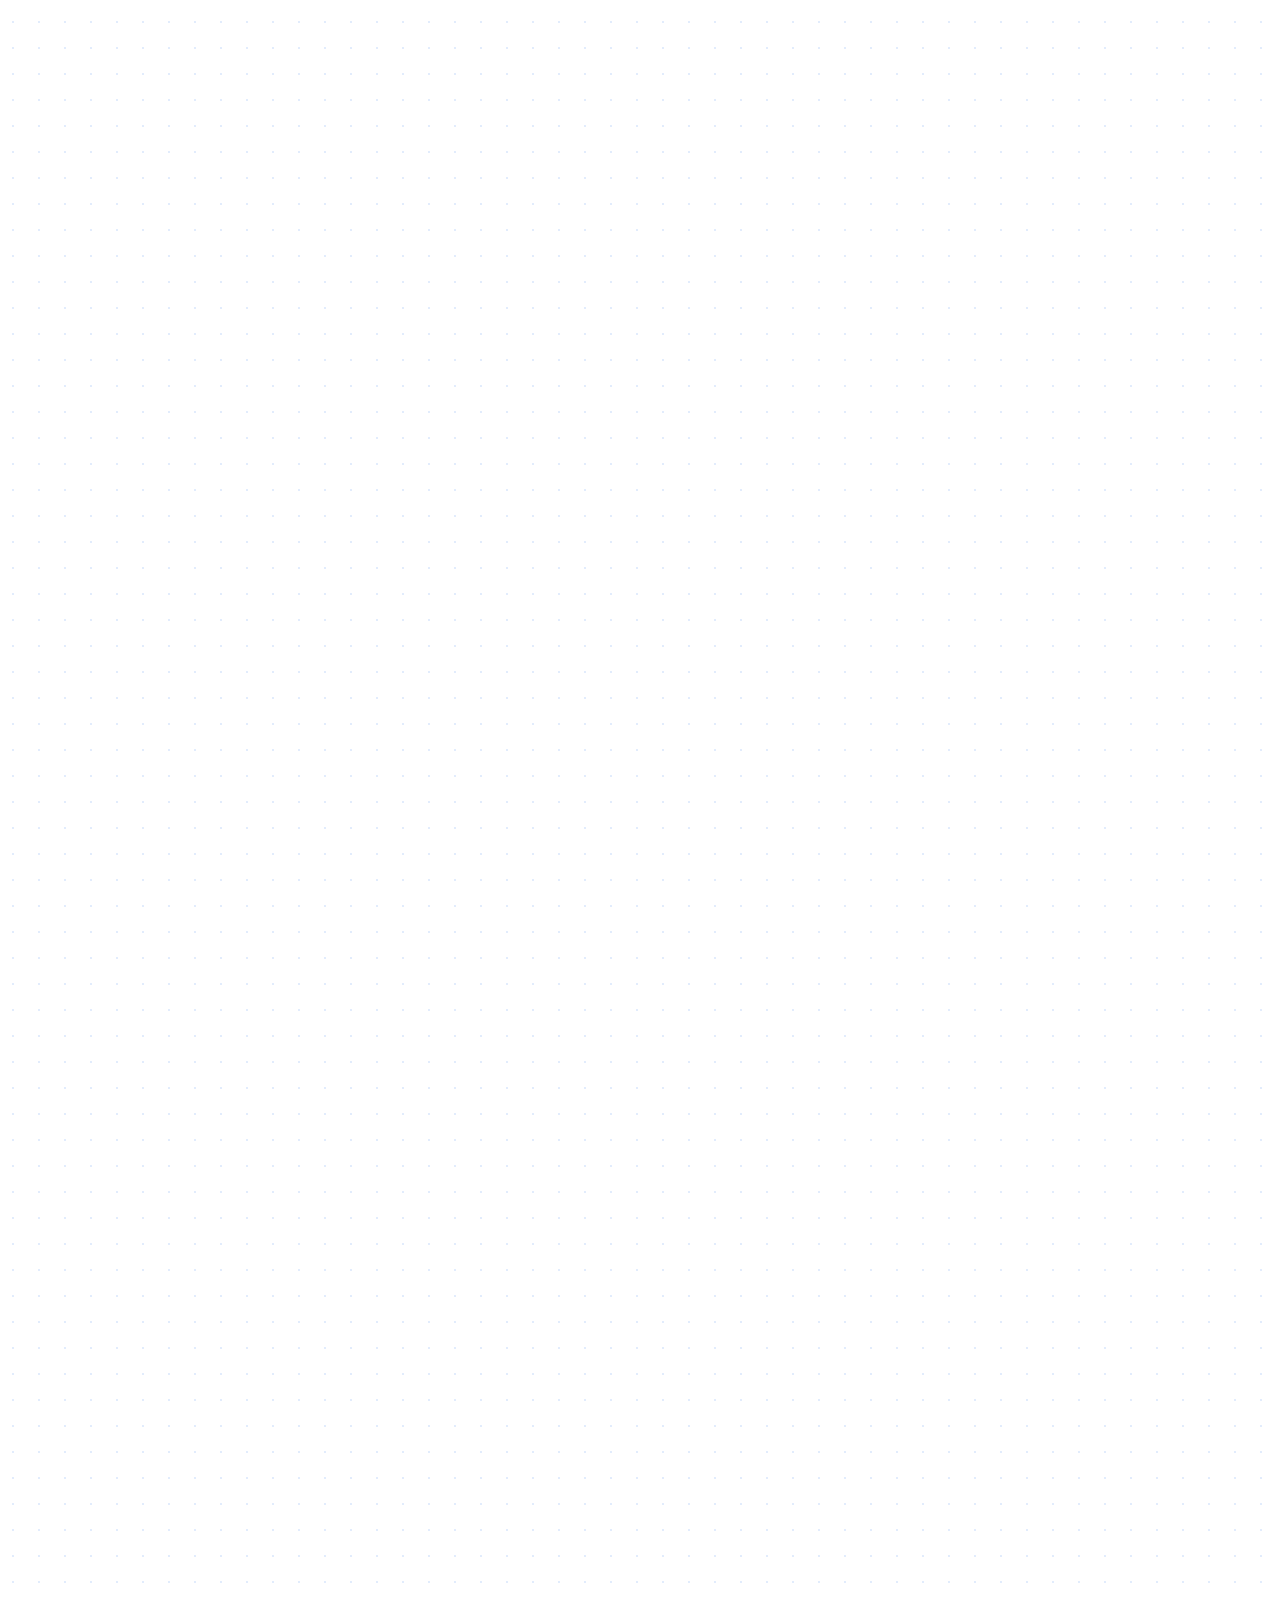
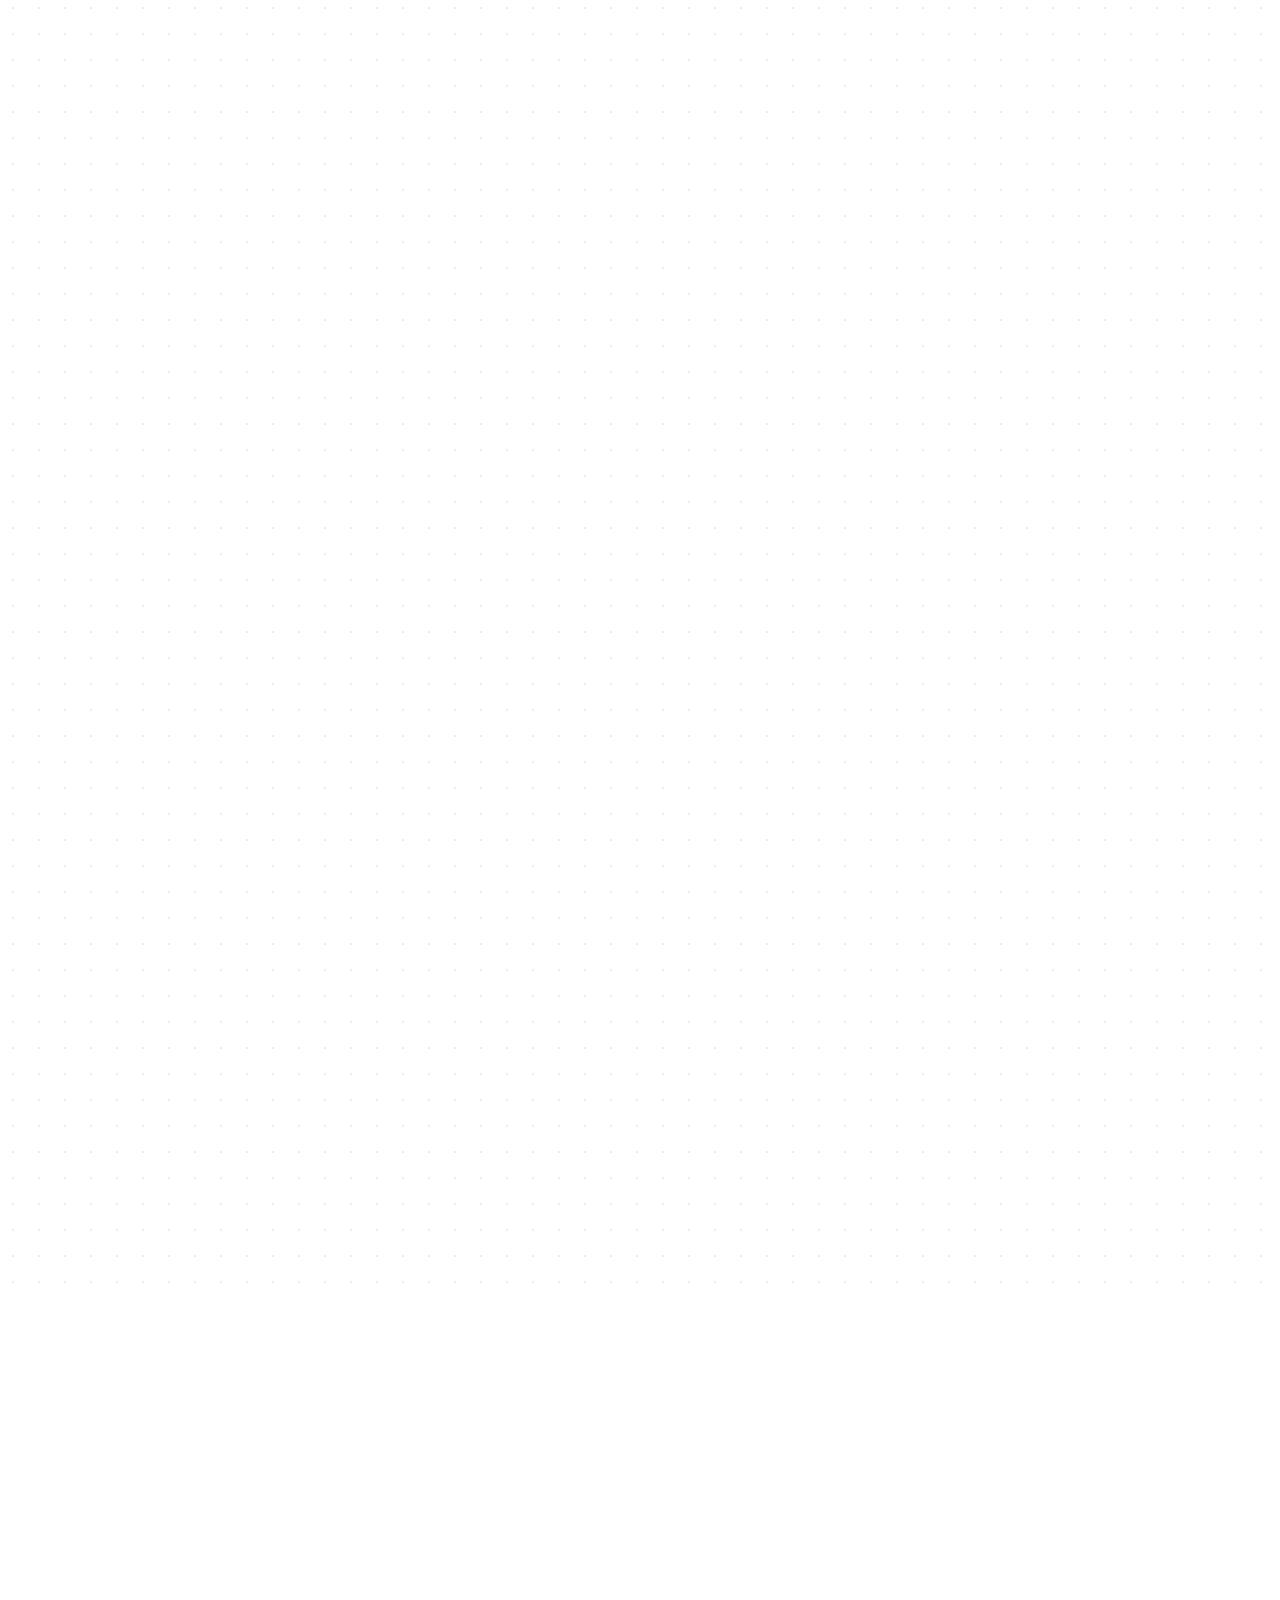
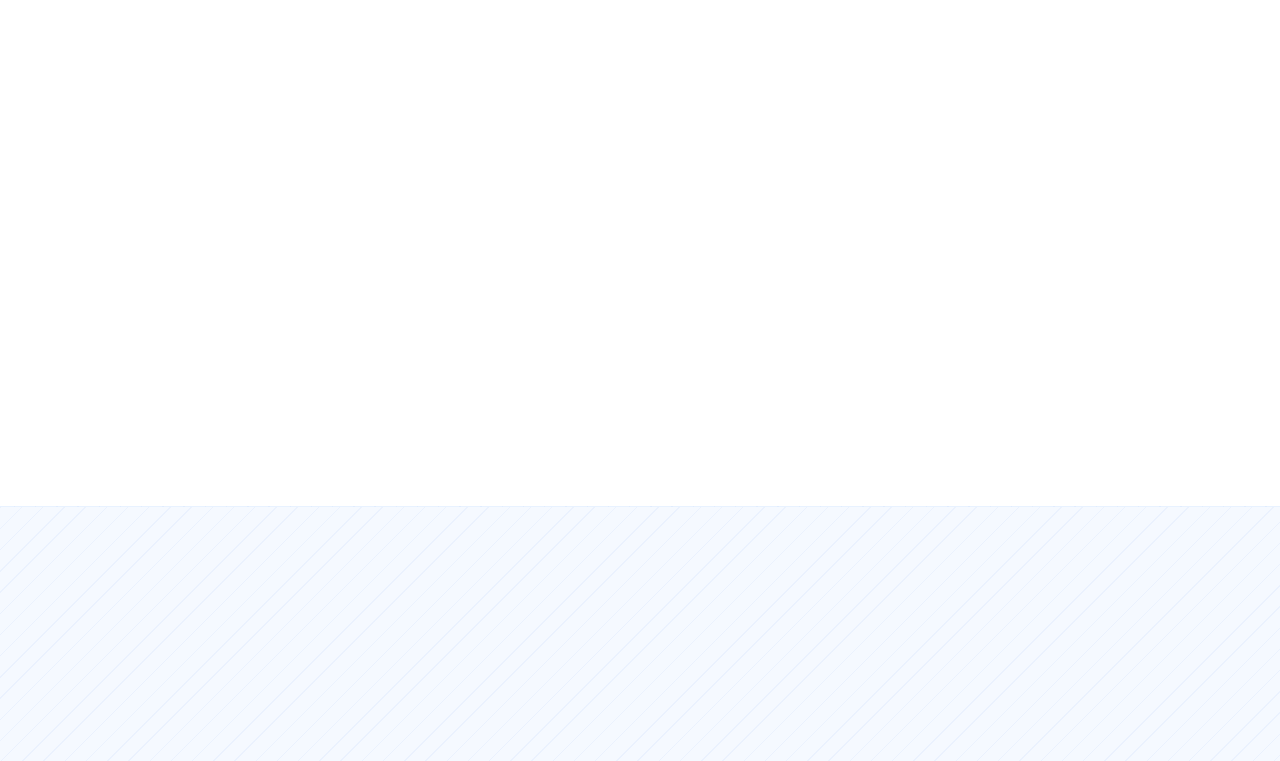
==== commit d0b043d7: "LapDrop 1.0.0: source, README and its page on the website Co-Authored-By: Claude Opus 5.5 <noreply@a" ====
--- a/docs/index.html
+++ b/docs/index.html
@@ -18,7 +18,7 @@
   <meta property="og:image:height" content="630">
   <meta name="twitter:card" content="summary_large_image">
   <script type="application/ld+json">{"@context": "https://schema.org", "@type": "WebSite", "name": "Sekar's Voyage", "description": "Free tools built with AI and cyber security in mind: a voice-controlled dashboard and an open-source Windows PC care app, with the story behind each.", "inLanguage": "en"}</script>
-  <link rel="stylesheet" href="styles.css?v=6">
+  <link rel="stylesheet" href="styles.css?v=7">
   <script>(function(){try{var t=localStorage.getItem("theme");if(!t&&matchMedia("(prefers-color-scheme: dark)").matches)t="dark";if(t)document.documentElement.dataset.theme=t}catch(e){}document.documentElement.classList.add("js")})()</script>
   <script src="site.js?v=4" defer></script>
   <script type="speculationrules">{"prefetch":[{"urls":["projects/voice-dashboard.html","projects/system-utilities.html"],"eagerness":"moderate"}]}</script>
@@ -82,7 +82,7 @@
 
     <div class="container">
       <ul class="stats" data-reveal>
-        <li><b>2</b><span>Projects so far</span></li>
+        <li><b>3</b><span>Projects so far</span></li>
         <li><b>Free</b><span>To download and try</span></li>
         <li><b>Local</b><span>AI models supported</span></li>
         <li><b>MIT</b><span>Licence for System Utilities</span></li>
@@ -92,7 +92,7 @@
     <section id="projects" class="section">
       <div class="container">
         <h2 data-reveal>Projects</h2>
-        <p class="section-sub" data-reveal>Two tools I built and use every day, and the old Raspberry Pi that keeps my home running, each with the story of why I made it.</p>
+        <p class="section-sub" data-reveal>Three tools I built and use every day, and the old Raspberry Pi that keeps my home running, each with the story of why I made it.</p>
         <div class="grid">
 
           <article class="card" data-reveal data-project="dashboard">
@@ -115,6 +115,17 @@
             <p>A free, open-source PC care app that cleans junk, organises files, and speeds up your computer, with AI features and a chat assistant. Version 1.0.2 is out as a Windows installer.</p>
             <ul class="facts"><li>Open source</li><li>Clean-up</li><li>v1.0.2 installer</li></ul>
             <a class="card-link" href="projects/system-utilities.html">View project<span class="sr-only">: System Utilities</span> <span class="arrow" aria-hidden="true">&rarr;</span></a>
+          </article>
+
+          <article class="card" data-reveal data-project="lapdrop">
+            <div class="card-media">
+              <img class="feature-img" src="images/lapdrop-laptop-1280.webp" srcset="images/lapdrop-laptop-640.webp 640w, images/lapdrop-laptop-1280.webp 1280w" sizes="(min-width: 1000px) 520px, (min-width: 600px) 45vw, 100vw" alt="LapDrop window with a QR code, received files and a chat" width="1280" height="962" loading="lazy" decoding="async">
+              <span class="tag">New</span>
+            </div>
+            <h3>LapDrop</h3>
+            <p>AirDrop-style sharing for a Windows laptop: scan a QR code and send files of any size from an iPhone, Android or any browser on the same Wi-Fi. No app on the phone, no cloud. Version 1.0.0 is out as a Windows installer.</p>
+            <ul class="facts"><li>Any browser</li><li>Local only</li><li>v1.0.0 installer</li></ul>
+            <a class="card-link" href="projects/lapdrop.html">View project<span class="sr-only">: LapDrop</span> <span class="arrow" aria-hidden="true">&rarr;</span></a>
           </article>
 
           <article class="card" data-reveal data-project="pihub">
@@ -267,6 +278,7 @@
         <p class="footer-title">Projects</p>
         <a href="projects/voice-dashboard.html">Voice Dashboard</a>
         <a href="projects/system-utilities.html">System Utilities</a>
+        <a href="projects/lapdrop.html">LapDrop</a>
         <a href="projects/raspberry-pi-hub.html">Raspberry Pi hub</a>
       </nav>
       <nav aria-label="Site">
--- a/docs/styles.css
+++ b/docs/styles.css
@@ -2877,4 +2877,22 @@
   .net-diagram .nd-title { font-size: 21px; }
   .net-diagram .nd-pi-title { font-size: 21px; }
   .net-diagram .nd-sub, .net-diagram .nd-label, .net-diagram .nd-note, .net-diagram .nd-pi-sub, .net-diagram .nd-chip-t { font-size: 17.5px; }
-}+}
+/* ------------------------------------------------------------------
+   LapDrop story: amber accent (the iPhone shortcut's colour), video figure
+   ------------------------------------------------------------------ */
+[data-project="lapdrop"] {
+  --pa: #e0662f;
+  --pb: #ffb38a;
+  --pd: #9a3d12;
+  --pbtn: #b34a19;
+  --pink: light-dark(#a8461a, #ffb38a);
+  --ptint: light-dark(#fdeee5, #3a2014);
+  --ptag: #9a3d12;
+}
+
+.video-figure { max-width: 520px; margin-inline: auto; }
+.video-figure video {
+  display: block; width: 100%; height: auto; aspect-ratio: 4 / 5;
+  border-radius: var(--radius); background: #071a33; box-shadow: var(--shadow-sm);
+}
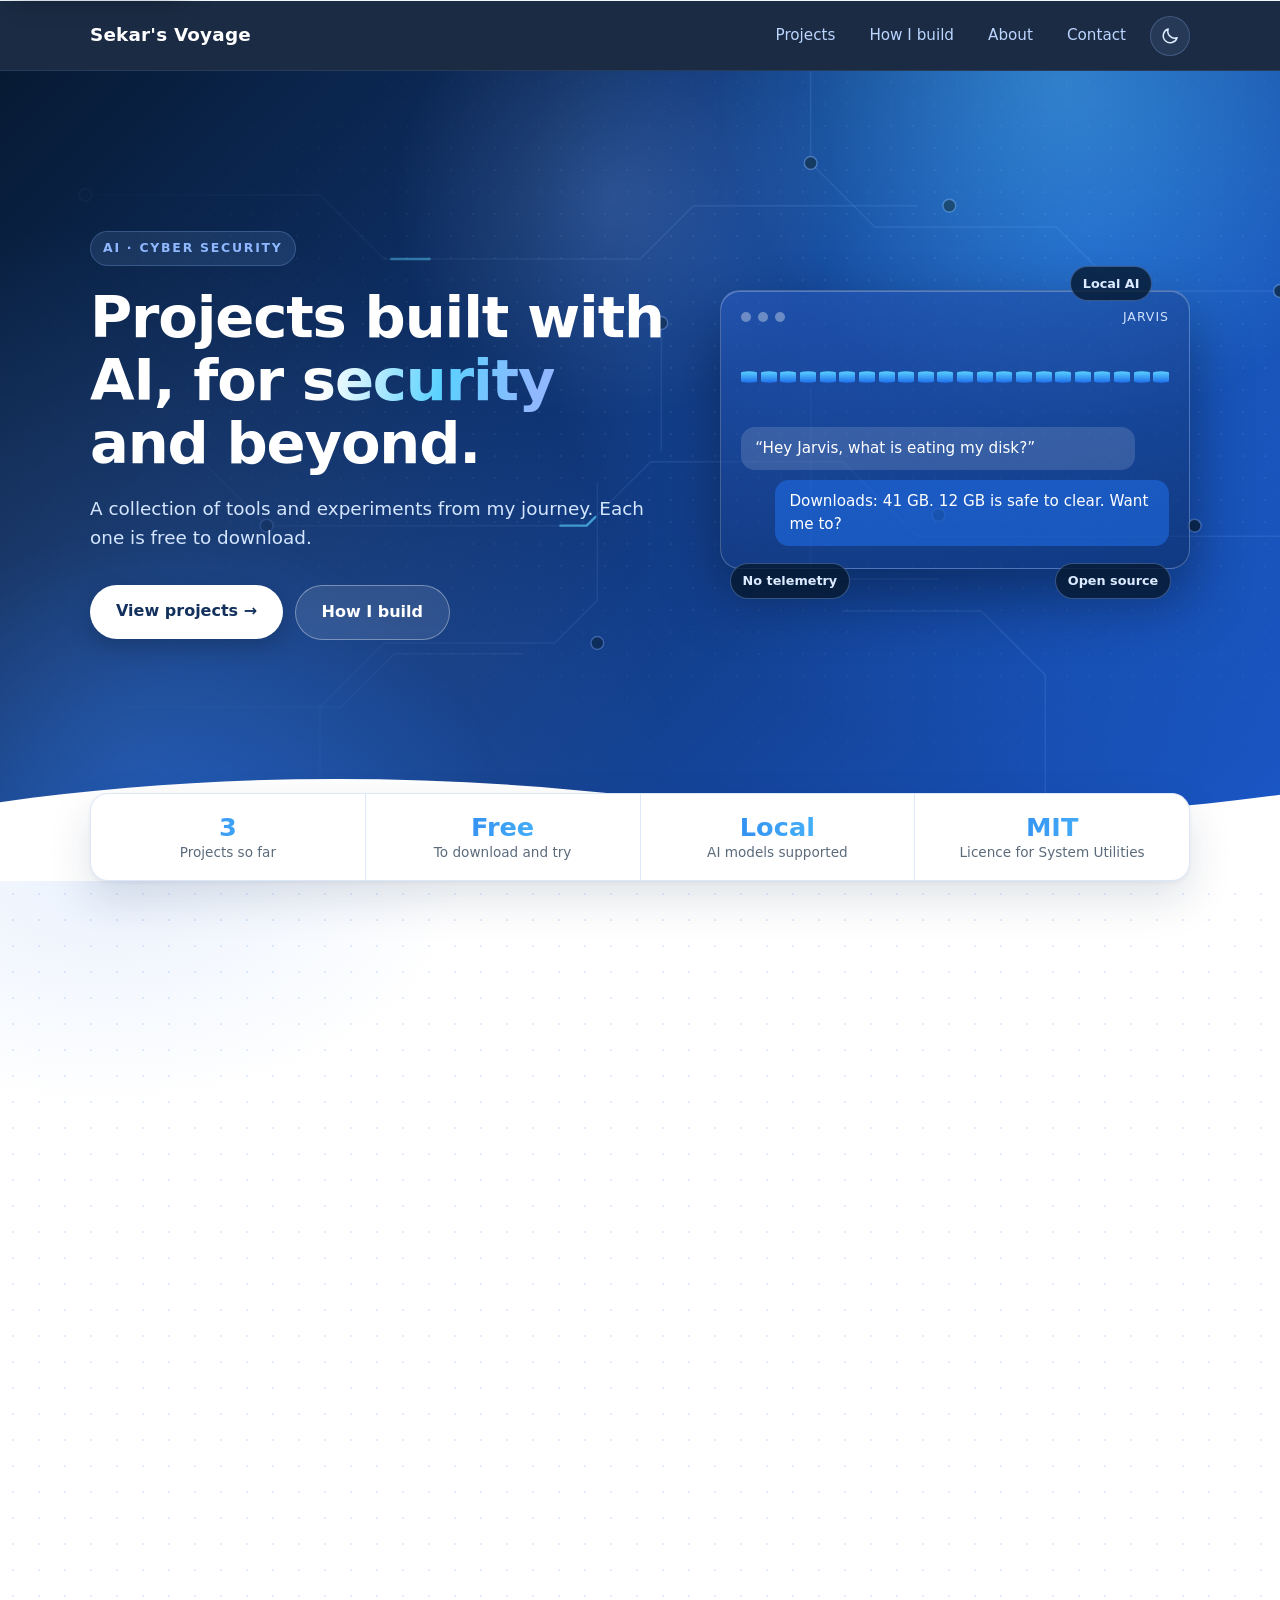
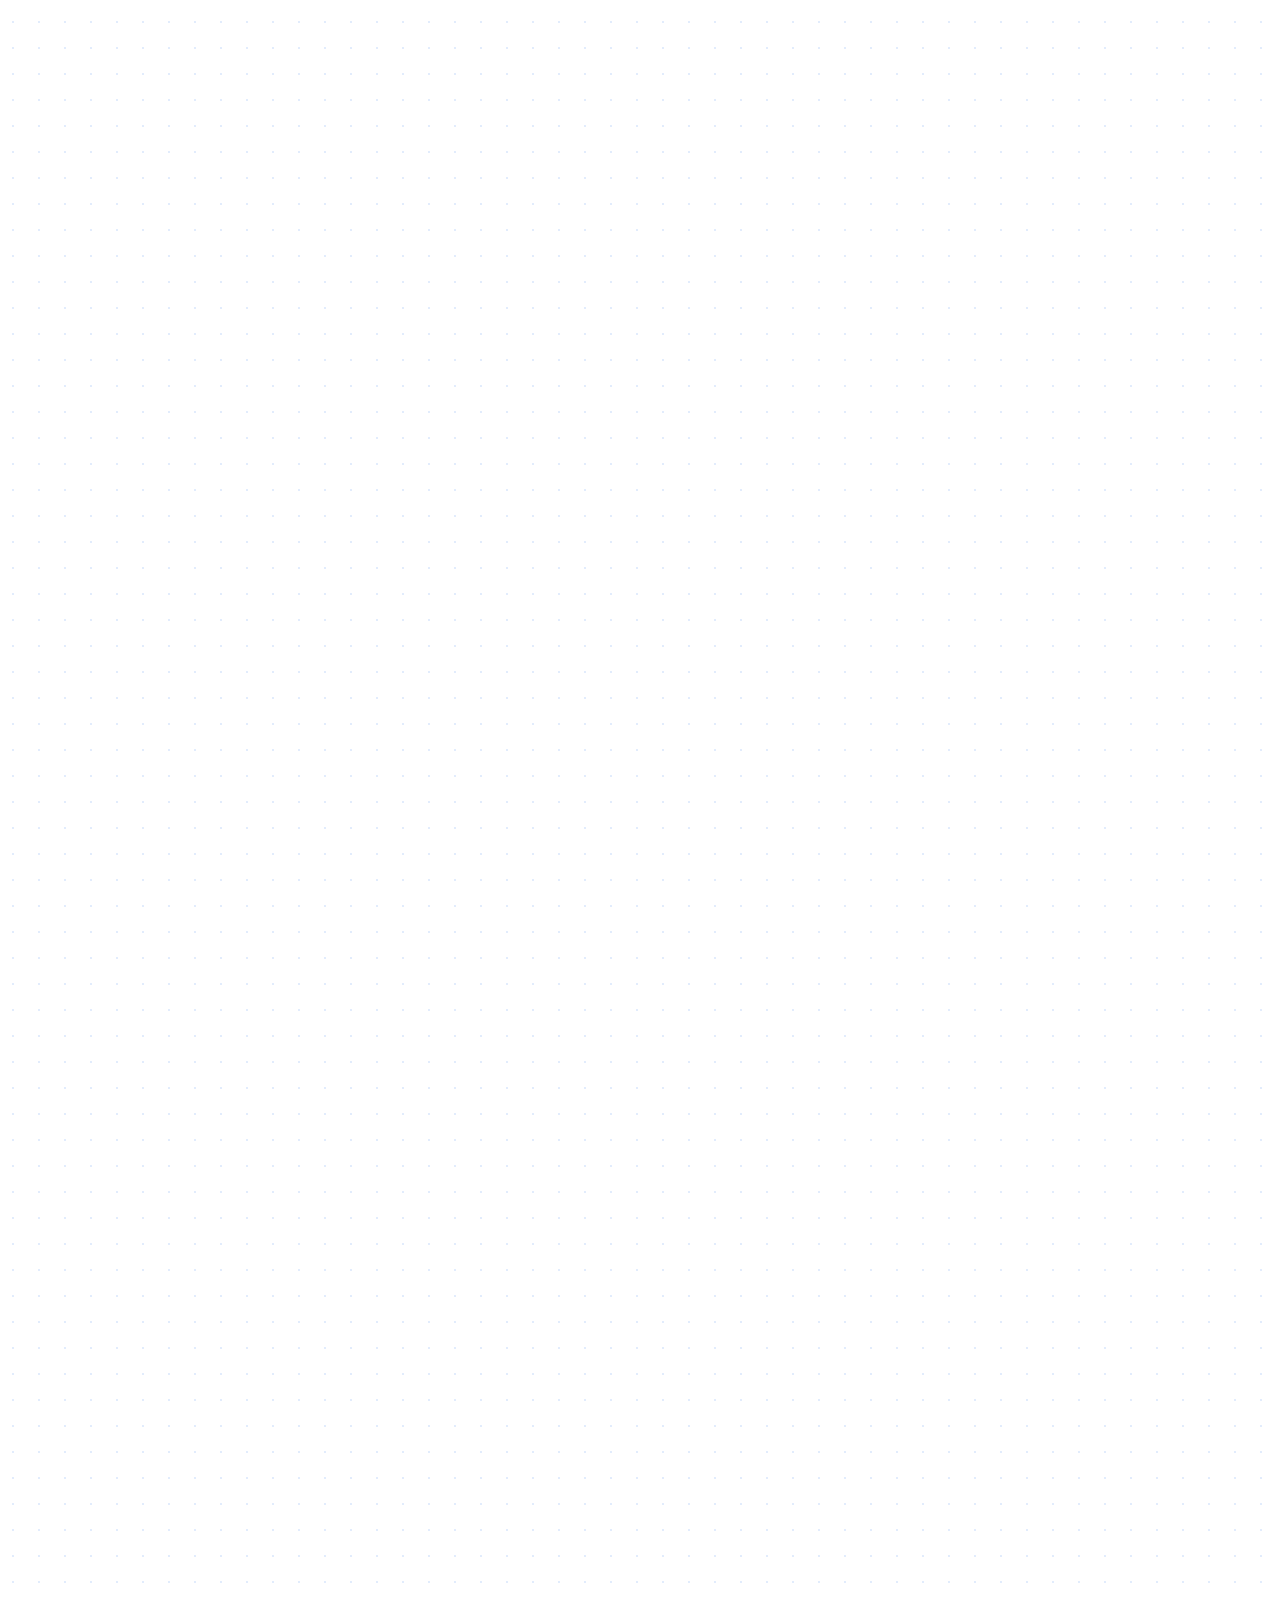
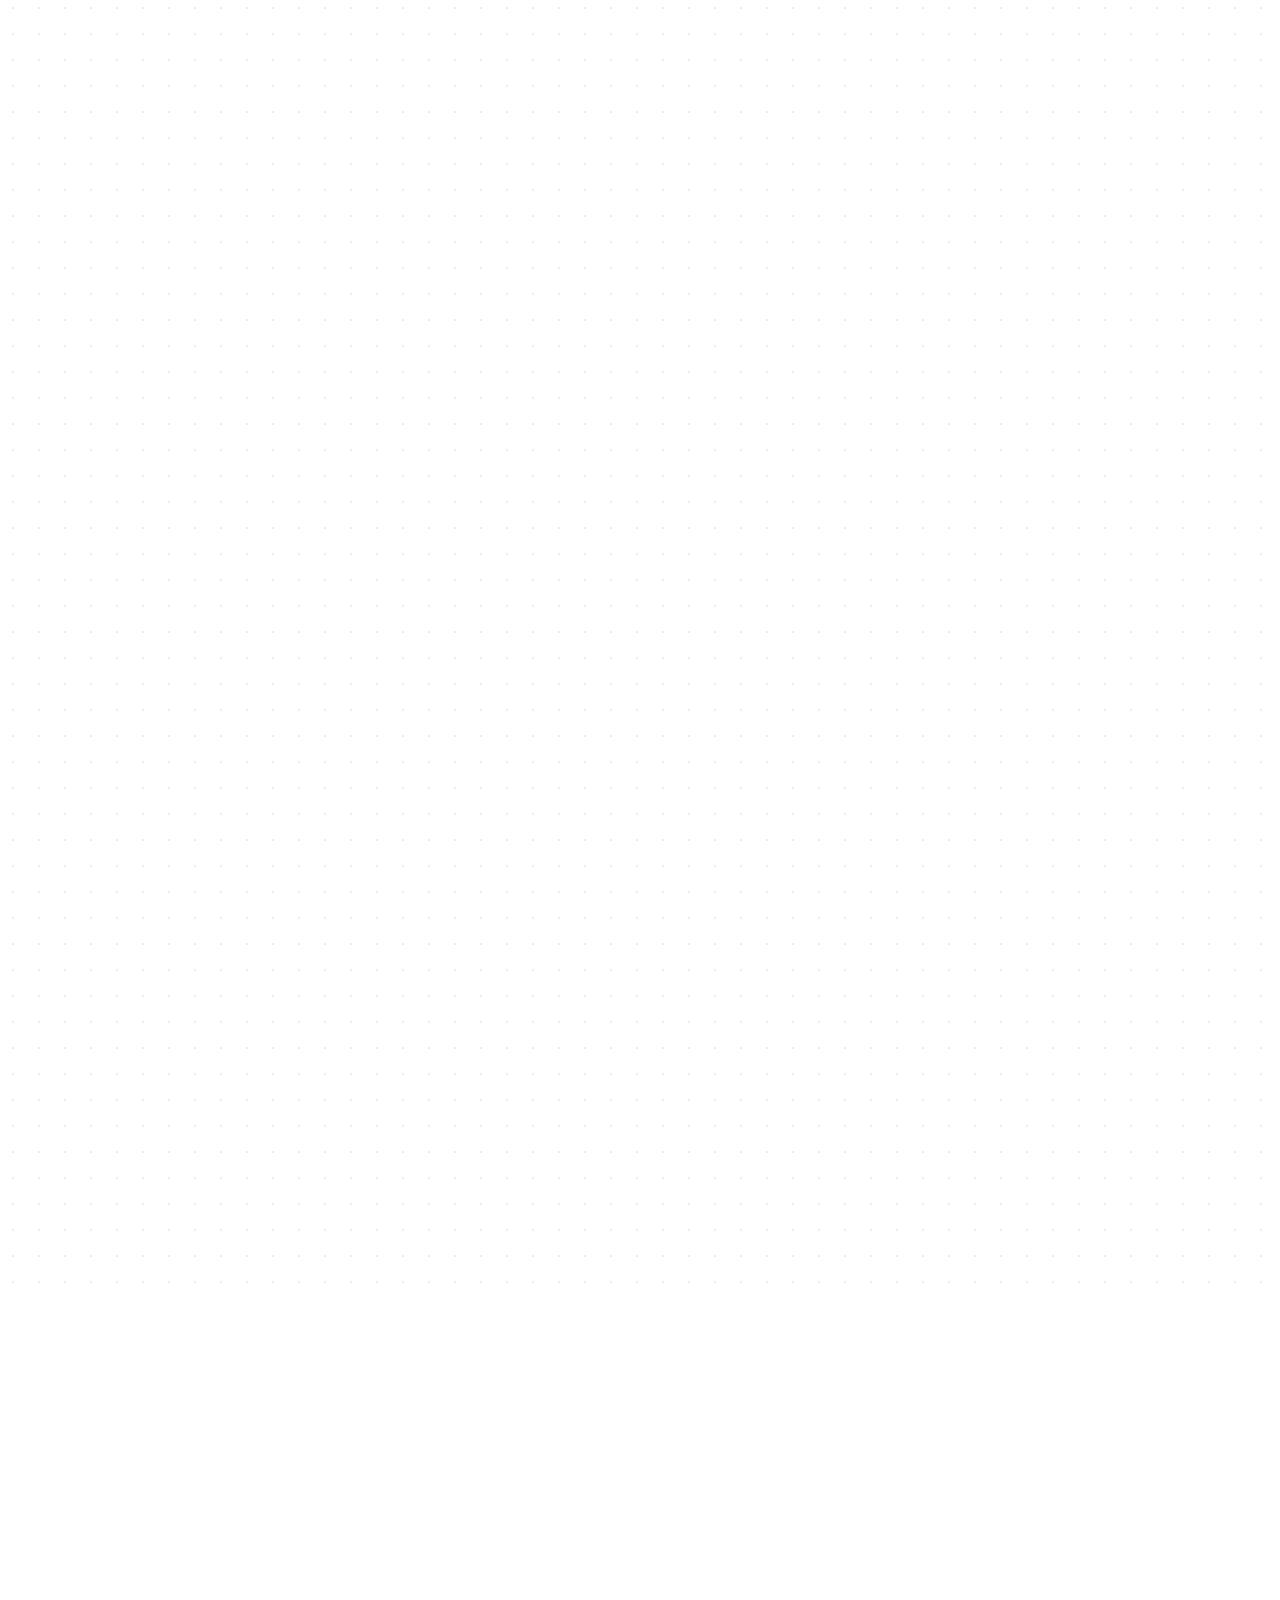
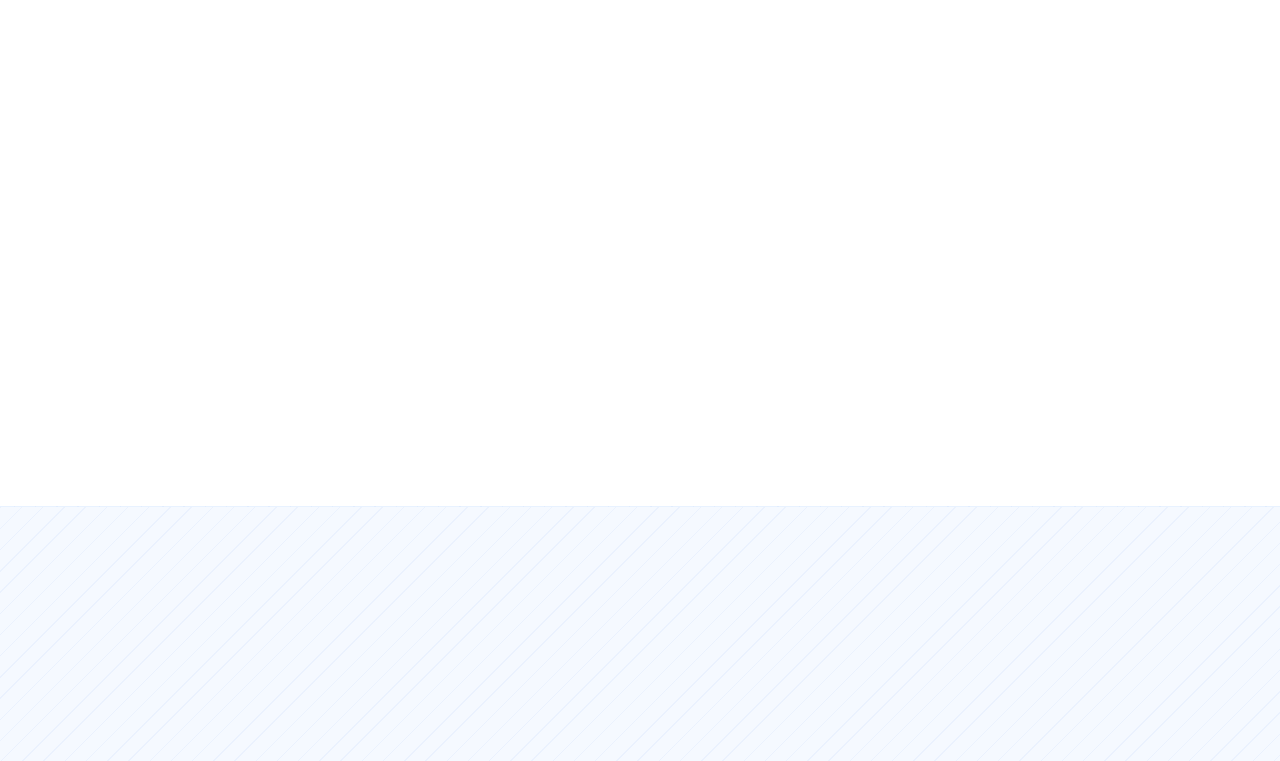
==== commit e17d59c7: "LapDrop 1.0.1: Share-menu fixes, firewall check, full Shortcut steps Co-Authored-By: Claude Opus 5.5" ====
--- a/docs/index.html
+++ b/docs/index.html
@@ -123,8 +123,8 @@
               <span class="tag">New</span>
             </div>
             <h3>LapDrop</h3>
-            <p>AirDrop-style sharing for a Windows laptop: scan a QR code and send files of any size from an iPhone, Android or any browser on the same Wi-Fi. No app on the phone, no cloud. Version 1.0.0 is out as a Windows installer.</p>
-            <ul class="facts"><li>Any browser</li><li>Local only</li><li>v1.0.0 installer</li></ul>
+            <p>AirDrop-style sharing for a Windows laptop: scan a QR code and send files of any size from an iPhone, Android or any browser on the same Wi-Fi. No app on the phone, no cloud. Version 1.0.1 is out as a Windows installer.</p>
+            <ul class="facts"><li>Any browser</li><li>Local only</li><li>v1.0.1 installer</li></ul>
             <a class="card-link" href="projects/lapdrop.html">View project<span class="sr-only">: LapDrop</span> <span class="arrow" aria-hidden="true">&rarr;</span></a>
           </article>
 
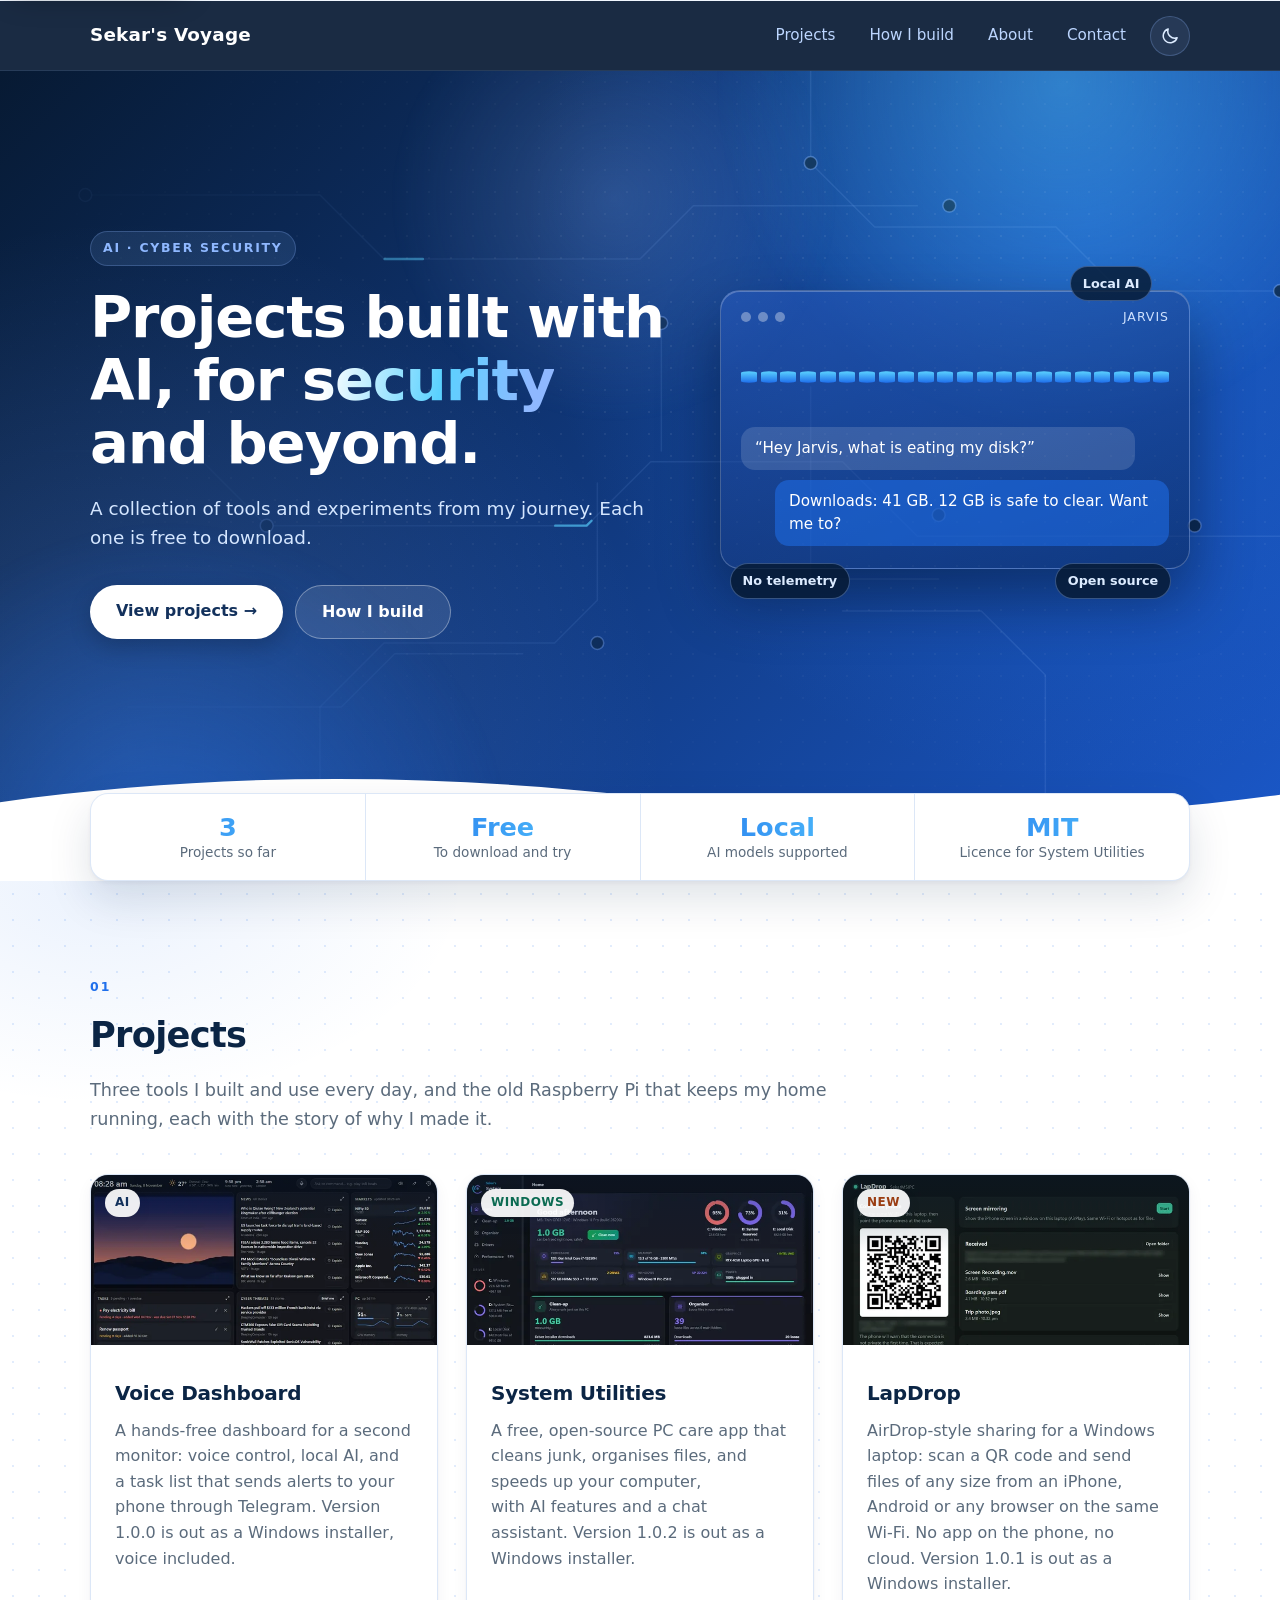
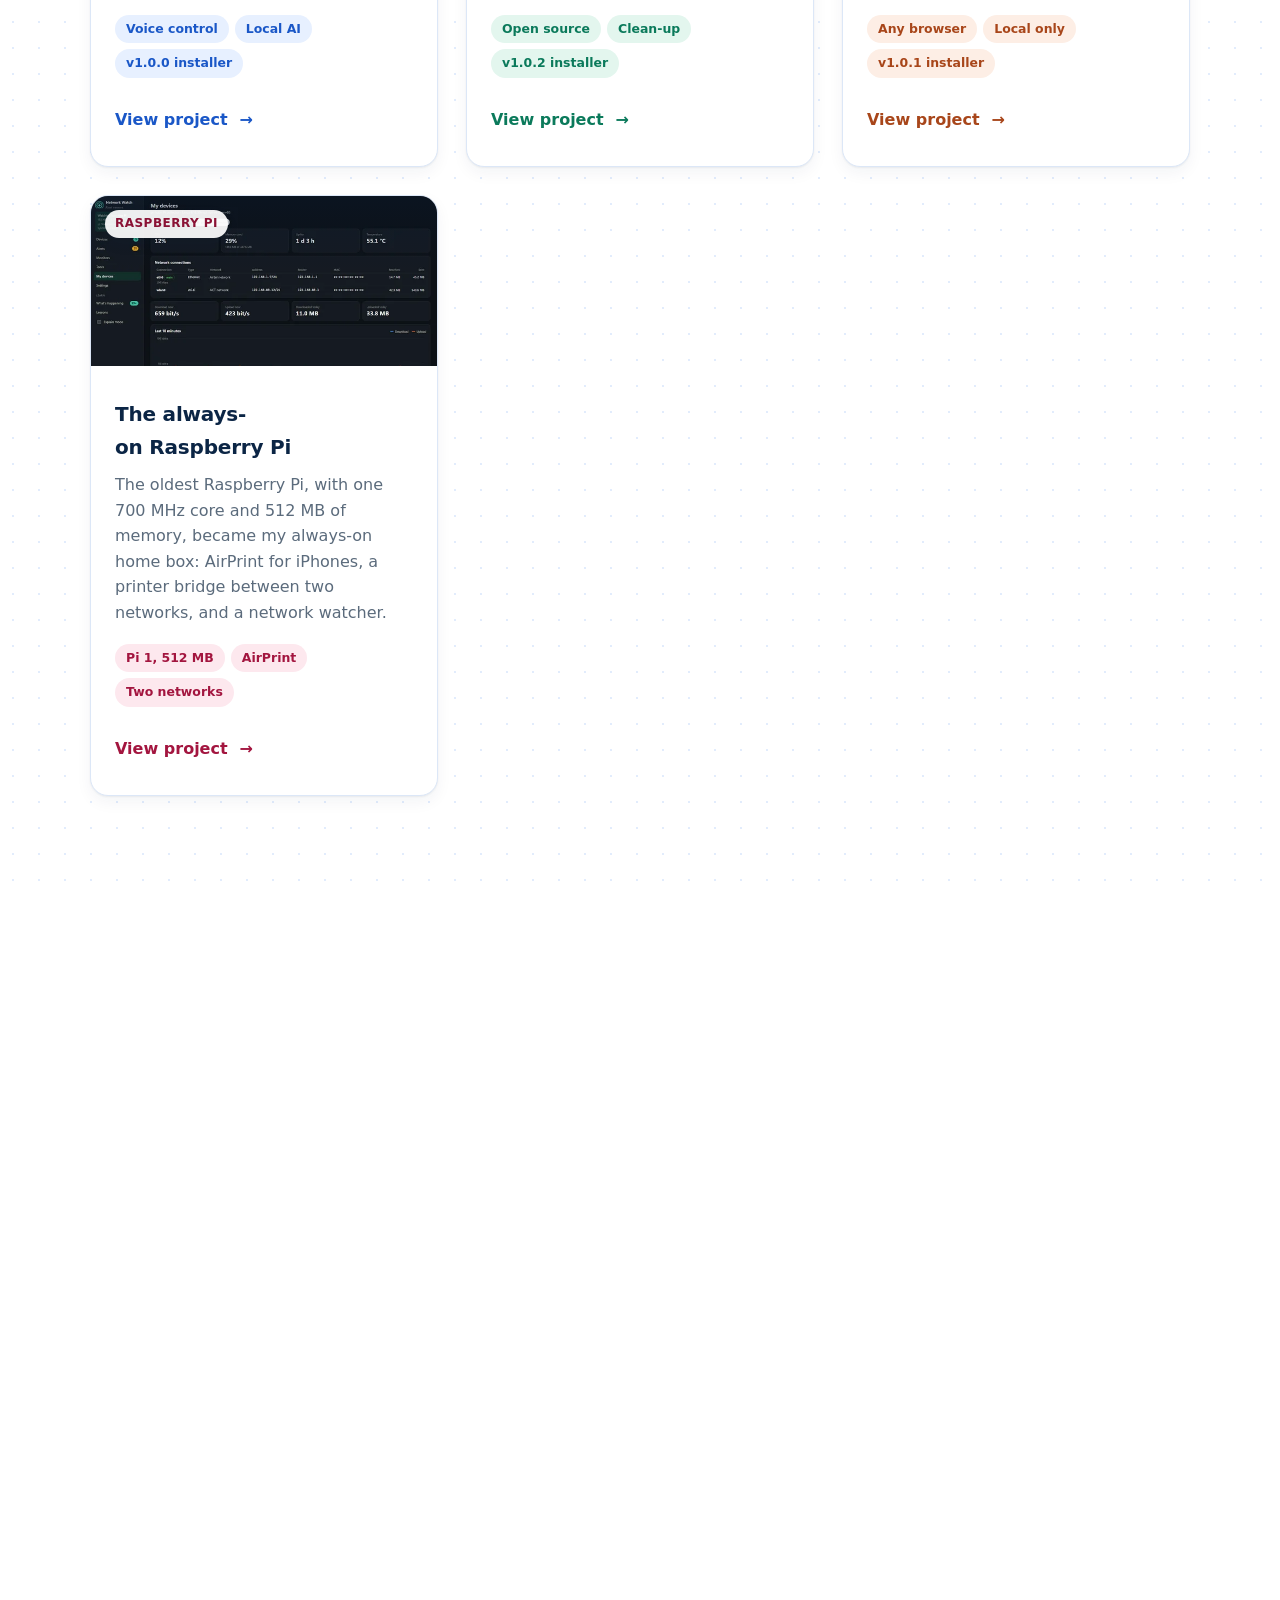
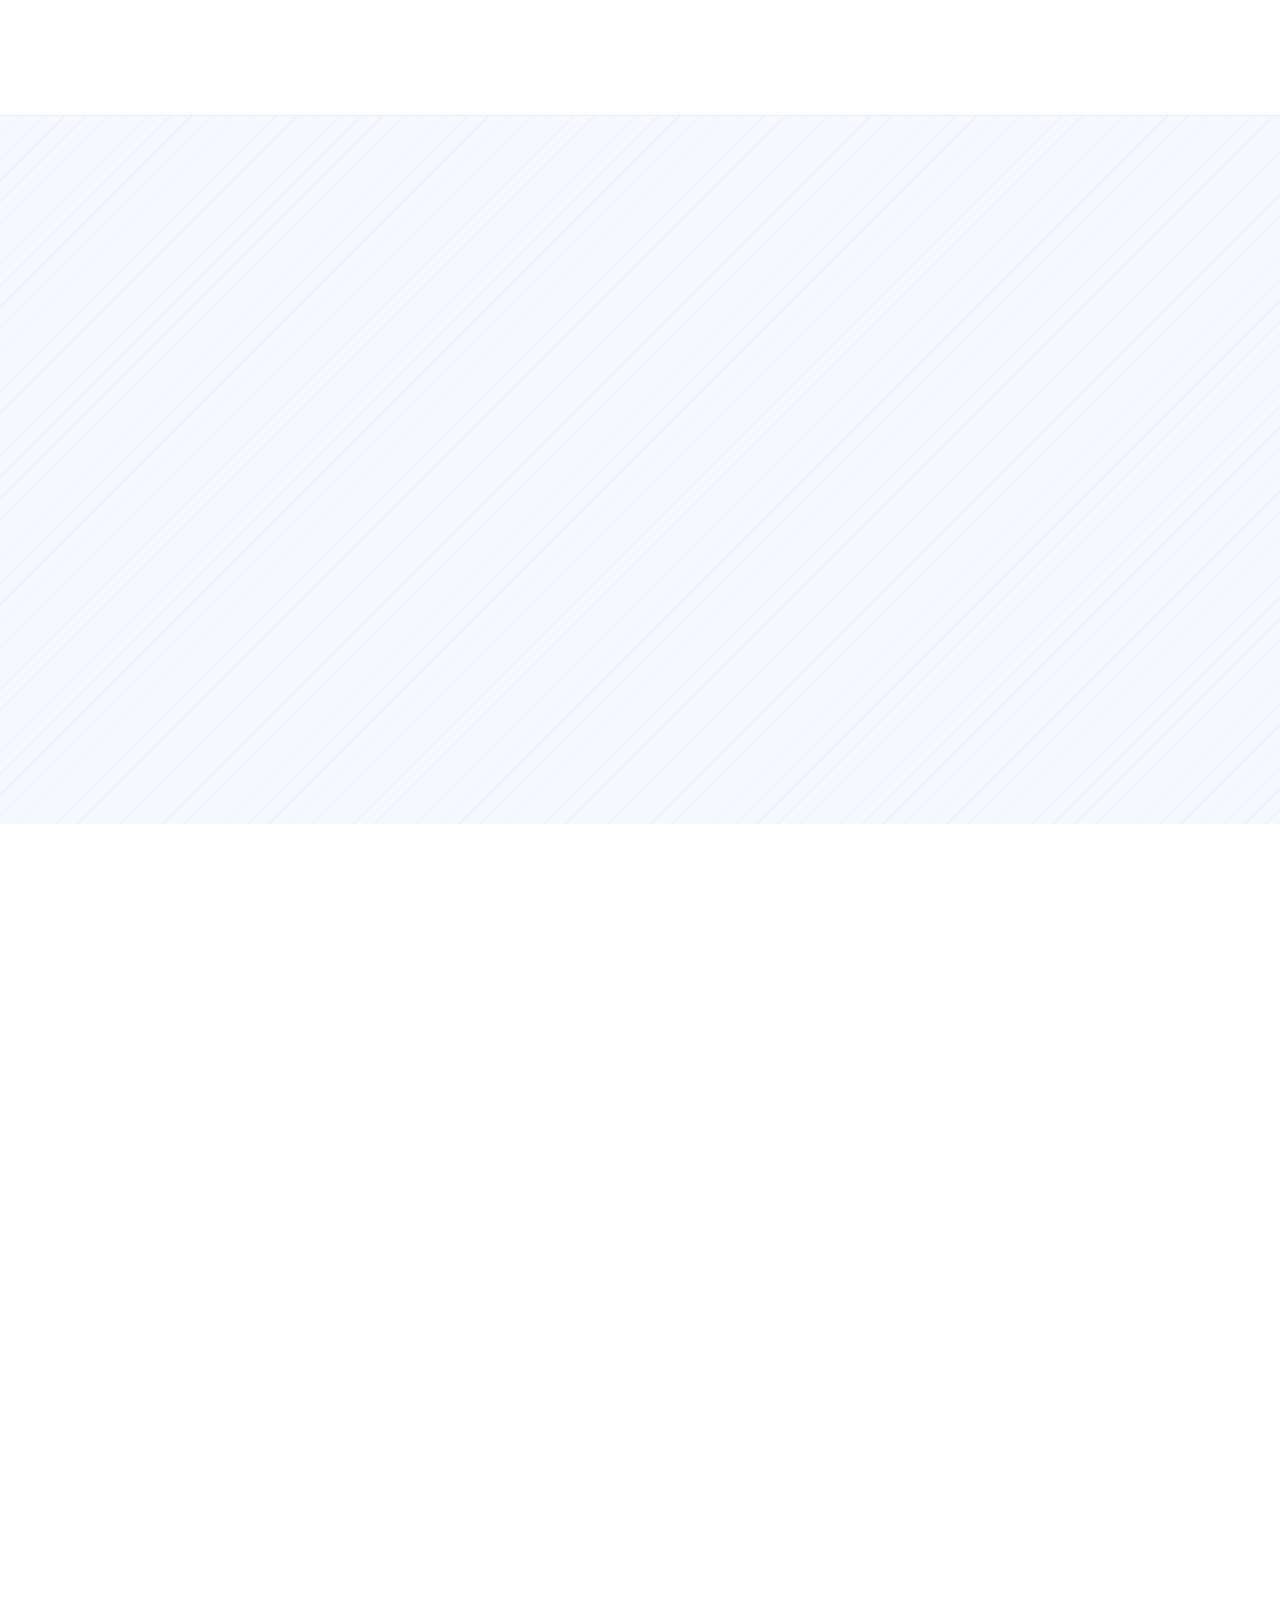
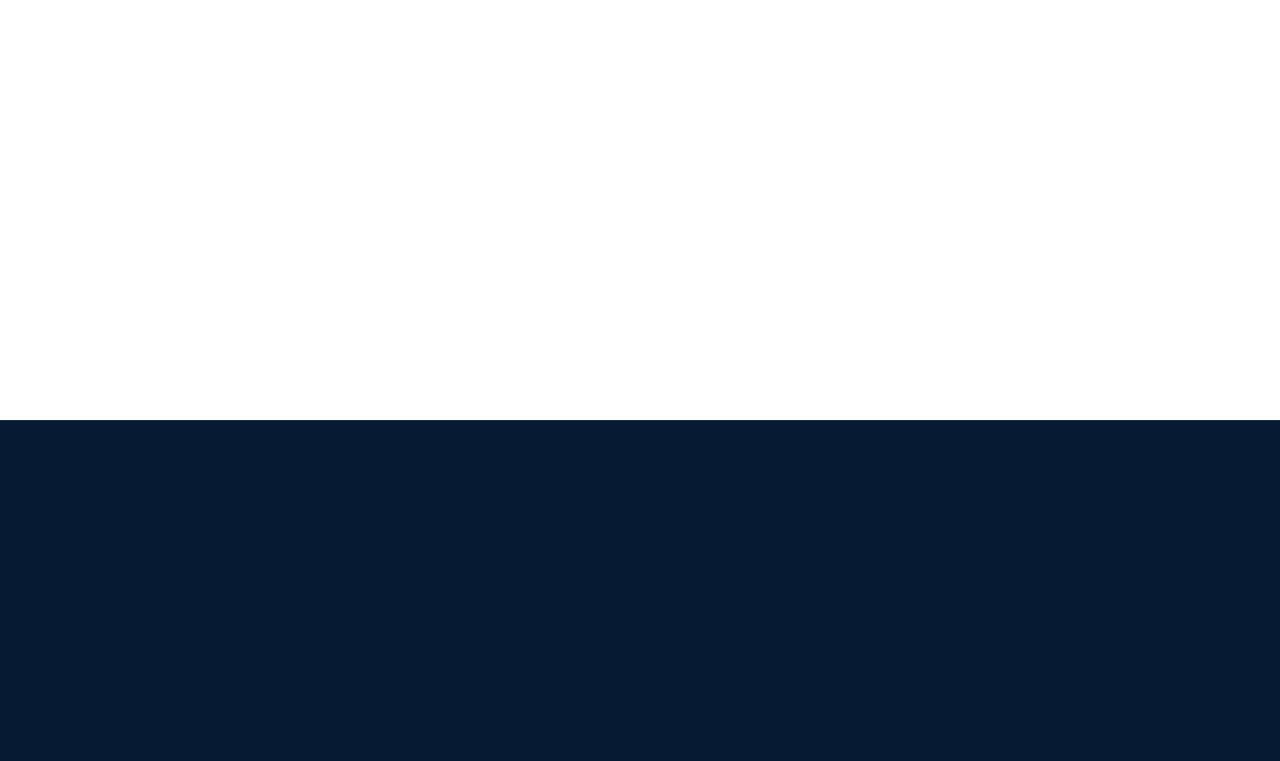
==== commit 7c6cebc0: "Add privacy-friendly visit counter (GoatCounter) to every page Co-Authored-By: Claude Sonnet 5.5 <no" ====
--- a/docs/index.html
+++ b/docs/index.html
@@ -20,7 +20,7 @@
   <script type="application/ld+json">{"@context": "https://schema.org", "@type": "WebSite", "name": "Sekar's Voyage", "description": "Free tools built with AI and cyber security in mind: a voice-controlled dashboard and an open-source Windows PC care app, with the story behind each.", "inLanguage": "en"}</script>
   <link rel="stylesheet" href="styles.css?v=7">
   <script>(function(){try{var t=localStorage.getItem("theme");if(!t&&matchMedia("(prefers-color-scheme: dark)").matches)t="dark";if(t)document.documentElement.dataset.theme=t}catch(e){}document.documentElement.classList.add("js")})()</script>
-  <script src="site.js?v=4" defer></script>
+  <script src="site.js?v=5" defer></script>
   <script type="speculationrules">{"prefetch":[{"urls":["projects/voice-dashboard.html","projects/system-utilities.html"],"eagerness":"moderate"}]}</script>
 </head>
 <body>
@@ -291,6 +291,7 @@
     <div class="container footer-base">
       <p>&copy; 2026 Sekar's Voyage</p>
       <p>Built with AI tools, shared free.</p>
+      <p class="visit-note" hidden>Views: <span data-page>0</span> on this page, <span data-all>0</span> on the site. Counted without cookies or personal data.</p>
     </div>
   </footer>
 
--- a/docs/styles.css
+++ b/docs/styles.css
@@ -2896,3 +2896,7 @@
   display: block; width: 100%; height: auto; aspect-ratio: 4 / 5;
   border-radius: var(--radius); background: #071a33; box-shadow: var(--shadow-sm);
 }
+
+/* Visit counter line in the footer (shown by site.js only when a count is available) */
+.visit-note { flex-basis: 100%; margin: 0; font-size: 0.82rem; opacity: 0.75; }
+.visit-note[hidden] { display: none; }
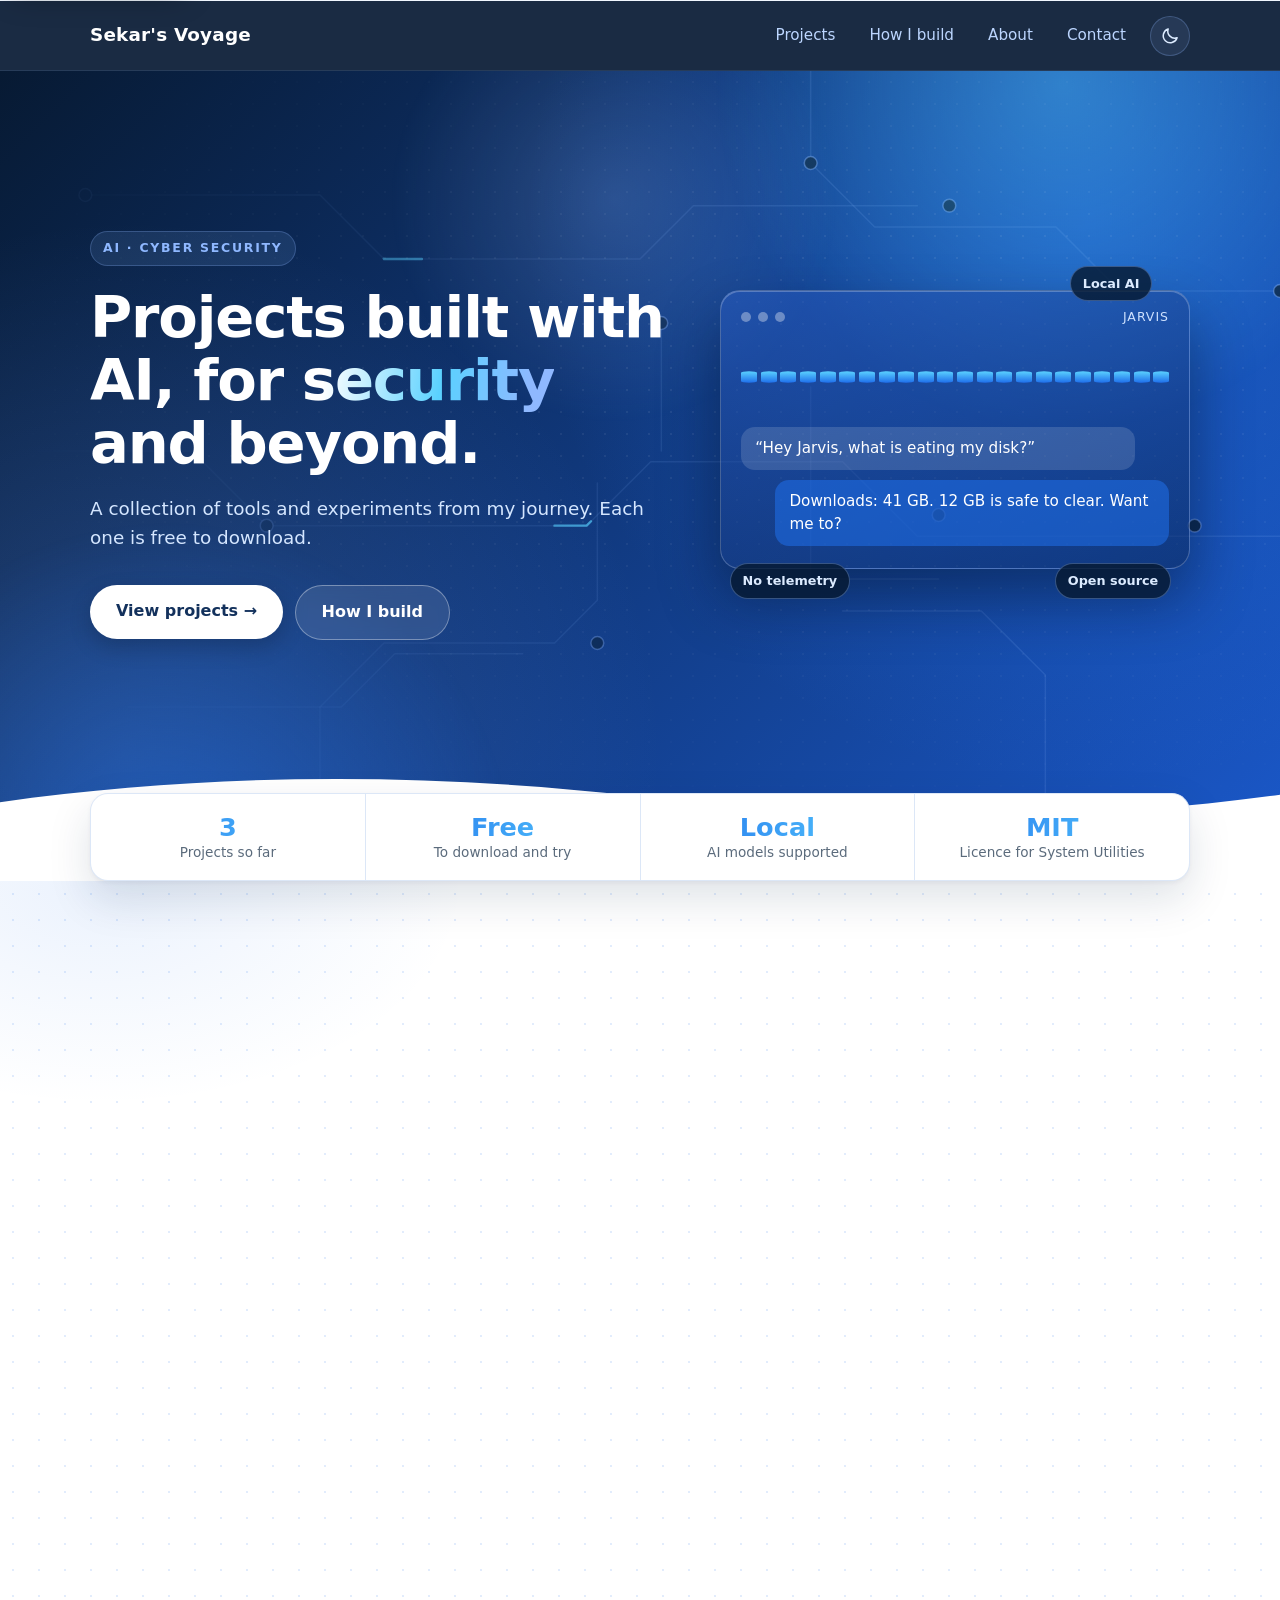
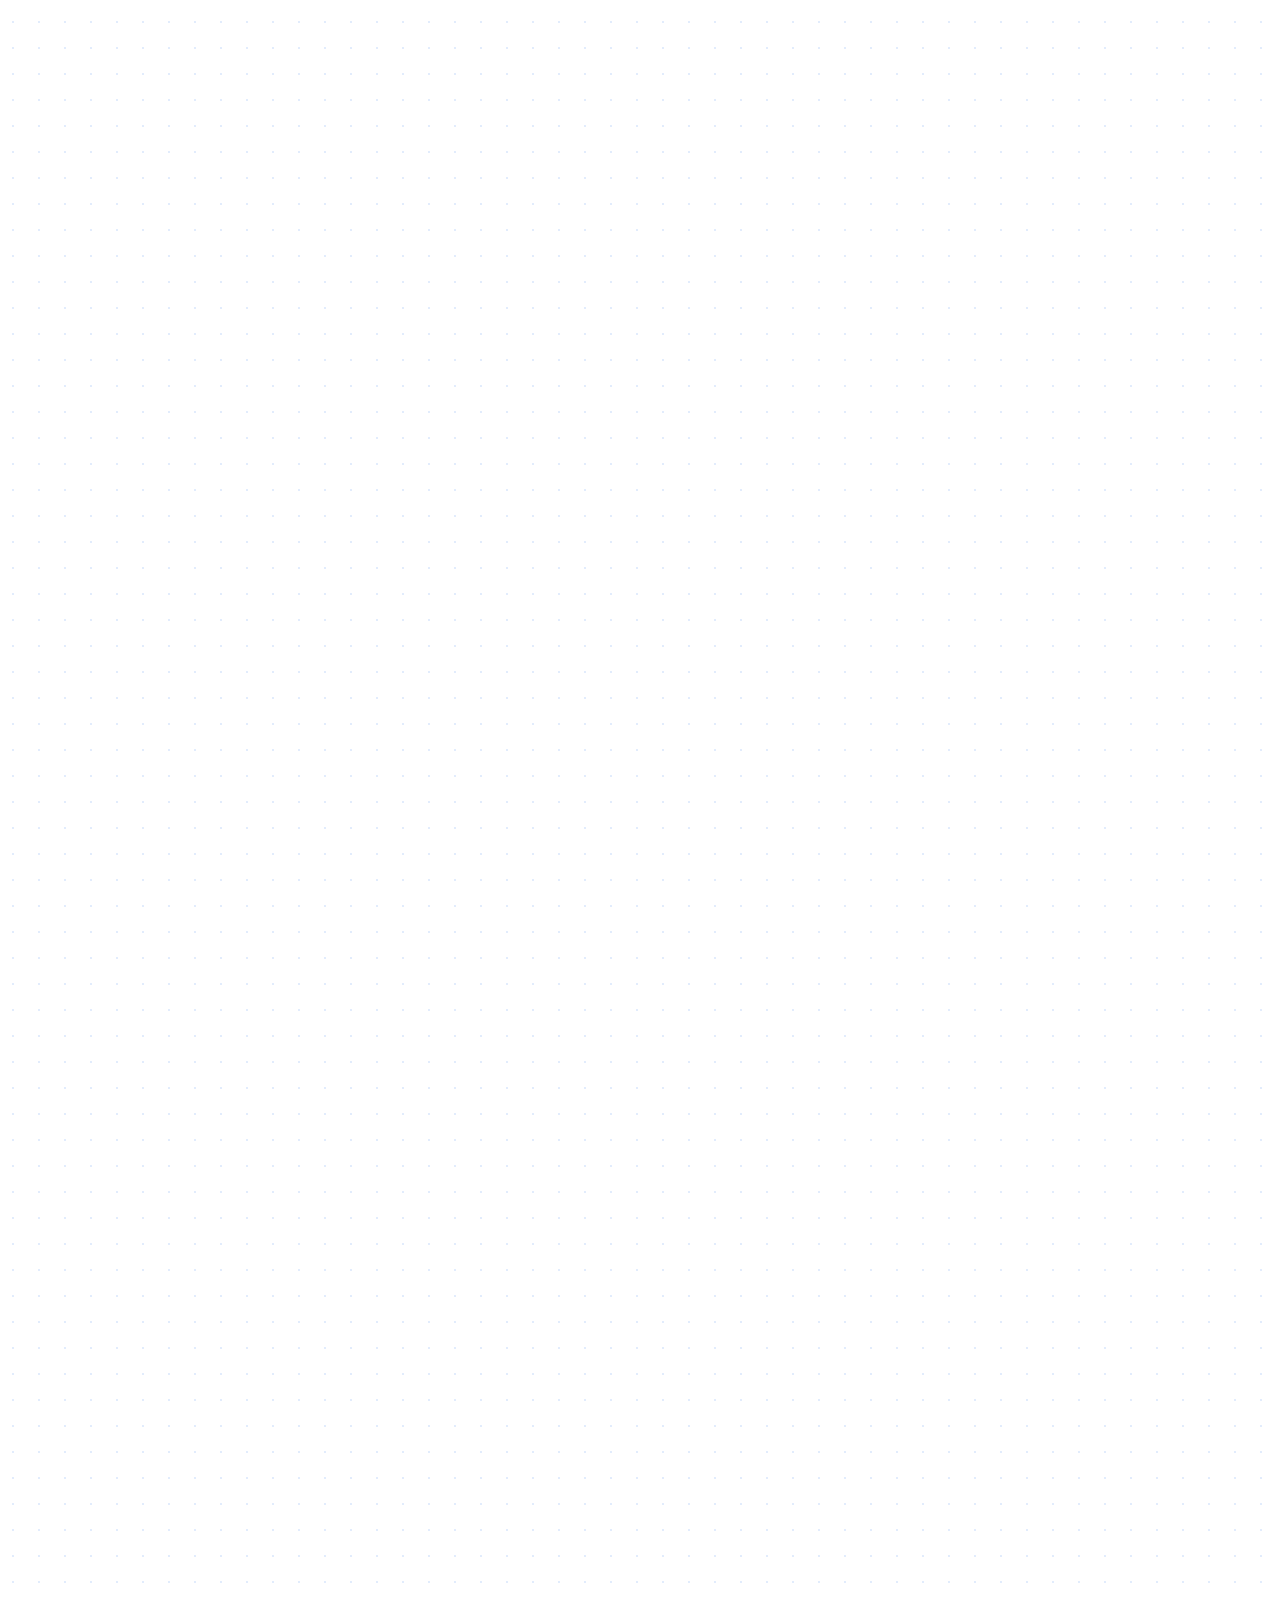
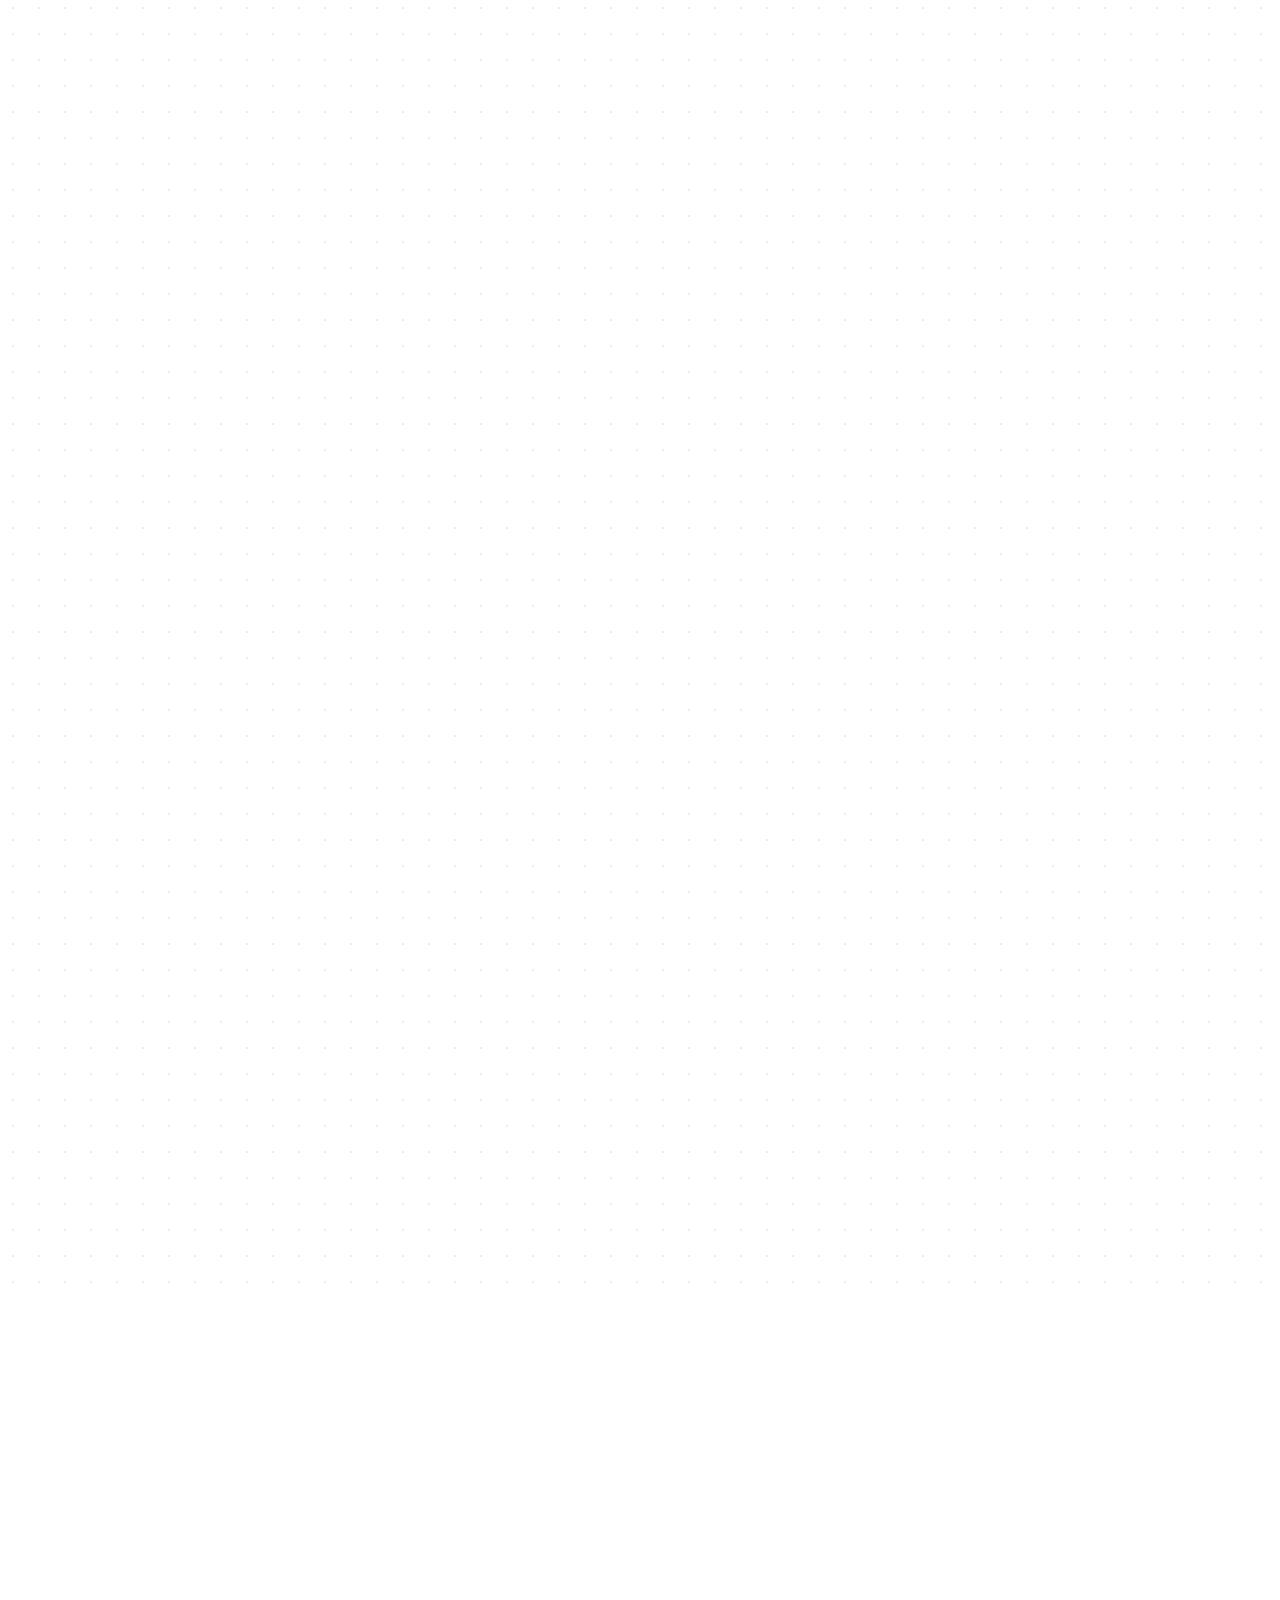
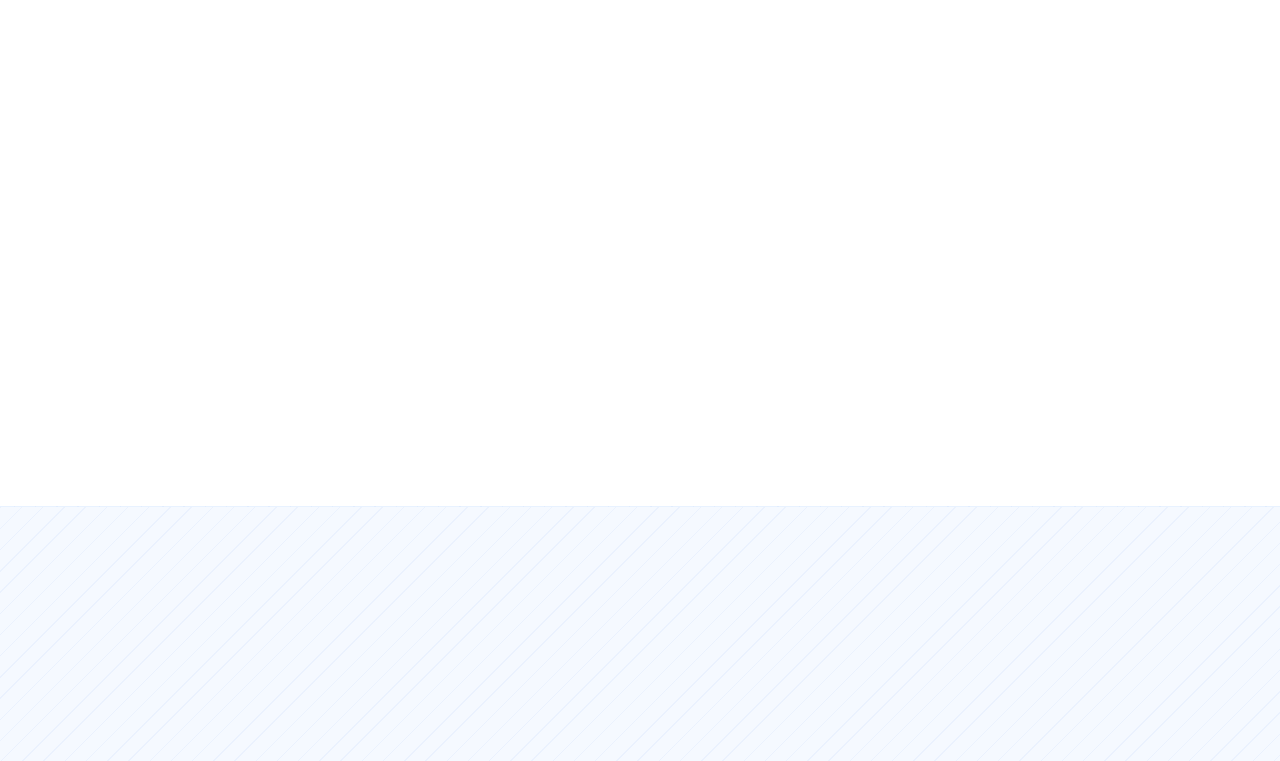
==== commit 55df6fb7: "Show the visit count even for pages with no hits yet Co-Authored-By: Claude Sonnet 5.5 <noreply@anth" ====
--- a/docs/index.html
+++ b/docs/index.html
@@ -20,7 +20,7 @@
   <script type="application/ld+json">{"@context": "https://schema.org", "@type": "WebSite", "name": "Sekar's Voyage", "description": "Free tools built with AI and cyber security in mind: a voice-controlled dashboard and an open-source Windows PC care app, with the story behind each.", "inLanguage": "en"}</script>
   <link rel="stylesheet" href="styles.css?v=7">
   <script>(function(){try{var t=localStorage.getItem("theme");if(!t&&matchMedia("(prefers-color-scheme: dark)").matches)t="dark";if(t)document.documentElement.dataset.theme=t}catch(e){}document.documentElement.classList.add("js")})()</script>
-  <script src="site.js?v=5" defer></script>
+  <script src="site.js?v=6" defer></script>
   <script type="speculationrules">{"prefetch":[{"urls":["projects/voice-dashboard.html","projects/system-utilities.html"],"eagerness":"moderate"}]}</script>
 </head>
 <body>
